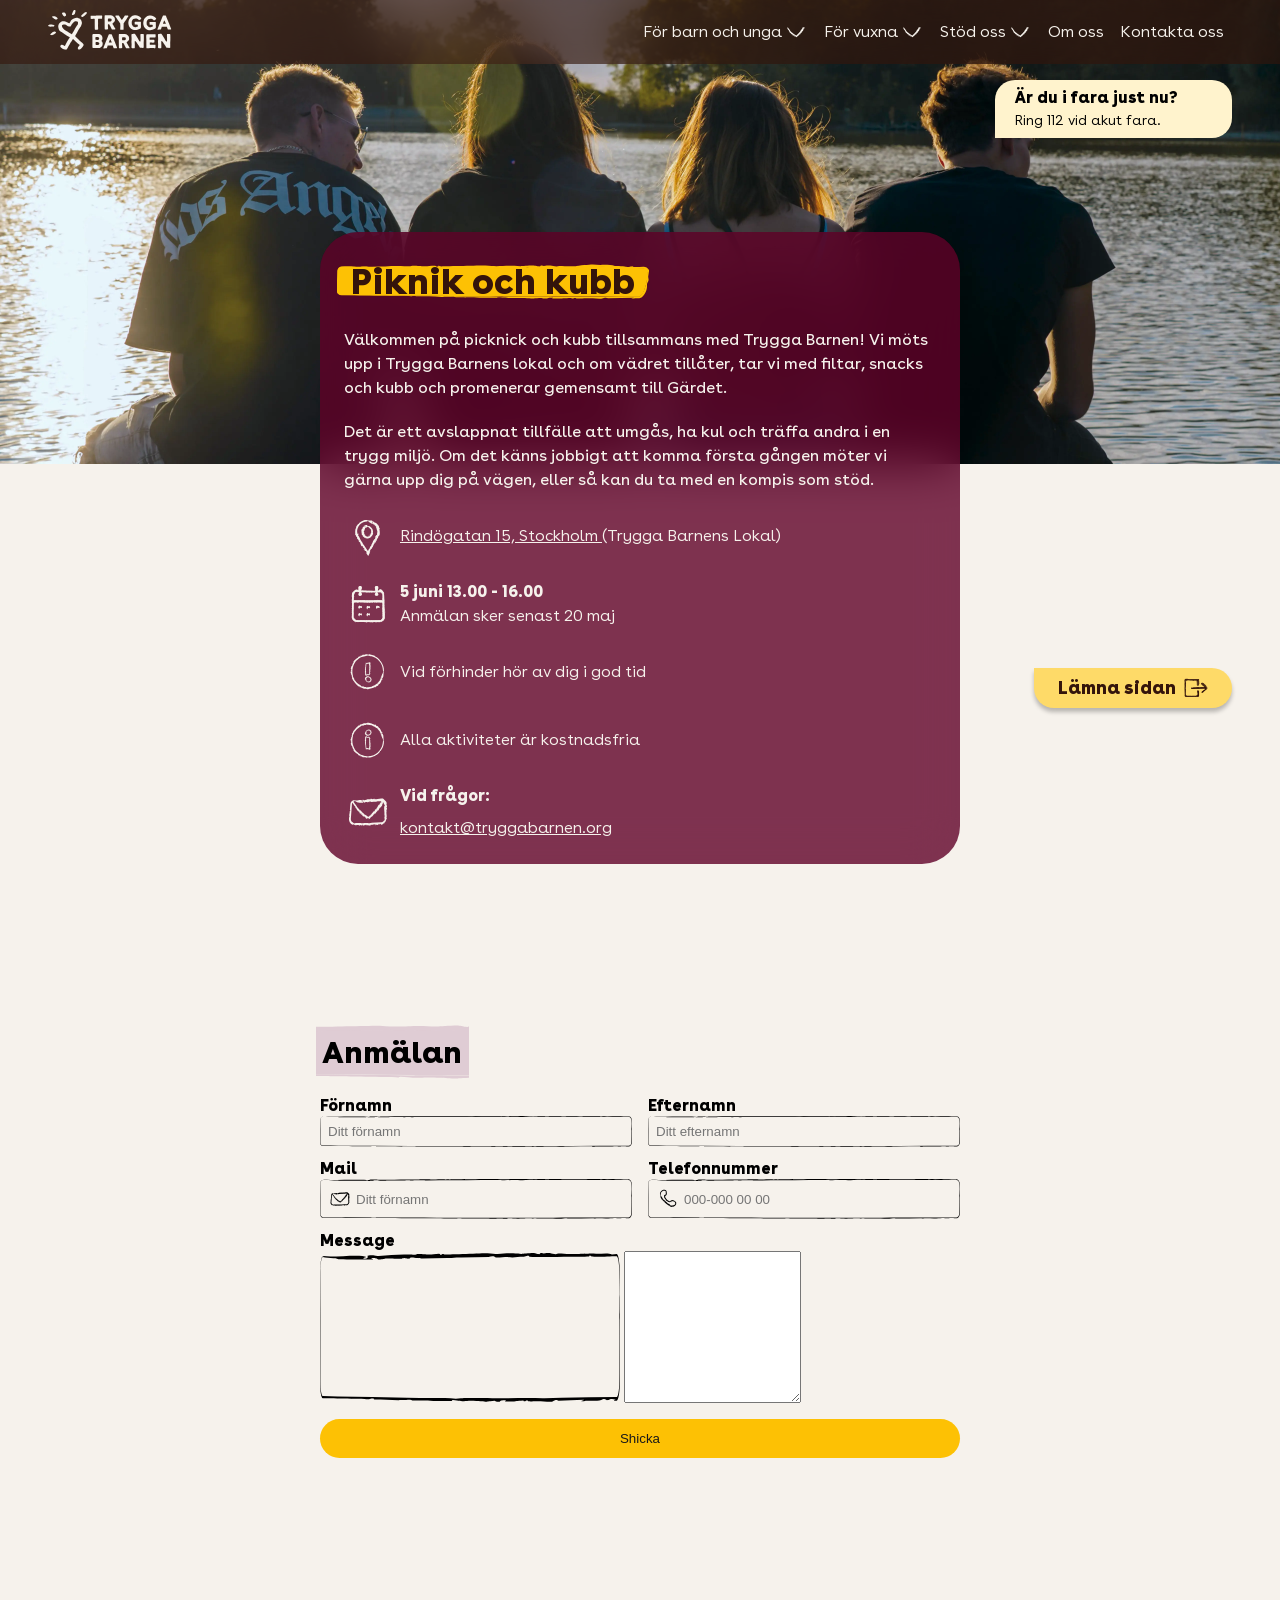
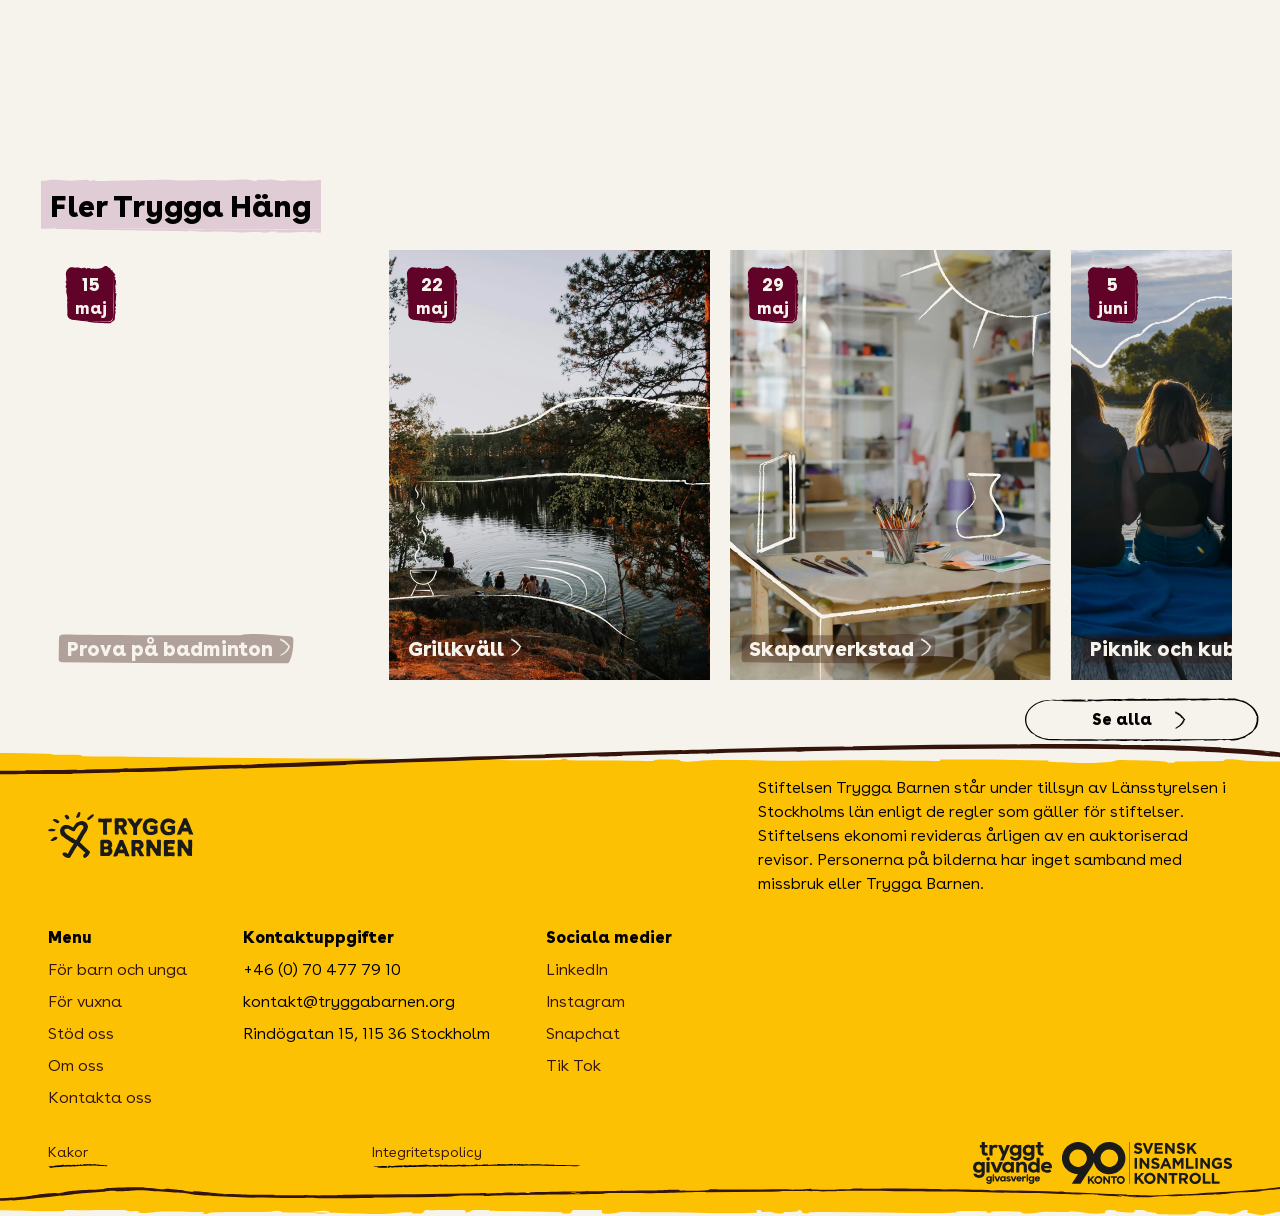
==== aktivitet.html @ 03bc7207 "fixe probleme with form" ====
<!DOCTYPE html>
<html lang="se">
<head>
    <meta charset="UTF-8">
    <meta name="viewport" content="width=device-width, initial-scale=1.0">
    <link href="https://fonts.googleapis.com/css2?family=Delicious+Handrawn&display=swap" rel="stylesheet">
    <link rel="stylesheet" href="styles/style.css">
    <link rel="stylesheet" href="styles/förbarnochunga.css">
    <link rel="icon" href="img/logo/favorico.png" type="image/png">
    <title>Aktiviteter med Trygga Häng</title>
</head>
<body>

  <!--HEADER-->
   <nav>
        <div class="nav-header">
            <a href="index.html"><img src="img/logo/logo-negative.svg" alt="logo Trygga Barnen "></a>

            <div class="nav-toggle">
                <!--hamburger menu -->
                    <svg class="bar">
                        <use href="img/sprite.svg#hamburger-menu"></use>
                    </svg>

                    <svg class="bar">
                        <use href="img/sprite.svg#hamburger-menu"></use>
                    </svg>

                    <svg class="bar">
                        <use href="img/sprite.svg#hamburger-menu"></use>
                    </svg>

                    <svg class="bar">
                        <use href="img/sprite.svg#hamburger-menu"></use>
                    </svg>
            </div>

        </div>

        <div class="nav-wrapper">
            <div class="menu-panel">
            <ul>
<!-- För Barn och unga-->
                <li>
                    <div class="menu-item">
                        <div class="text-content">
                            <a href="#" class="book-md">För barn och unga</a>
                            <!--icon-->
                            <svg class="dropdown-toggle icon">
                                <use href="img/sprite.svg#arrow-down"></use>
                            </svg>
                        </div>
                        <!--lign-->
                        <img src="img/graphic-element/stroke.svg" alt="stroke"class="under-link">   

                    </div>
                    <ul class="subnav">
                        <li class="nav-item">
                            <a href="för-barn-och-unga.html" class="book-md">För barn & unga</a>
                        </li>

                        <li class="nav-item">
                            <a href="#" class="book-md">Stödchatt</a>
                        </li>

                        <li class="nav-item">
                            <a href="Stödverksamhet.html" class="book-md">Stödverksamhet</a>
                        </li>

                        <li class="nav-item">
                            <a href="#" class="book-md">Dina rättigheter</a>
                        </li>

                        <li class="nav-item">
                            <a href="#" class="book-md">Andras berättelser</a>
                        </li>
                    </ul>
                </li>

<!-- För vuxna -->
                <li>
                    <div class="menu-item">
                        <div class="text-content">
                            <a href="#" class="book-md">För vuxna</a>
                            <!--icon-->
                            <svg class="dropdown-toggle icon">
                                <use href="img/sprite.svg#arrow-down"></use>
                            </svg>
                        </div>
                        <!--lign-->
                        <img src="img/graphic-element/stroke.svg" alt="stroke"class="under-link">
                    </div>
                    <ul class="subnav">
                        <li>
                            <a href="#"class="book-md">Är du orolig?</a>
                        </li>

                        <li>
                            <a href="#"class="book-md">Föreläsningar</a>
                        </li>

                        <li>
                            <a href="#"class="book-md">BUB</a>
                        </li>

                        <li>
                            <a href="#"class="book-md">Volontär</a>
                        </li>
                    </ul>
                </li>

<!-- Stöd oss -->
                <li>
                    <div class="menu-item">
                        <div class="text-content">
                            <a href="#" class="book-md">Stöd oss</a>
                            <!--icon-->
                            <svg class="dropdown-toggle icon">
                                <use href="img/sprite.svg#arrow-down"></use>
                            </svg>
                        </div>
                        <!--lign-->
                        <img src="img/graphic-element/stroke.svg" alt="stroke"class="under-link">
                    </div>
                    <ul class="subnav">
                        <li>
                            <a href="#" class="book-md">Donationer</a>
                        </li>

                        <li>
                            <a href="#" class="book-md">Samarbete</a>
                        </li>
                    </ul>
                </li>

<!-- Om oss -->
                <li>
                    <div class="menu-item">
                        <div class="text-content">
                            <a href="#" class="book-md">Om oss</a>
                        </div>
                        <!--lign-->
                        <img src="img/graphic-element/stroke.svg" alt="stroke"class="under-link">
                    </div>
                </li>
<!-- Kontakta oss -->
                <li>
                    <div class="menu-item">
                        <div class="text-content">
                            <a href="#" class="book-md">Kontakta oss</a>
                        </div>
                        <!--lign-->
                        <img src="img/graphic-element/stroke.svg" alt="stroke"class="under-link">
                    </div>
                </li>

            </ul>
        </div>
   </nav>

   <!--Panik button -->
   <button class="panik" id="panik">
    <h6 class="heading-lg">
        Lämna sidan
    </h6>
     <svg class="exit-icon icon">
        <use href="img/sprite.svg#exit"></use>
    </svg>
   </button>

<!--Main-->

<!--Hero Section-->
<section class="hero activity">
    <div class="in-danger">
        <h6 class="heading-md">Är du i fara just nu?</h6>
        <p class="book-sm">Ring <span>112</span> vid akut fara.</p>
    </div>

    <div class="hero-information-activity">
        <h2 class="heading-4xl">
            <span class="highlight-content"> 
                <img class="highlight" src="img/graphic-element/highlight.svg" alt="highlight">
                <span class="text">Piknik och kubb</span>
            </span> 
        </h2>
        <p class="preamble-md invert">Välkommen på picknick och kubb tillsammans med Trygga Barnen! Vi möts upp i Trygga Barnens lokal och om vädret tillåter, tar vi med filtar, snacks och kubb och promenerar gemensamt till Gärdet.</p>
        <p class="preamble-md invert">Det är ett avslappnat tillfälle att umgås, ha kul och träffa andra i en trygg miljö. Om det känns jobbigt att komma första gången möter vi gärna upp dig på vägen, eller så kan du ta med en kompis som stöd.</p>
        <div class="activity-coordinates">
            <div class="info-onelign">
                <svg class="iconxl invert">
                    <use href="img/sprite.svg#location"></use>
                </svg>
                <p class="book-md invert">
                    <span class="underline">Rindögatan 15, Stockholm </span>(Trygga Barnens Lokal)
                </p>
            </div>
            <div class="info-twolign">
                <svg class="iconxl invert">
                    <use href="img/sprite.svg#calendar"></use>
                </svg>
                <div class="detail-informations">
                    <p class="black-md invert">5 juni 13.00 - 16.00</p>
                    <p class="book-md invert">Anmälan sker senast 20 maj</p>
                </div>
            </div>
            <div class="info-onelign">
                <svg class="iconxl invert">
                    <use href="img/sprite.svg#warning"></use>
                </svg>
                <p class="book-md invert">Vid förhinder hör av dig i god tid</p>
            </div>
            <div class="info-onelign">
                <svg class="iconxl invert">
                    <use href="img/sprite.svg#info"></use>
                </svg>
                <p class="book-md invert">Alla aktiviteter är kostnadsfria</p>
            </div>
            <div class="info-twolign">
                <svg class="iconxl invert">
                    <use href="img/sprite.svg#mail"></use>
                </svg>
                <div class="detail-information">
                    <p class="black-md invert">Vid frågor:</p>
                    <p class="book-md invert underline">kontakt@tryggabarnen.org</p>
                </div>
            </div>
        </div>
    </div>
</section>

<!--Formulaire-->
<section class="formulaire">
    <h4 class="highlight-header heading-3xl"> 
        <img class="highlight-bg" src="img/graphic-element/highlight-primary.svg" alt="highlight">
        Anmälan
    </h4>

    <form>
        <div class="form-utan-btn">
            <div class="form-wrapper">
                <div class="form-group">
                    <label class="heading-md" for="fornamn">Förnamn</label>
                    <div class="input-wrapper">
                        <svg class="border">
                            <use href="img/sprite.svg#border-form"></use>
                        </svg>
                        <input class="text-input" type="text" id="fornamn" name="name" placeholder="Ditt förnamn">     
                    </div>
                </div>

                <div class="form-group">
                    <label class="heading-md" for="efternamn">Efternamn</label>
                    <div class="input-wrapper">
                        <svg class="border">
                            <use href="img/sprite.svg#border-form"></use>
                        </svg>
                        <input class="text-input" type="text" id="efternamn" name="name" placeholder="Ditt efternamn">     
                    </div>
                </div>
            </div>

            <div class="form-wrapper">
                <div class="form-group">
                    <label class="heading-md" for="mail">Mail</label>
                    <div class="input-wrapper">
                        <svg class="border">
                            <use href="img/sprite.svg#border-form"></use>
                        </svg>
                        <div class="text-input">
                            <svg class="icon">
                                <use href="img/sprite.svg#mail"></use>
                            </svg>
                            <input type="email" id="mail" name="mail" placeholder="Ditt förnamn"> 
                        </div>    
                    </div>
                </div>

                <div class="form-group">
                    <label class="heading-md" for="mobile">Telefonnummer</label>
                    <div class="input-wrapper">
                        <svg class="border">
                            <use href="img/sprite.svg#border-form"></use>
                        </svg>
                        <div class="text-input">
                            <svg class="icon">
                                <use href="img/sprite.svg#phone"></use>
                            </svg>
                            <input type="tel" id="mobile" name="mobile" placeholder="000-000 00 00 "> 
                        </div>    
                    </div>
                </div>
            </div>

            <div class="text-area">
                <label class="heading-md" for="message">Message</label>
                <div class="input-wrapper">
                    <svg class="border">
                            <use href="img/sprite.svg#border-form"></use>
                        </svg>
                    <textarea class="text-input" id="message" name="message" rows="10"></textarea>
                </div>
            </div>
        </div>

        <button class="button button--filled" type="submit">Shicka</button>

    </form>

</section>

   <!--Events-->
   <section class="events">
        <h4 class="highlight-header heading-3xl"> 
            <img class="highlight-bg" src="img/graphic-element/highlight-primary.svg" alt="highlight">
           Fler Trygga Häng
        </h4>

        <div class="cards-event">

            <!--Badminton-->
            <div class="event-card">
                <span class="highlight-content">
                    <img src="img/graphic-element/highlight-date.svg" alt="highlight" class="highlight">
                    <span class="text date">
                        <h3 class="black-lg">15</h3>
                        <h3 class="month">maj</h3>
                    </span>
                </span>
                

                <div class="highlight-content">
                    <!--highlight-form-->
                    <svg class="highlight highlight-title">
                        <use href="img/sprite.svg#hightlight"></use>
                    </svg>
                    <div class="text title-event">
                        <h3 class="heading-xl">Prova på badminton</h3>
                        <!--icon-->    
                        <svg class="icon">
                            <use href="img/sprite.svg#arrow-right"></use>
                        </svg>
                    </div>    
                </div>
            </div>

            <!--Grillkväll-->
            <div class="event-card">
                <span class="highlight-content">
                    <img src="img/graphic-element/highlight-date.svg" alt="highlight" class="highlight">
                    <span class="text date">
                        <h3 class="black-lg">22</h3>
                        <h3 class="month">maj</h3>
                    </span>
                </span>
                

                <div class="highlight-content">
                    <!--highlight-form-->
                    <svg class="highlight highlight-title">
                        <use href="img/sprite.svg#hightlight"></use>
                    </svg>
                    <div class="text title-event">
                        <h3 class="heading-xl">Grillkväll</h3>
                        <!--icon-->    
                        <svg class="icon">
                            <use href="img/sprite.svg#arrow-right"></use>
                        </svg>
                    </div>    
                </div>
            </div>

            <!--Skaparverkstad-->
            <div class="event-card">
                <span class="highlight-content">
                    <img src="img/graphic-element/highlight-date.svg" alt="highlight" class="highlight">
                    <span class="text date">
                        <h3 class="black-lg">29</h3>
                        <h3 class="month">maj</h3>
                    </span>
                </span>
                

                <div class="highlight-content">
                    <!--highlight-form-->
                    <svg class="highlight highlight-title">
                        <use href="img/sprite.svg#hightlight"></use>
                    </svg>
                    <div class="text title-event">
                        <h3 class="heading-xl">Skaparverkstad</h3>
                        <!--icon-->    
                        <svg class="icon">
                            <use href="img/sprite.svg#arrow-right"></use>
                        </svg>
                    </div>    
                </div>
            </div>

            <!--Piknik och kubb-->
            <div class="event-card">
                <span class="highlight-content">
                    <img src="img/graphic-element/highlight-date.svg" alt="highlight" class="highlight">
                    <span class="text date">
                        <h3 class="black-lg">5</h3>
                        <h3 class="month">juni</h3>
                    </span>
                </span>
                

                <div class="highlight-content">
                    <a href="aktivitet.html">
                        <!--highlight-form-->
                        <svg class="highlight highlight-title">
                            <use href="img/sprite.svg#hightlight"></use>
                        </svg>
                        <div class="text title-event">
                            <h3 class="heading-xl">Piknik och kubb</h3>
                            <!--icon-->    
                            <svg class="icon">
                                <use href="img/sprite.svg#arrow-right"></use>
                            </svg>
                        </div> 
                    </a>   
                </div>
            </div>
        </div>

        <button class="button button--outlined btn-event">
            <!--border-->
            <svg class="button__border long-btn">
                <use href="img/sprite.svg#border-button"></use>
            </svg>
            <span class="button__content ">
            <span class="heading-md">Se alla</span>
                <!--icon-->
                <svg class="icon">
                    <use href="img/sprite.svg#arrow-right"></use>
                </svg>
            </span>
        </button>
</section>

<!--FOOTER-->
   <footer>
         <div class="footer-top">
            <img src="img/logo/logo.svg" alt="logo Trygga Barnen">
            <p class="book-md">
            Stiftelsen Trygga Barnen står under tillsyn av Länsstyrelsen i Stockholms län enligt de regler som gäller för stiftelser. Stiftelsens ekonomi revideras årligen av en auktoriserad revisor. Personerna på bilderna har inget samband med missbruk eller Trygga Barnen.
                </p>
        </div>

        <div class="footer-wrapper">
            <div class="footer-items">
                <h6 class="heading-md">
                    Menu
                </h6>
                <div class="footer-item">
                    <a href="för-barn-och-unga.html" class="book-md">För barn och unga</a>
                    <a href="#" class="book-md">För vuxna</a>
                    <a href="#" class="book-md">Stöd oss</a>
                    <a href="#" class="book-md">Om oss</a>
                    <a href="#" class="book-md">Kontakta oss</a>
                </div>
            </div>

            <div class="footer-items">
                <h6 class="heading-md">
                    Kontaktuppgifter
                </h6>
                <div class="footer-item">
                    <p class="book-md">+46 (0) 70 477 79 10</p>
                    <p class="book-md">kontakt@tryggabarnen.org</p>
                    <p class="book-md">Rindögatan 15, 115 36 Stockholm </p>
                </div>
            </div>

            <div class="footer-items">
                <h6 class="heading-md">
                    Sociala medier
                </h6>
                <div class="footer-item">
                    <a href="https://www.linkedin.com/company/stiftelsen-trygga-barnen/posts/?feedView=all" class="book-md">LinkedIn</a>
                    <a href="https://www.instagram.com/tryggabarnen/" class="book-md">Instagram</a>
                    <a href="https://www.snapchat.com/@tryggabarnen" class="book-md">Snapchat</a>
                    <a href="https://www.tiktok.com/@tryggabarnen?lang=sv-SE" class="book-md">Tik Tok</a>
                </div>
            </div>
        </div>

            <div class="footer-bottom">
                <div class="footer-kakor">
                    <span class="kakor">
                        <a href="#" class="book-sm">Kakor</a>
                        <!--lign-->
                        <svg class="under-link-kakor">
                            <use href="img/sprite.svg#lign"></use>
                        </svg>
                    </span>

                    <span class="kakor">
                        <a href="#" class="book-sm">Integritetspolicy</a>
                        <!--lign-->
                        <svg class="under-link-integritetspolicy">
                            <use href="img/sprite.svg#lign"></use>
                        </svg>
                    </span>
                </div>
            
                <div class="footer-logos">
                    <img src="img/logo/tryggt givande logo.svg" alt="tryggt givande logo">
                    <img src="img/logo/svensk Insamlingskontroll logo.svg" alt="svensk insamlingskontroll logo">
                </div>
            </div>   
</footer>
<script src="app.js"></script>
</body>
</html>
---- styles/style.css ----
@charset "UTF-8";
/* =============
General 
================*/
@import url("https://fonts.googleapis.com/css2?family=Delicious+Handrawn&display=swap");
* {
  box-sizing: border-box;
  margin: 0;
  padding: 0;
}

html,
body {
  width: 100%;
  max-width: 100%;
  margin: 0;
  padding: 0;
  overflow-x: hidden;
}

html {
  scroll-behavior: smooth;
}

/*=================
Variables Core
===================*/
/*Gray*/
/*Yellow*/
/*Maroon*/
/*Brown*/
/*==================
Variables Tockens
====================*/
/*Color*/
/*Text*/
/*Background*/
/*Border*/
/*Effects*/
/*Illustrations*/
/*Highlights*/
/*Logo*/
/*Button*/
/*Outlined*/
/*Primary*/
/*Secondary*/
/*Filled*/
/*Primary*/
/*Text*/
/*Spacing*/
/*Border-radius*/
/*Border*/
/*==================
Breakpoints 
====================*/
/*==================
Button 
====================*/
.button {
  border-radius: 100000px;
  padding: 12px 40px;
  display: flex;
  justify-content: center;
  align-items: center;
  gap: 1rem;
  border: none;
  cursor: pointer;
}
.button .button__icon {
  transition: all 0.3s ease;
}
.button:hover .button__icon {
  transform: translateX(10px);
}

.button--filled {
  background: #fdc104;
  color: #1a1a1a;
  fill: #1a1a1a;
}
.button--filled:hover {
  background-color: #eab200;
}

.button--outlined {
  position: relative;
  background: transparent;
  border: none;
  outline: none;
}
.button--outlined:hover {
  background-color: rgba(52, 20, 11, 0.062745098);
}
.button--outlined .button__content {
  display: flex;
  justify-content: center;
  align-items: center;
  gap: 1rem;
}
.button--outlined .button__border {
  position: absolute;
  inset: 0;
  width: 100%;
  height: 100%;
  pointer-events: none;
  pointer-events: none;
  overflow: visible;
  aspect-ratio: none;
}
.button--outlined .long-btn {
  transform: scaleX(1.3);
}

@media (max-width: 572px) {
  .button--outlined .button {
    padding: 12px 28px;
  }
  .button--outlined .long-btn {
    transform: scaleX(1.2);
  }
}
.panik {
  padding: 8px 24px;
  display: flex;
  align-items: center;
  gap: 8px;
  background-color: #FEDA68;
  box-shadow: 0px 4px 4px 0px rgba(0, 0, 0, 0.25);
  border: none;
  border-radius: 0px 20px 20px 20px;
  position: fixed;
  right: 48px;
  top: 668px;
  z-index: 1000000;
  cursor: pointer;
}
.panik h6 {
  color: #34140b;
}
.panik .exit-icon {
  color: #34140b;
}

@media (max-width: 572px) {
  .panik {
    padding: 12px 12px;
  }
  h6 {
    margin: 0px;
  }
}
/*==================
Highlight 
====================*/
.highlight-content {
  position: relative;
  display: inline-flex;
  align-items: center;
  /*justify-content: center;*/
  padding: 0.05em 0.18em;
  white-space: nowrap;
  vertical-align: baseline;
}
.highlight-content .highlight {
  position: absolute;
  inset: 0;
  width: 100%;
  height: 100%;
  z-index: 0;
  pointer-events: none;
  -o-object-fit: fill;
     object-fit: fill;
  overflow: visible;
  transform: scaleX(1.05);
}
.highlight-content .text {
  position: relative;
  z-index: 1;
  color: #34140b;
}

.highlight-header {
  font-size: 2rem;
  position: relative;
  display: inline-block;
  padding: 0.5rem 0.15rem;
}
.highlight-header .highlight-bg {
  position: absolute;
  width: 100%;
  z-index: -1;
  inset: 0;
  height: 100%;
  -o-object-fit: cover;
     object-fit: cover;
  transform: scaleX(1.05);
}

/*==================
Icon 
====================*/
.icon {
  width: 24px;
  height: 24px;
  padding: auto;
}

.primary {
  fill: #34140b;
}

.invert {
  color: #f6f2ec;
}

/*==================
Breakpoints 
====================*/
/*Font*/
/*Delicious Handrawn*/
.delicious-handrawn-regular {
  font-family: "Delicious Handrawn", cursive;
  font-weight: 400;
  font-style: normal;
}

/*Buenos Aires*/
/*Regular*/
@font-face {
  font-family: "BuenosAires";
  src: url("../font/buenosaires/BuenosAires-Regular.ttf") format("truetype");
  font-weight: 500;
  font-style: normal;
}
/*Book*/
@font-face {
  font-family: "BuenosAires";
  src: url("../font/buenosaires/BuenosAires-Book.ttf") format("truetype");
  font-weight: 400;
  font-style: normal;
}
/*Black*/
@font-face {
  font-family: "BuenosAires";
  src: url("../font/buenosaires/BuenosAires-Black.ttf") format("truetype");
  font-weight: 900;
  font-style: normal;
}
/*Font-familly*/
/*Font-size*/
/*Font-weight*/
/*Line-height*/
/*=========================
Styles
===========================*/
/*Heading*/
.heading-huge {
  font-family: "BuenosAires";
  font-weight: 900;
  font-size: 74px;
  line-height: 80px;
}

.heading-5xl {
  font-family: "BuenosAires";
  font-weight: 900;
  font-size: 48px;
  line-height: 58px;
}

.heading-4xl {
  font-family: "BuenosAires";
  font-weight: 900;
  font-size: 36px;
  line-height: 48px;
}

.heading-3xl {
  font-family: "BuenosAires";
  font-weight: 900;
  font-size: 30px;
  line-height: 40px;
}

.heading-2xl {
  font-family: "BuenosAires";
  font-weight: 900;
  font-size: 24px;
  line-height: 32px;
}

.heading-xl {
  font-family: "BuenosAires";
  font-weight: 900;
  font-size: 20px;
  line-height: 28px;
}

.heading-lg {
  font-family: "BuenosAires";
  font-weight: 900;
  font-size: 18px;
  line-height: 24px;
}

.heading-md {
  font-family: "BuenosAires";
  font-weight: 900;
  font-size: 16px;
  line-height: 20px;
}

@media (max-width: 769px) {
  .heading-huge {
    font-family: "BuenosAires";
    font-weight: 900;
    font-size: 64px;
    line-height: 72px;
  }
  .heading-5xl {
    font-family: "BuenosAires";
    font-weight: 900;
    font-size: 36px;
    line-height: 48px;
  }
  .heading-4xl {
    font-family: "BuenosAires";
    font-weight: 900;
    font-size: 30px;
    line-height: 40px;
  }
  .heading-3xl {
    font-family: "BuenosAires";
    font-weight: 900;
    font-size: 24px;
    line-height: 32px;
  }
  .heading-2xl {
    font-family: "BuenosAires";
    font-weight: 900;
    font-size: 20px;
    line-height: 28px;
  }
  .heading-xl {
    font-family: "BuenosAires";
    font-weight: 900;
    font-size: 18px;
    line-height: 24px;
  }
  .heading-md {
    font-family: "BuenosAires";
    font-weight: 900;
    font-size: 14px;
    line-height: 18px;
  }
}
@media (max-width: 572px) {
  .heading-huge {
    font-family: "BuenosAires";
    font-weight: 900;
    font-size: 36px;
    line-height: 48px;
  }
  .heading-5xl {
    font-family: "BuenosAires";
    font-weight: 900;
    font-size: 36px;
    line-height: 48px;
  }
  .heading-4xl {
    font-family: "BuenosAires";
    font-weight: 900;
    font-size: 24px;
    line-height: 32px;
  }
  .heading-3xl {
    font-family: "BuenosAires";
    font-weight: 900;
    font-size: 20px;
    line-height: 28px;
  }
  .heading-2xl {
    font-family: "BuenosAires";
    font-weight: 900;
    font-size: 18px;
    line-height: 24px;
  }
  .heading-xl {
    font-family: "BuenosAires";
    font-weight: 900;
    font-size: 14px;
    line-height: 18px;
  }
  .heading-md {
    font-family: "BuenosAires";
    font-weight: 900;
    font-size: 14px;
    line-height: 18px;
  }
}
/*Preamble*/
.preamble-5xl {
  font-family: "BuenosAires";
  font-weight: 500;
  font-size: 48px;
  line-height: 58px;
}

.preamble-3xl {
  font-family: "BuenosAires";
  font-weight: 500;
  font-size: 30px;
  line-height: 40px;
}

.preamble-lg {
  font-family: "BuenosAires";
  font-weight: 500;
  font-size: 18px;
  line-height: 28px;
}

.preamble-md {
  font-family: "BuenosAires";
  font-weight: 500;
  font-size: 16px;
  line-height: 24px;
}

@media (max-width: 769px) {
  .preamble-5xl {
    font-family: "BuenosAires";
    font-weight: 500;
    font-size: 36px;
    line-height: 48px;
  }
  .preamble-3xl {
    font-family: "BuenosAires";
    font-weight: 500;
    font-size: 24px;
    line-height: 36px;
  }
  .preamble-lg {
    font-family: "BuenosAires";
    font-weight: 500;
    font-size: 16px;
    line-height: 24px;
  }
  .preamble-md {
    font-family: "BuenosAires";
    font-weight: 500;
    font-size: 14px;
    line-height: 20px;
  }
}
@media (max-width: 572px) {
  .preamble-5xl {
    font-family: "BuenosAires";
    font-weight: 500;
    font-size: 24px;
    line-height: 36px;
  }
  .preamble-3xl {
    font-family: "BuenosAires";
    font-weight: 500;
    font-size: 20px;
    line-height: 28px;
  }
  .preamble-lg {
    font-family: "BuenosAires";
    font-weight: 500;
    font-size: 14px;
    line-height: 24px;
  }
  .preamble-md {
    font-family: "BuenosAires";
    font-weight: 500;
    font-size: 14px;
    line-height: 20px;
  }
}
/*Body*/
/*Book*/
.book-xl {
  font-family: "BuenosAires";
  font-weight: 400;
  font-size: 24px;
  line-height: 32px;
}

.book-lg {
  font-family: "BuenosAires";
  font-weight: 400;
  font-size: 18px;
  line-height: 28px;
}

.book-md {
  font-family: "BuenosAires";
  font-weight: 400;
  font-size: 16px;
  line-height: 24px;
}

.book-sm {
  font-family: "BuenosAires";
  font-weight: 400;
  font-size: 14px;
  line-height: 20px;
}

@media (max-width: 769px) {
  .book-xl {
    font-family: "BuenosAires";
    font-weight: 400;
    font-size: 24px;
    line-height: 32px;
  }
  .book-lg {
    font-family: "BuenosAires";
    font-weight: 400;
    font-size: 16px;
    line-height: 24px;
  }
  .book-md {
    font-family: "BuenosAires";
    font-weight: 400;
    font-size: 14px;
    line-height: 20px;
  }
  .book-sm {
    font-family: "BuenosAires";
    font-weight: 400;
    font-size: 14px;
    line-height: 20px;
  }
}
@media (max-width: 572px) {
  .book-xl {
    font-family: "BuenosAires";
    font-weight: 400;
    font-size: 18px;
    line-height: 28px;
  }
  .book-lg {
    font-family: "BuenosAires";
    font-weight: 400;
    font-size: 16px;
    line-height: 24px;
  }
  .book-md {
    font-family: "BuenosAires";
    font-weight: 400;
    font-size: 12px;
    line-height: 16px;
  }
  .book-sm {
    font-family: "BuenosAires";
    font-weight: 400;
    font-size: 14px;
    line-height: 20px;
  }
}
/*Black*/
.black-lg {
  font-family: "BuenosAires";
  font-weight: 900;
  font-size: 18px;
  line-height: 28px;
}

.black-md {
  font-family: "BuenosAires";
  font-weight: 900;
  font-size: 16px;
  line-height: 24px;
}

.black-sm {
  font-family: "BuenosAires";
  font-weight: 400;
  font-size: 14px;
  line-height: 20px;
}

@media (max-width: 769px) {
  .black-lg {
    font-family: "BuenosAires";
    font-weight: 900;
    font-size: 16px;
    line-height: 24px;
  }
  .black-md {
    font-family: "BuenosAires";
    font-weight: 900;
    font-size: 14px;
    line-height: 20px;
  }
  .black-sm {
    font-family: "BuenosAires";
    font-weight: 900;
    font-size: 12px;
    line-height: 18px;
  }
}
@media (max-width: 572px) {
  .black-lg {
    font-family: "BuenosAires";
    font-weight: 900;
    font-size: 16px;
    line-height: 24px;
  }
  .black-md {
    font-family: "BuenosAires";
    font-weight: 900;
    font-size: 12px;
    line-height: 16px;
  }
  .black-sm {
    font-family: "BuenosAires";
    font-weight: 900;
    font-size: 14px;
    line-height: 20px;
  }
}
/*Decor*/
.decor-md {
  font-family: "Delicious Handrawn";
  font-size: 30px;
  line-height: 36px;
}

@media (max-width: 769px) {
  .decor-md {
    font-family: "Delicious Handrawn";
    font-size: 30px;
    line-height: 36px;
  }
}
@media (max-width: 572px) {
  .decor-md {
    font-family: "Delicious Handrawn";
    font-size: 24px;
    line-height: 32px;
  }
}
/*===================
GENERAL
===================*/
body {
  background-color: #f6f2ec;
  position: relative;
}

.highlight-text {
  color: #fdc104;
}

a {
  color: #f6f2ec;
  text-decoration: none;
}

/*===================
HEADER
===================*/
nav {
  position: fixed;
  top: 0px;
  left: 0px;
  z-index: 1000;
  width: 100vw;
  height: 4rem;
  display: flex;
  padding: 12px 48px;
  justify-content: space-between;
  align-items: center;
  background-color: rgba(52, 20, 11, 0.6);
  backdrop-filter: blur(25px);
}
nav .nav-header {
  display: flex;
}
nav .nav-header .nav-toggle {
  display: none;
}
nav .nav-wrapper ul {
  width: -moz-fit-content;
  width: fit-content;
  display: flex;
  align-items: center;
  gap: 0px;
  list-style: none;
  padding: 20px 0px;
}
nav .nav-wrapper ul li {
  width: -moz-fit-content;
  width: fit-content;
  display: flex;
  flex-direction: column;
  align-items: flex-start;
  position: relative;
  padding: 8px;
  cursor: pointer;
}
nav .nav-wrapper ul li .dropdown-toggle {
  transition: transform 0.3s ease;
  color: #f6f2ec;
}
nav .nav-wrapper ul li:hover .dropdown-toggle {
  transform: rotate(180deg);
}
nav .nav-wrapper ul li:hover .under-link {
  display: block;
  width: 100%;
  -o-object-fit: fill;
     object-fit: fill;
}
nav .nav-wrapper ul li .menu-item {
  display: flex;
  flex-direction: column;
  align-items: center;
}
nav .nav-wrapper ul li .menu-item .text-content {
  display: flex;
  flex-direction: row;
  align-items: center;
  gap: 2px;
}
nav .nav-wrapper ul li .menu-item .text-content a {
  width: -moz-fit-content;
  width: fit-content;
  color: #f6f2ec;
}
nav .nav-wrapper ul li .menu-item .text-content path {
  width: 24px;
  height: 24px;
  fill: #f6f2ec;
}
nav .nav-wrapper ul li .under-link {
  display: none;
  width: 100%;
  height: 4px;
  fill: #f6f2ec;
}
nav .nav-wrapper ul li .subnav {
  position: absolute;
  min-width: -moz-max-content;
  min-width: max-content;
  top: 100%;
  left: 0px;
  display: none;
  list-style: none;
  padding: 1rem;
}
nav .nav-wrapper ul li .subnav.open {
  margin-top: 0px;
  top: 100%;
  padding: 0px;
  display: flex;
  flex-direction: column;
  border-radius: 0px 0px 20px 20px;
  background-color: rgba(52, 20, 11, 0.6);
  backdrop-filter: blur(25px);
  gap: 0px;
}
nav .nav-wrapper ul li .subnav.open li {
  padding: 10px 20px;
  border-bottom: 1px solid #34140b;
  width: 100%;
}
nav .nav-wrapper ul li .subnav.open li:last-child {
  border-radius: 0px 0px 20px 20px;
  border-bottom: none;
}
nav .nav-wrapper ul li .subnav.open li:hover {
  background-color: #34140b;
}

@media (max-width: 769px) {
  nav {
    flex-direction: column;
    position: relative;
  }
  nav .nav-header {
    width: 100%;
    justify-content: space-between;
    align-items: center;
  }
  nav .nav-header .nav-toggle {
    display: flex;
    flex-direction: column;
    justify-content: center;
    width: 24px;
    height: 24px;
    z-index: 100000;
    position: relative;
    border: none;
    cursor: pointer;
    background: transparent;
  }
  nav .nav-header .nav-toggle .bar {
    height: 3px;
    width: 100%;
    position: absolute;
    transition: all 0.3s ease;
    border-radius: 24px;
  }
  nav .nav-header .nav-toggle .bar:nth-child(1) {
    top: 0;
  }
  nav .nav-header .nav-toggle .bar:nth-child(3) {
    bottom: 0;
  }
  nav .nav-header .nav-toggle.open .bar {
    top: 0;
    bottom: 100%;
  }
  nav .nav-header .nav-toggle.open .bar:nth-child(1) {
    transform: rotate(45deg);
  }
  nav .nav-header .nav-toggle.open .bar:nth-child(2) {
    opacity: 0;
  }
  nav .nav-header .nav-toggle.open .bar:nth-child(3) {
    transform: rotate(-45deg);
  }
  nav .nav-wrapper {
    position: fixed;
    top: 4rem;
    right: -100%;
    width: 50%;
    height: 100vh;
    transition: right 0.3s ease;
  }
  nav .nav-wrapper .menu-panel {
    width: 100%;
    height: 100%;
    background-color: rgba(52, 20, 11, 0.6);
    backdrop-filter: blur(25px);
  }
  nav .nav-wrapper .menu-panel ul {
    width: 100%;
    flex-direction: column;
    align-items: flex-start;
    gap: 0px;
    padding: 0px;
  }
  nav .nav-wrapper .menu-panel ul li {
    width: 100%;
    padding: 20px 10px;
    border-bottom: 1px solid;
    border-color: #f6f2ec;
    position: relative;
    background-color: transparent;
  }
  nav .nav-wrapper .menu-panel ul li:hover .under-link {
    display: none;
  }
  nav .nav-wrapper .menu-panel ul .subnav {
    position: sticky;
    display: none;
    flex-direction: column;
    width: 100%;
  }
  nav .nav-wrapper .menu-panel ul .subnav.open {
    display: flex;
    position: relative;
    background-color: transparent;
    border-radius: 0px;
    backdrop-filter: none;
  }
  nav .nav-wrapper .menu-panel ul .subnav.open li {
    border: none;
    background-color: transparent;
    padding: 10px;
  }
  nav .nav-wrapper .menu-panel ul .subnav.open li .text-content .book-md {
    font-weight: 900;
  }
  nav .nav-wrapper.open {
    right: 0;
  }
}
@media (max-width: 572px) {
  nav .nav-wrapper {
    width: 100%;
  }
  nav .nav-wrapper.open {
    width: 100%;
    right: 0;
  }
}
/*===================
MAIN
===================*/
/*Herosection*/
.hero-statistics {
  min-width: 100vw;
  min-height: 100vh;
  background-image: url("/img/pictures/hero.webp");
  background-repeat: no-repeat;
  background-position: center;
  background-size: cover;
  display: flex;
  align-items: flex-end;
  position: relative;
}
.hero-statistics .hero-content {
  max-width: 50%;
  min-height: 100%;
  padding: 184px 48px;
  display: flex;
  flex-direction: column;
  align-items: flex-start;
  gap: 48px;
}
@media (max-with: 1440px) {
  .hero-statistics .hero-content {
    max-width: 70%;
  }
}
.hero-statistics .hero-content .text-container {
  display: flex;
  flex-direction: column;
  gap: 20px;
}
.hero-statistics .hero-content .text-container h1, .hero-statistics .hero-content .text-container p {
  color: #f6f2ec;
}
.hero-statistics .hero-content .hero-btn {
  display: flex;
  justify-content: space-between;
  gap: 24px;
}
.hero-statistics .hero-content .hero-btn .btn-secondary-outlined {
  color: #f6f2ec;
  fill: #f6f2ec;
}
.hero-statistics .statistics {
  min-width: 90%;
  display: flex;
  height: -moz-fit-content;
  height: fit-content;
  justify-self: center;
  gap: 50px;
  position: absolute;
  bottom: -100px;
  padding: 28px 48px;
  left: 50%;
  transform: translateX(-50%);
  background-color: rgba(97, 2, 40, 0.8);
  backdrop-filter: blur(25px);
  border-radius: 0px 38px 38px 38px;
}
.hero-statistics .statistics .statistic {
  max-width: 100%;
  flex: 1;
  display: flex;
  flex-direction: column;
  align-items: center;
  gap: 20px;
}
.hero-statistics .statistics .statistic h2, .hero-statistics .statistics .statistic p, .hero-statistics .statistics .statistic path {
  color: #f6f2ec;
  fill: #f6f2ec;
  text-align: center;
}
.hero-statistics .statistics .statistic img {
  width: 100%;
}

@media (max-width: 769px) {
  .hero-statistics .hero-content {
    max-width: 80%;
  }
  .hero-statistics .statistics {
    padding: 16px 12px;
    flex: 1;
    gap: 8px;
  }
}
@media (max-width: 572px) {
  .hero-statistics {
    background-image: url(../img/pictures/hero-mobile.png);
  }
  .hero-statistics .hero-content .hero-btn {
    flex-direction: column;
  }
  .hero-statistics .statistics {
    flex-direction: column;
    bottom: -350px;
  }
}
/*Content block section*/
.content-block {
  display: flex;
  align-items: center;
  padding: 0px 56px;
  gap: 20px;
  margin-bottom: 11.25rem;
}
.content-block .picture {
  width: 50%;
  display: flex;
  align-items: center;
}
.content-block .picture .trygga-hang-info {
  align-self: flex-end;
  display: flex;
  flex-direction: column;
  align-items: flex-start;
  padding: 32px;
  gap: 24px;
  background-color: #610228;
  border-radius: 38px 38px 0px 38px;
}
.content-block .picture .trygga-hang-info .title-text {
  display: flex;
  flex-direction: column;
  gap: 8px;
}
.content-block .picture .trygga-hang-info .info {
  display: flex;
  gap: 8px;
}
.content-block .picture .trygga-hang-info .info .icon-info .icon {
  width: 48px;
  height: 48px;
}
.content-block .picture .trygga-hang-info .info .text-info {
  display: flex;
  flex-direction: column;
}
.content-block .picture .trygga-hang-info .info .text-info .email {
  text-decoration: underline;
}
.content-block .picture img {
  display: block;
  width: 100%;
  height: auto;
}
.content-block .card-info {
  align-self: flex-end;
}
.content-block .article-content {
  max-width: 50%;
  display: flex;
  flex-direction: column;
  align-items: flex-start;
  gap: 40px;
}
.content-block .article-content .text-section {
  display: flex;
  flex-direction: column;
  gap: 16px;
}
.content-block .article-content .text-section .title {
  display: flex;
  flex-direction: column;
  gap: 4px;
}
.content-block .article-content .text-section .title h2 {
  line-height: 1.05;
  /*.highlight-brand{
      position: relative;
      display: inline-flex;
      align-items: center;
      justify-content: center;
      padding: 0.05em 0.18em;
      white-space: nowrap;
      vertical-align: baseline;

      .highlight {
          position: absolute;
          inset: 0;
          width: 100%;
          height: 100%;
          z-index: 0;
          pointer-events: none;
          overflow: visible;
          transform: scaleX(1) scaleY(1.15);
          transform-origin: center;
      }

      .text{
          position: relative;
          z-index: 1;
      }
  }*/
}
.content-block .article-content .text-section .title h2 .text-highlight {
  background-image: url(../img/graphic-element/highlight.svg);
  background-size: cover;
  background-repeat: no-repeat;
  overflow: visible;
  position: relative;
  z-index: -1;
}
.content-block .about-us-btn {
  display: flex;
  justify-content: flex-start;
  gap: 10px;
}
.content-block .about-us-btn .btn-primary-outlined {
  color: #34140b;
  fill: #34140b;
}

.about-us, .stodchat, .what-is-trygga-hang {
  margin-top: 15rem;
}

@media (max-width: 769px) {
  .content-block {
    padding: 0px 24px;
  }
  .content-block .article-content {
    width: 50%;
  }
  .content-block .article-content .about-us-btn {
    flex-direction: column;
  }
}
@media (max-width: 572px) {
  .content-block {
    flex-direction: column;
  }
  .content-block .picture {
    width: 100%;
  }
  .content-block .article-content {
    max-width: 100%;
    width: 100%;
  }
  .about-us {
    margin-top: 30rem;
  }
}
/*Events*/
.events {
  display: flex;
  flex-direction: column;
  align-items: flex-start;
  gap: 16px;
  padding: 0px 48px;
}
.events .preamble-lg {
  max-width: 40%;
}
.events .cards-event {
  width: 100%;
  min-height: -moz-fit-content;
  min-height: fit-content;
  display: grid;
  grid-template-columns: repeat(4, 1fr);
  overflow-x: scroll;
  gap: 20px;
}
.events .cards-event .event-card {
  width: 20.063rem;
  height: 26.875rem;
  padding: 16px;
  background-position: center;
  background-size: cover;
  background-repeat: no-repeat;
  display: flex;
  flex-direction: column;
  justify-content: space-between;
  align-items: flex-start;
}
.events .cards-event .event-card:first-child {
  background-image: url(../img/pictures/img-prova-på-badminton.webp);
  border-radius: 38px 0px 0px 38px;
}
.events .cards-event .event-card:nth-child(2) {
  background-image: url(../img/pictures/img-grillkväll.webp);
}
.events .cards-event .event-card:nth-child(3) {
  background-image: url(../img/pictures/img-skaparverkstad.webp);
}
.events .cards-event .event-card:nth-child(4) {
  background-image: url(../img/pictures/picknikochkubb.webp);
  border-radius: 0px 38px 38px 0px;
}
.events .cards-event .event-card .date {
  display: flex;
  flex-direction: column;
  padding: 4px 8px;
}
.events .cards-event .event-card .date h3 {
  color: #f6f2ec;
  text-align: center;
}
.events .cards-event .event-card .date .month {
  font-family: "BuenosAires";
  font-size: 16px;
  line-height: 20px;
  font-weight: 700;
}
.events .cards-event .event-card .highlight-content {
  cursor: pointer;
  display: flex;
  justify-content: flex-start;
}
.events .cards-event .event-card .highlight-content:hover .highlight-title {
  color: #610228;
}
.events .cards-event .event-card .highlight-content .highlight-title {
  color: rgba(52, 20, 11, 0.6);
  opacity: 60%;
  width: 95%;
  height: 100%;
  -o-object-fit: cover;
     object-fit: cover;
}
.events .cards-event .event-card .highlight-content .title-event {
  display: flex;
  color: #f6f2ec;
  fill: #f6f2ec;
}
.events .btn-event {
  align-self: flex-end;
}

@media (max-width: 769px) {
  .events .preamble-lg {
    max-width: 80%;
  }
  .events .cards-event .event-card {
    width: 15.5rem;
  }
}
@media (max-width: 572px) {
  .events {
    padding: 0px 16px;
  }
}
/*Testionial*/
.testimonial {
  max-width: 45%;
  margin: 5.938rem auto;
  display: flex;
  flex-direction: column;
  align-items: flex-end;
  gap: 24px;
}
.testimonial .testimonial-text {
  display: flex;
  flex-direction: column;
  align-items: flex-end;
  position: relative;
  gap: 12px;
}
.testimonial .testimonial-text .quote {
  position: absolute;
  left: -10%;
  top: -50%;
  width: auto;
  height: 100%;
  z-index: 0;
  overflow: visible;
}
.testimonial .testimonial-text .preamble-5xl {
  position: relative;
  z-index: 1;
}
.testimonial .testimonial-text .name {
  display: flex;
  gap: 1px;
}

@media (max-width: 769px) {
  .testimonial {
    max-width: 100%;
    padding: 56px;
  }
}
/*To the adult*/
.to-the-adult {
  width: 100%;
  margin-top: 10rem;
  display: flex;
  flex-direction: column;
  align-items: flex-start;
  gap: 16px;
  padding: 0px 48px;
}
.to-the-adult .landscape-section {
  display: flex;
  gap: 20px;
}
.to-the-adult .landscape-section .för-dig-som-vuxen {
  width: 80%;
  height: auto;
  background-image: url(../img/pictures/img-för-dig-som-vuxen.webp);
  background-size: cover;
  background-position: center;
  border-radius: 38px 0px 0px 38px;
}
.to-the-adult .landscape-section .cards-section {
  width: 100%;
  display: flex;
  flex-direction: column;
  gap: 16px;
}
.to-the-adult .landscape-section .cards-section .landscape-card {
  background-color: #610228;
  padding: 16px 24px;
}
.to-the-adult .landscape-section .cards-section .landscape-card .title {
  display: flex;
  align-items: center;
  color: #f6f2ec;
  fill: #f6f2ec;
}
.to-the-adult .landscape-section .cards-section .landscape-card p {
  width: 70%;
  color: #f6f2ec;
}
.to-the-adult .landscape-section .cards-section .landscape-card:first-child {
  border-top-right-radius: 38px;
}
.to-the-adult .landscape-section .cards-section .landscape-card:last-child {
  border-bottom-right-radius: 38px;
}

@media (max-width: 769px) {
  .to-the-adult .landscape-section .för-dig-som-vuxen {
    width: 100%;
    background-position: 80%;
  }
  .to-the-adult .landscape-section .cards-section .landscape-card .book-md {
    width: 100%;
  }
}
@media (max-width: 572px) {
  .to-the-adult {
    padding: 0px 16px;
    margin-top: 5rem;
  }
  .to-the-adult .landscape-section {
    flex-direction: column;
    gap: 8px;
  }
  .to-the-adult .landscape-section .för-dig-som-vuxen {
    height: 120px;
    width: 100%;
    border-radius: 38px 38px 0px 0px;
  }
  .to-the-adult .landscape-section .cards-section .landscape-card:first-child {
    border-top-right-radius: 0px;
  }
  .to-the-adult .landscape-section .cards-section .landscape-card:last-child {
    border-radius: 0px 0px 38px 38px;
  }
}
/*Donation*/
.donation {
  display: flex;
  flex-direction: column;
  align-items: flex-start;
  gap: 16px;
  padding: 0px 48px;
  margin-top: 11.625rem;
  margin-bottom: 11.625rem;
}
.donation .preamble-lg {
  max-width: 40%;
}
.donation .donation-content {
  min-width: 60%;
  margin: auto;
  display: flex;
  justify-content: space-around;
  gap: 48px;
}
.donation .donation-content .donation-item {
  display: flex;
  flex-direction: column;
  align-items: center;
}
.donation .donation-content .btn-donation {
  width: -moz-fit-content;
  width: fit-content;
  border: 0px;
  background-color: transparent;
  cursor: pointer;
  display: flex;
  flex-direction: column;
  align-items: center;
}
.donation .donation-content .btn-donation:hover .under-link {
  display: block;
}
.donation .donation-content .btn-donation .btn-text {
  display: flex;
}
.donation .donation-content .btn-donation .under-link {
  display: none;
  height: 4px;
  fill: #f6f2ec;
}

@media (max-width: 769px) {
  .donation .preamble-lg {
    max-width: 100%;
  }
}
@media (max-width: 572px) {
  .donation {
    padding: 0px 16px;
    margin-top: 5rem;
  }
  .donation .donation-content {
    flex-direction: column;
  }
}
/*===================
FOOTER
===================*/
footer {
  display: flex;
  flex-direction: column;
  padding: 32px 48px;
  gap: 32px;
  background-image: url(../img/graphic-element/footer.svg);
  background-position: center;
  background-size: cover;
  background-repeat: no-repeat;
}
footer .footer-top {
  display: flex;
  justify-content: space-between;
  flex-direction: row;
}
footer .footer-top .book-md {
  width: 40%;
}
footer .footer-wrapper {
  display: flex;
  justify-content: flex-start;
  gap: 56px;
}
footer .footer-wrapper .footer-items {
  display: flex;
  flex-direction: column;
  gap: 10px;
}
footer .footer-wrapper .footer-items .footer-item {
  display: flex;
  flex-direction: column;
  gap: 8px;
}
footer .footer-wrapper .footer-items .footer-item a {
  color: #34140b !important;
}
footer .footer-wrapper .footer-items .footer-item a:hover {
  text-decoration: underline;
}
footer .footer-bottom {
  display: flex;
  justify-content: space-between;
}
footer .footer-bottom .footer-kakor {
  display: flex;
  justify-content: flex-start;
  align-items: flex-start;
  gap: 24px;
}
footer .footer-bottom .footer-kakor .kakor {
  display: flex;
  flex-direction: column;
  align-items: flex-start;
  gap: 2px;
}
footer .footer-bottom .footer-kakor .kakor a {
  color: #34140b !important;
}
footer .footer-bottom .footer-kakor .kakor .under-link-kakor {
  height: 4px;
  width: 20%;
}
footer .footer-bottom .footer-kakor .kakor .under-link-integritetspolicy {
  height: 4px;
  width: 70%;
}
footer .footer-bottom .footer-logos {
  display: flex;
  justify-content: center;
  gap: 10px;
}

@media (max-width: 769px) {
  footer {
    padding: 56px 24px 32px 24px;
    background-image: url(../img/graphic-element/footer-tablet.svg);
    background-size: cover;
    background-position: center top;
  }
  footer .footer-top {
    flex-direction: column;
    justify-content: flex-start;
    align-items: flex-start;
    gap: 24px;
  }
  footer .footer-top img {
    display: block;
    height: 40px;
  }
  footer .footer-top .book-md {
    width: 100%;
  }
}
@media (max-width: 572px) {
  footer {
    justify-content: flex-start;
    padding: 56px 32px 32px 24px;
    background-image: url(../img/graphic-element/footer-mobile.svg);
    background-size: cover;
  }
  footer .footer-wrapper {
    flex-direction: column;
    gap: 24px;
  }
  footer .footer-bottom {
    flex-direction: column;
    gap: 12px;
  }
  footer .footer-bottom .footer-logos {
    justify-content: space-between;
  }
}/*# sourceMappingURL=style.css.map */
---- styles/förbarnochunga.css ----
@charset "UTF-8";
/* =============
General 
================*/
@import url("https://fonts.googleapis.com/css2?family=Delicious+Handrawn&display=swap");
* {
  box-sizing: border-box;
  margin: 0;
  padding: 0;
}

html,
body {
  width: 100%;
  max-width: 100%;
  margin: 0;
  padding: 0;
  overflow-x: hidden;
}

html {
  scroll-behavior: smooth;
}

/*=================
Variables Core
===================*/
/*Gray*/
/*Yellow*/
/*Maroon*/
/*Brown*/
/*==================
Variables Tockens
====================*/
/*Color*/
/*Text*/
/*Background*/
/*Border*/
/*Effects*/
/*Illustrations*/
/*Highlights*/
/*Logo*/
/*Button*/
/*Outlined*/
/*Primary*/
/*Secondary*/
/*Filled*/
/*Primary*/
/*Text*/
/*Spacing*/
/*Border-radius*/
/*Border*/
/*==================
Breakpoints 
====================*/
/*==================
Button 
====================*/
.button {
  border-radius: 100000px;
  padding: 12px 40px;
  display: flex;
  justify-content: center;
  align-items: center;
  gap: 1rem;
  border: none;
  cursor: pointer;
}
.button .button__icon {
  transition: all 0.3s ease;
}
.button:hover .button__icon {
  transform: translateX(10px);
}

.button--filled {
  background: #fdc104;
  color: #1a1a1a;
  fill: #1a1a1a;
}
.button--filled:hover {
  background-color: #eab200;
}

.button--outlined {
  position: relative;
  background: transparent;
  border: none;
  outline: none;
}
.button--outlined:hover {
  background-color: rgba(52, 20, 11, 0.062745098);
}
.button--outlined .button__content {
  display: flex;
  justify-content: center;
  align-items: center;
  gap: 1rem;
}
.button--outlined .button__border {
  position: absolute;
  inset: 0;
  width: 100%;
  height: 100%;
  pointer-events: none;
  pointer-events: none;
  overflow: visible;
  aspect-ratio: none;
}
.button--outlined .long-btn {
  transform: scaleX(1.3);
}

@media (max-width: 572px) {
  .button--outlined .button {
    padding: 12px 28px;
  }
  .button--outlined .long-btn {
    transform: scaleX(1.2);
  }
}
.panik {
  padding: 8px 24px;
  display: flex;
  align-items: center;
  gap: 8px;
  background-color: #FEDA68;
  box-shadow: 0px 4px 4px 0px rgba(0, 0, 0, 0.25);
  border: none;
  border-radius: 0px 20px 20px 20px;
  position: fixed;
  right: 48px;
  top: 668px;
  z-index: 1000000;
  cursor: pointer;
}
.panik h6 {
  color: #34140b;
}
.panik .exit-icon {
  color: #34140b;
}

@media (max-width: 572px) {
  .panik {
    padding: 12px 12px;
  }
  h6 {
    margin: 0px;
  }
}
/*==================
Highlight 
====================*/
.highlight-content {
  position: relative;
  display: inline-flex;
  align-items: center;
  /*justify-content: center;*/
  padding: 0.05em 0.18em;
  white-space: nowrap;
  vertical-align: baseline;
}
.highlight-content .highlight {
  position: absolute;
  inset: 0;
  width: 100%;
  height: 100%;
  z-index: 0;
  pointer-events: none;
  -o-object-fit: fill;
     object-fit: fill;
  overflow: visible;
  transform: scaleX(1.05);
}
.highlight-content .text {
  position: relative;
  z-index: 1;
  color: #34140b;
}

.highlight-header {
  font-size: 2rem;
  position: relative;
  display: inline-block;
  padding: 0.5rem 0.15rem;
}
.highlight-header .highlight-bg {
  position: absolute;
  width: 100%;
  z-index: -1;
  inset: 0;
  height: 100%;
  -o-object-fit: cover;
     object-fit: cover;
  transform: scaleX(1.05);
}

/*==================
Icon 
====================*/
.icon {
  width: 24px;
  height: 24px;
  padding: auto;
}

.primary {
  fill: #34140b;
}

.invert {
  color: #f6f2ec;
}

/*==================
Breakpoints 
====================*/
/*Font*/
/*Delicious Handrawn*/
.delicious-handrawn-regular {
  font-family: "Delicious Handrawn", cursive;
  font-weight: 400;
  font-style: normal;
}

/*Buenos Aires*/
/*Regular*/
@font-face {
  font-family: "BuenosAires";
  src: url("../font/buenosaires/BuenosAires-Regular.ttf") format("truetype");
  font-weight: 500;
  font-style: normal;
}
/*Book*/
@font-face {
  font-family: "BuenosAires";
  src: url("../font/buenosaires/BuenosAires-Book.ttf") format("truetype");
  font-weight: 400;
  font-style: normal;
}
/*Black*/
@font-face {
  font-family: "BuenosAires";
  src: url("../font/buenosaires/BuenosAires-Black.ttf") format("truetype");
  font-weight: 900;
  font-style: normal;
}
/*Font-familly*/
/*Font-size*/
/*Font-weight*/
/*Line-height*/
/*=========================
Styles
===========================*/
/*Heading*/
.heading-huge {
  font-family: "BuenosAires";
  font-weight: 900;
  font-size: 74px;
  line-height: 80px;
}

.heading-5xl {
  font-family: "BuenosAires";
  font-weight: 900;
  font-size: 48px;
  line-height: 58px;
}

.heading-4xl {
  font-family: "BuenosAires";
  font-weight: 900;
  font-size: 36px;
  line-height: 48px;
}

.heading-3xl {
  font-family: "BuenosAires";
  font-weight: 900;
  font-size: 30px;
  line-height: 40px;
}

.heading-2xl {
  font-family: "BuenosAires";
  font-weight: 900;
  font-size: 24px;
  line-height: 32px;
}

.heading-xl {
  font-family: "BuenosAires";
  font-weight: 900;
  font-size: 20px;
  line-height: 28px;
}

.heading-lg {
  font-family: "BuenosAires";
  font-weight: 900;
  font-size: 18px;
  line-height: 24px;
}

.heading-md {
  font-family: "BuenosAires";
  font-weight: 900;
  font-size: 16px;
  line-height: 20px;
}

@media (max-width: 769px) {
  .heading-huge {
    font-family: "BuenosAires";
    font-weight: 900;
    font-size: 64px;
    line-height: 72px;
  }
  .heading-5xl {
    font-family: "BuenosAires";
    font-weight: 900;
    font-size: 36px;
    line-height: 48px;
  }
  .heading-4xl {
    font-family: "BuenosAires";
    font-weight: 900;
    font-size: 30px;
    line-height: 40px;
  }
  .heading-3xl {
    font-family: "BuenosAires";
    font-weight: 900;
    font-size: 24px;
    line-height: 32px;
  }
  .heading-2xl {
    font-family: "BuenosAires";
    font-weight: 900;
    font-size: 20px;
    line-height: 28px;
  }
  .heading-xl {
    font-family: "BuenosAires";
    font-weight: 900;
    font-size: 18px;
    line-height: 24px;
  }
  .heading-md {
    font-family: "BuenosAires";
    font-weight: 900;
    font-size: 14px;
    line-height: 18px;
  }
}
@media (max-width: 572px) {
  .heading-huge {
    font-family: "BuenosAires";
    font-weight: 900;
    font-size: 36px;
    line-height: 48px;
  }
  .heading-5xl {
    font-family: "BuenosAires";
    font-weight: 900;
    font-size: 36px;
    line-height: 48px;
  }
  .heading-4xl {
    font-family: "BuenosAires";
    font-weight: 900;
    font-size: 24px;
    line-height: 32px;
  }
  .heading-3xl {
    font-family: "BuenosAires";
    font-weight: 900;
    font-size: 20px;
    line-height: 28px;
  }
  .heading-2xl {
    font-family: "BuenosAires";
    font-weight: 900;
    font-size: 18px;
    line-height: 24px;
  }
  .heading-xl {
    font-family: "BuenosAires";
    font-weight: 900;
    font-size: 14px;
    line-height: 18px;
  }
  .heading-md {
    font-family: "BuenosAires";
    font-weight: 900;
    font-size: 14px;
    line-height: 18px;
  }
}
/*Preamble*/
.preamble-5xl {
  font-family: "BuenosAires";
  font-weight: 500;
  font-size: 48px;
  line-height: 58px;
}

.preamble-3xl {
  font-family: "BuenosAires";
  font-weight: 500;
  font-size: 30px;
  line-height: 40px;
}

.preamble-lg {
  font-family: "BuenosAires";
  font-weight: 500;
  font-size: 18px;
  line-height: 28px;
}

.preamble-md {
  font-family: "BuenosAires";
  font-weight: 500;
  font-size: 16px;
  line-height: 24px;
}

@media (max-width: 769px) {
  .preamble-5xl {
    font-family: "BuenosAires";
    font-weight: 500;
    font-size: 36px;
    line-height: 48px;
  }
  .preamble-3xl {
    font-family: "BuenosAires";
    font-weight: 500;
    font-size: 24px;
    line-height: 36px;
  }
  .preamble-lg {
    font-family: "BuenosAires";
    font-weight: 500;
    font-size: 16px;
    line-height: 24px;
  }
  .preamble-md {
    font-family: "BuenosAires";
    font-weight: 500;
    font-size: 14px;
    line-height: 20px;
  }
}
@media (max-width: 572px) {
  .preamble-5xl {
    font-family: "BuenosAires";
    font-weight: 500;
    font-size: 24px;
    line-height: 36px;
  }
  .preamble-3xl {
    font-family: "BuenosAires";
    font-weight: 500;
    font-size: 20px;
    line-height: 28px;
  }
  .preamble-lg {
    font-family: "BuenosAires";
    font-weight: 500;
    font-size: 14px;
    line-height: 24px;
  }
  .preamble-md {
    font-family: "BuenosAires";
    font-weight: 500;
    font-size: 14px;
    line-height: 20px;
  }
}
/*Body*/
/*Book*/
.book-xl {
  font-family: "BuenosAires";
  font-weight: 400;
  font-size: 24px;
  line-height: 32px;
}

.book-lg {
  font-family: "BuenosAires";
  font-weight: 400;
  font-size: 18px;
  line-height: 28px;
}

.book-md {
  font-family: "BuenosAires";
  font-weight: 400;
  font-size: 16px;
  line-height: 24px;
}

.book-sm {
  font-family: "BuenosAires";
  font-weight: 400;
  font-size: 14px;
  line-height: 20px;
}

@media (max-width: 769px) {
  .book-xl {
    font-family: "BuenosAires";
    font-weight: 400;
    font-size: 24px;
    line-height: 32px;
  }
  .book-lg {
    font-family: "BuenosAires";
    font-weight: 400;
    font-size: 16px;
    line-height: 24px;
  }
  .book-md {
    font-family: "BuenosAires";
    font-weight: 400;
    font-size: 14px;
    line-height: 20px;
  }
  .book-sm {
    font-family: "BuenosAires";
    font-weight: 400;
    font-size: 14px;
    line-height: 20px;
  }
}
@media (max-width: 572px) {
  .book-xl {
    font-family: "BuenosAires";
    font-weight: 400;
    font-size: 18px;
    line-height: 28px;
  }
  .book-lg {
    font-family: "BuenosAires";
    font-weight: 400;
    font-size: 16px;
    line-height: 24px;
  }
  .book-md {
    font-family: "BuenosAires";
    font-weight: 400;
    font-size: 12px;
    line-height: 16px;
  }
  .book-sm {
    font-family: "BuenosAires";
    font-weight: 400;
    font-size: 14px;
    line-height: 20px;
  }
}
/*Black*/
.black-lg {
  font-family: "BuenosAires";
  font-weight: 900;
  font-size: 18px;
  line-height: 28px;
}

.black-md {
  font-family: "BuenosAires";
  font-weight: 900;
  font-size: 16px;
  line-height: 24px;
}

.black-sm {
  font-family: "BuenosAires";
  font-weight: 400;
  font-size: 14px;
  line-height: 20px;
}

@media (max-width: 769px) {
  .black-lg {
    font-family: "BuenosAires";
    font-weight: 900;
    font-size: 16px;
    line-height: 24px;
  }
  .black-md {
    font-family: "BuenosAires";
    font-weight: 900;
    font-size: 14px;
    line-height: 20px;
  }
  .black-sm {
    font-family: "BuenosAires";
    font-weight: 900;
    font-size: 12px;
    line-height: 18px;
  }
}
@media (max-width: 572px) {
  .black-lg {
    font-family: "BuenosAires";
    font-weight: 900;
    font-size: 16px;
    line-height: 24px;
  }
  .black-md {
    font-family: "BuenosAires";
    font-weight: 900;
    font-size: 12px;
    line-height: 16px;
  }
  .black-sm {
    font-family: "BuenosAires";
    font-weight: 900;
    font-size: 14px;
    line-height: 20px;
  }
}
/*Decor*/
.decor-md {
  font-family: "Delicious Handrawn";
  font-size: 30px;
  line-height: 36px;
}

@media (max-width: 769px) {
  .decor-md {
    font-family: "Delicious Handrawn";
    font-size: 30px;
    line-height: 36px;
  }
}
@media (max-width: 572px) {
  .decor-md {
    font-family: "Delicious Handrawn";
    font-size: 24px;
    line-height: 32px;
  }
}
.hero {
  width: 100vw;
  height: 29rem;
  background-position: center;
  background-repeat: no-repeat;
  background-size: cover;
  padding: 80px 48px;
  position: relative;
}
.hero .in-danger {
  width: 20%;
  margin-left: auto;
  display: flex;
  flex-direction: column;
  gap: 2px;
  padding: 8px 20px;
  border-radius: 20px 20px 20px 0px;
  background-color: #fff3cd;
}
.hero .hero-information {
  width: 50%;
  padding: 24px;
  background-color: rgba(52, 20, 11, 0.6);
  backdrop-filter: blur(25px);
  border-radius: 38px;
  position: absolute;
  bottom: -100px;
  display: flex;
  flex-direction: column;
  gap: 10px;
  color: #f6f2ec;
}
.hero .hero-information-activity {
  width: 50%;
  position: absolute;
  left: 50%;
  transform: translateX(-50%);
  padding: 24px;
  background-color: rgba(97, 2, 40, 0.8);
  backdrop-filter: blur(25px);
  border-radius: 38px;
  position: absolute;
  bottom: -400px;
  display: flex;
  flex-direction: column;
  align-items: flex-start;
  gap: 20px;
}
.hero .hero-information-activity .activity-coordinates {
  display: flex;
  flex-direction: column;
  gap: 20px;
  align-items: flex-start;
}
.hero .hero-information-activity .activity-coordinates .iconxl {
  width: 48px;
  height: 48px;
}
.hero .hero-information-activity .activity-coordinates .underline {
  text-decoration: underline;
}
.hero .hero-information-activity .activity-coordinates .info-onelign {
  display: flex;
  justify-content: flex-start;
  gap: 8px;
  align-items: center;
}
.hero .hero-information-activity .activity-coordinates .info-twolign {
  display: flex;
  gap: 8px;
  align-items: center;
}
.hero .hero-information-activity .activity-coordinates .info-twolign .detail-information {
  display: flex;
  flex-direction: column;
  gap: 8px;
}

.for-barn {
  background-image: url(../img/pictures/för-barn-och-unga-hero.png);
}

.stodverksamhet {
  background-image: url(../img/pictures/stodverksamhet-hero.png);
}

.trygga-hang {
  background-image: url(../img/pictures/trygga-hang-hero.png);
}

.activity {
  background-image: url(../img/pictures/activitiet-hero.webp);
}

@media (max-width: 572px) {
  .hero {
    padding: 16px;
  }
  .hero .in-danger {
    width: 80%;
  }
  .hero .hero-information {
    width: 100%;
  }
}
/*Your right*/
.your-right {
  display: flex;
  flex-direction: column;
  align-items: flex-start;
  gap: 16px;
  padding: 0px 48px;
  position: relative;
}
.your-right .lign {
  width: 90px;
  height: auto;
  fill: #34140b;
  rotate: -55.72°;
  position: absolute;
}
.your-right .lign1 {
  left: 347.76px;
  top: 126.09px;
}
.your-right .your-right-content {
  display: grid;
  grid-template-columns: repeat(4, 1fr);
  justify-content: center;
  gap: -6px;
  width: 100%;
}
.your-right .your-right-content .your-right-item {
  height: 328px;
  width: 305px;
  display: flex;
  flex-direction: column;
  gap: 12px;
  text-align: center;
}
.your-right .your-right-content .flexstart {
  justify-content: flex-start;
}
.your-right .your-right-content .flexend {
  justify-content: flex-end;
}
.your-right .läs-mer {
  align-self: flex-end;
}

@media (max-width: 769px) {
  .your-right .your-right-content {
    grid-template-columns: repeat(2, 1fr);
    grid-template-rows: repeat(2, 1fr);
  }
}
@media (max-width: 572px) {
  .your-right {
    padding: 0px 16px;
  }
}
/*Stories*/
.stories {
  display: flex;
  flex-direction: column;
  gap: 16px;
  align-items: flex-start;
  padding: 0px 48px;
  margin: 7.5rem 0rem;
}
.stories .story-cards {
  max-width: 100%;
  display: grid;
  grid-template-columns: repeat(2, 1fr);
  gap: 12px;
}
.stories .story-cards .story-card {
  background-image: url(../img/graphic-element/testimonial-card.svg);
  background-position: center;
  background-repeat: no-repeat;
  background-size: cover;
  flex: 1;
  display: flex;
  flex-direction: column;
  border-top-left-radius: 38px;
  padding: 88px 65px 55px 76px;
}
.stories .story-cards .story-card .story-wrapper {
  display: flex;
  gap: -2px;
}
.stories .story-cards .story-card .story-wrapper .icon-quote {
  width: 62px;
  height: 62px;
  color: #fee69b;
}
.stories .story-cards .story-card .story-wrapper .story {
  width: 80%;
  flex: 1;
  display: flex;
  flex-direction: column;
  align-items: flex-end;
}
.stories .story-cards .story-card .story-wrapper .story .autor {
  display: flex;
}
.stories .story-cards .story-card .story-wrapper .story p {
  color: #f6f2ec;
}
.stories .läs-mer {
  align-self: flex-end;
}

@media (max-width: 769px) {
  .stories .story-cards {
    grid-template-columns: repeat(1, 1fr);
  }
}
@media (max-width: 572px) {
  .stories {
    padding: 0px 16px;
  }
  .stories .story-cards .story-card {
    padding: 24px 10px;
  }
}
/*================================================

Stödversamhet

==================================================*/
.different-groups {
  margin-top: 14.75rem;
  display: grid;
  grid-template-columns: repeat(2, 1fr);
  grid-template-rows: repeat(2, 1fr);
  gap: 20px;
  justify-content: center;
  align-items: center;
  padding: 0px 155px;
}
.different-groups .group-card {
  height: 100%;
  background-color: #610228;
  gap: 12px;
  padding: 24px 16px;
  border-radius: 20px;
  cursor: pointer;
}
.different-groups .group-card .group-title {
  display: flex;
  align-items: center;
  color: #f6f2ec;
  fill: #f6f2ec;
}
.different-groups .group-card p {
  color: #f6f2ec;
}

@media (max-width: 769px) {
  .different-groups {
    padding: 0px 24px;
  }
}
@media (max-width: 572px) {
  .different-groups {
    padding: 0px 16px;
    grid-template-columns: repeat(1, 1fr);
  }
}
/*Information bottom*/
.informations {
  margin-top: 14.75rem;
  padding: 0px 48px;
}
.informations .information-bottom {
  padding: 0px 48px;
  display: flex;
  justify-content: space-between;
  margin-bottom: 10rem;
}
.informations .information-bottom .other-information {
  width: 80%;
  display: flex;
  flex-direction: column;
  align-items: center;
  padding: 40px;
}
.informations .information-bottom .other-information .info-title-and-lign {
  display: flex;
  flex-direction: column;
  align-items: center;
}
.informations .information-bottom .other-information .info-title-and-lign .icon .lign {
  color: #34140b;
}
.informations .information-bottom .other-information .info-title-and-lign .lign {
  height: 4px;
  width: 100%;
}
.informations .information-bottom .other-information .info-title-and-lign .info-title {
  display: flex;
}
.informations .information-bottom .other-information .info-title-and-lign p {
  text-align: center;
}

/*================================================

Trygga-häng

==================================================*/
/*Heart-information*/
.heart-informations {
  padding: 0px 48px;
  display: flex;
  justify-content: space-between;
  gap: 80px;
}
.heart-informations .heart-card {
  width: 25%;
  display: flex;
  flex-direction: column;
  gap: 12px;
}
.heart-informations .heart-card .heart-text {
  display: flex;
  flex-direction: column;
  align-items: center;
  text-align: center;
}

/*Activities*/
.activities {
  display: flex;
  flex-direction: column;
  align-items: flex-start;
  gap: 16px;
  padding: 0px 48px;
  margin-top: 8.75rem;
}
.activities .preamble-lg {
  max-width: 40%;
}
.activities .cards-activities {
  width: 100%;
  min-height: -moz-fit-content;
  min-height: fit-content;
  display: grid;
  grid-template-columns: repeat(4, 1fr);
  grid-template-rows: repeat 4, 1fr;
  gap: 20px;
}
.activities .cards-activities .activity-card {
  width: 20.063rem;
  height: 26.875rem;
  padding: 16px;
  background-position: center;
  background-size: cover;
  background-repeat: no-repeat;
  display: flex;
  flex-direction: column;
  justify-content: space-between;
  align-items: flex-start;
}
.activities .cards-activities .activity-card:first-child {
  background-image: url(../img/pictures/img-prova-på-badminton.webp);
  border-radius: 38px 0px 0px 38px;
}
.activities .cards-activities .activity-card:nth-child(2) {
  background-image: url(../img/pictures/img-grillkväll.webp);
}
.activities .cards-activities .activity-card:nth-child(3) {
  background-image: url(../img/pictures/img-skaparverkstad.webp);
}
.activities .cards-activities .activity-card:nth-child(4) {
  background-image: url(../img/pictures/picknikochkubb.webp);
  border-radius: 0px 38px 0px 0px;
}
.activities .cards-activities .activity-card:nth-child(5) {
  background-image: url(../img/pictures/spelkväll.webp);
}
.activities .cards-activities .activity-card:nth-child(6) {
  background-image: url(../img/pictures/prova-pa-drejning.webp);
}
.activities .cards-activities .activity-card:nth-child(7) {
  background-image: url(../img/pictures/browling.webp);
}
.activities .cards-activities .activity-card:nth-child(8) {
  background-image: url(../img/pictures/diy-smycken.webp);
}
.activities .cards-activities .activity-card:nth-child(9) {
  background-image: url(../img/pictures/mello-and-taccos.webp);
  border-radius: 0px 0px 0px 38px;
}
.activities .cards-activities .activity-card:nth-child(10) {
  background-image: url(../img/pictures/kvallbad.webp);
}
.activities .cards-activities .activity-card:nth-child(11) {
  background-image: url(../img/pictures/lar-dig-baka-buller.webp);
}
.activities .cards-activities .activity-card:nth-child(12) {
  background-image: url(../img/pictures/prova-pa-klatring.webp);
  border-radius: 0px 0px 38px 0px;
}
.activities .cards-activities .activity-card .date {
  display: flex;
  flex-direction: column;
  padding: 4px 8px;
}
.activities .cards-activities .activity-card .date h3 {
  color: #f6f2ec;
  text-align: center;
}
.activities .cards-activities .activity-card .date .month {
  font-family: "BuenosAires";
  font-size: 16px;
  line-height: 20px;
  font-weight: 700;
}
.activities .cards-activities .activity-card .highlight-content {
  cursor: pointer;
  display: flex;
  justify-content: flex-start;
}
.activities .cards-activities .activity-card .highlight-content:hover .highlight-title {
  color: #610228;
}
.activities .cards-activities .activity-card .highlight-content .highlight-title {
  color: rgba(52, 20, 11, 0.6);
  opacity: 60%;
  width: 95%;
  height: 100%;
  -o-object-fit: cover;
     object-fit: cover;
}
.activities .cards-activities .activity-card .highlight-content .title-event {
  display: flex;
  color: #f6f2ec;
  fill: #f6f2ec;
}
.activities .btn-las-mer {
  display: none;
}

@media (max-width: 769px) {
  .activities {
    width: 100%;
  }
  .activities .preamble-lg {
    max-width: 80%;
  }
  .activities .cards-activities {
    width: 100%;
    grid-template-columns: repeat 3, 1fr;
  }
  .activities .cards-activities .activity-card {
    width: 100%;
    height: 430px;
  }
  .activities .cards-activities .activity-card:nth-child(+13) {
    display: none;
  }
  .activities .btn-las-mer {
    display: flex;
    align-self: center;
  }
}
@media (max-width: 572px) {
  .activities {
    padding: 0px 16px;
  }
}
/*================================================

Aktivitet

==================================================*/
.formulaire {
  margin: 35rem auto 20rem auto;
  width: 50%;
  display: flex;
  align-items: flex-start;
  flex-direction: column;
  gap: 16px;
}
.formulaire form {
  width: 100%;
  display: flex;
  flex-direction: column;
  gap: 12px;
}
.formulaire form .form-utan-btn {
  width: 100%;
  display: flex;
  flex-direction: column;
  gap: 12px;
}
.formulaire form .form-utan-btn .form-wrapper {
  display: flex;
  justify-content: space-between;
  gap: 16px;
  width: 100%;
  position: relative;
}
.formulaire form .form-utan-btn .form-wrapper .form-group, .formulaire form .form-utan-btn .form-wrapper .text-area {
  width: 100%;
  display: flex;
}
.formulaire form .form-utan-btn .form-wrapper .form-group .input-wrapper, .formulaire form .form-utan-btn .form-wrapper .text-area .input-wrapper {
  min-width: 30px;
  display: flex;
  align-items: flex-start;
  justify-content: center;
  gap: 4px;
  position: relative;
}
.formulaire form .form-utan-btn .form-wrapper .form-group .input-wrapper .border, .formulaire form .form-utan-btn .form-wrapper .text-area .input-wrapper .border {
  position: absolute;
  inset: 0;
  width: 100%;
  height: 100%;
  left: 0;
  pointer-events: none;
  overflow: visible;
  /*aspect-ratio: none;*/
}
.formulaire form .form-utan-btn .form-wrapper .form-group .input-wrapper .text-input, .formulaire form .form-utan-btn .form-wrapper .text-area .input-wrapper .text-input {
  width: 100%;
  padding: 8px;
  display: flex;
  justify-content: flex-start;
  align-items: center;
  gap: 4px;
}
.formulaire form .form-utan-btn .form-wrapper .text-input, .formulaire form .form-utan-btn .form-wrapper input {
  background: transparent;
  border: none;
  outline: none;
  left: 0;
}
.formulaire form .form-utan-btn .form-wrapper .form-group {
  flex-direction: column;
}/*# sourceMappingURL=förbarnochunga.css.map */
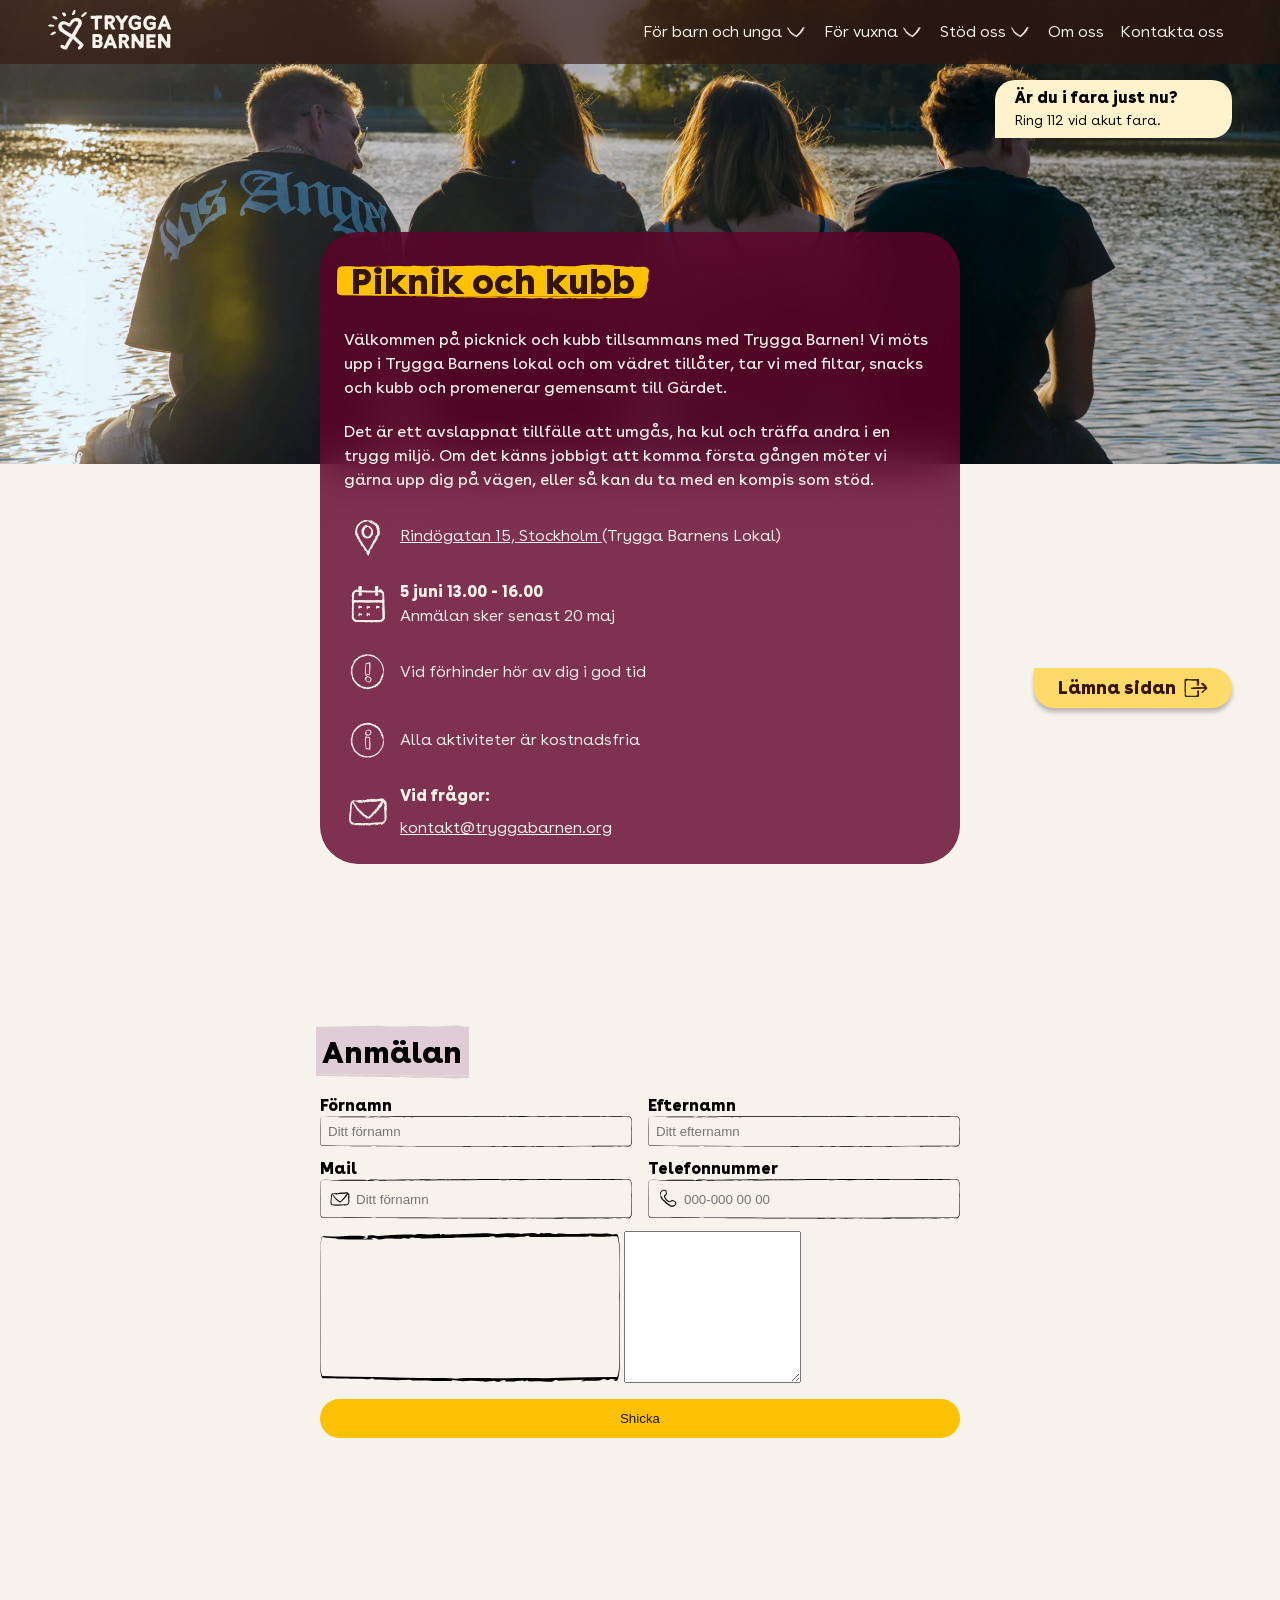
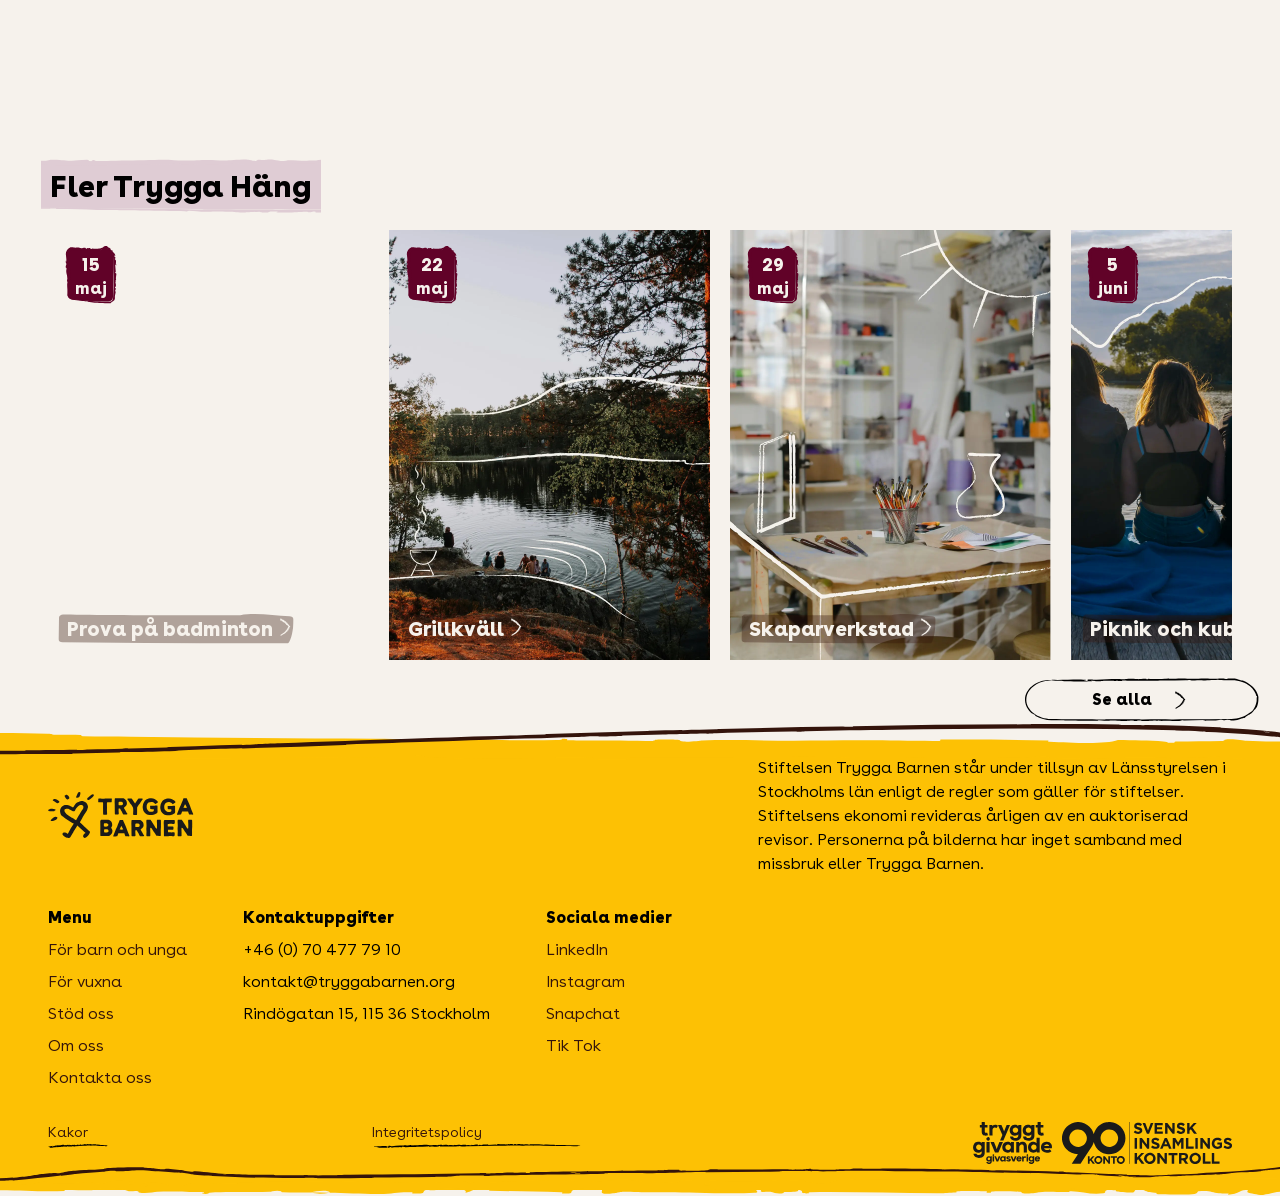
==== commit f4ce1eac: "push before to do form again" ====
--- a/aktivitet.html
+++ b/aktivitet.html
@@ -241,7 +241,7 @@
             <div class="form-wrapper">
                 <div class="form-group">
                     <label class="heading-md" for="fornamn">Förnamn</label>
-                    <div class="input-wrapper">
+                    <div class="input-wrapper input-bordure">
                         <svg class="border">
                             <use href="img/sprite.svg#border-form"></use>
                         </svg>
@@ -251,7 +251,7 @@
 
                 <div class="form-group">
                     <label class="heading-md" for="efternamn">Efternamn</label>
-                    <div class="input-wrapper">
+                    <div class="input-wrapper input-bordure">
                         <svg class="border">
                             <use href="img/sprite.svg#border-form"></use>
                         </svg>
@@ -263,7 +263,7 @@
             <div class="form-wrapper">
                 <div class="form-group">
                     <label class="heading-md" for="mail">Mail</label>
-                    <div class="input-wrapper">
+                    <div class="input-wrapper input-bordure">
                         <svg class="border">
                             <use href="img/sprite.svg#border-form"></use>
                         </svg>
@@ -278,7 +278,7 @@
 
                 <div class="form-group">
                     <label class="heading-md" for="mobile">Telefonnummer</label>
-                    <div class="input-wrapper">
+                    <div class="input-wrapper input-bordure">
                         <svg class="border">
                             <use href="img/sprite.svg#border-form"></use>
                         </svg>
@@ -293,8 +293,7 @@
             </div>
 
             <div class="text-area">
-                <label class="heading-md" for="message">Message</label>
-                <div class="input-wrapper">
+                <div class="text-area input-bordure">
                     <svg class="border">
                             <use href="img/sprite.svg#border-form"></use>
                         </svg>
--- a/styles/förbarnochunga.css
+++ b/styles/förbarnochunga.css
@@ -738,6 +738,12 @@
   background-image: url(../img/pictures/activitiet-hero.webp);
 }
 
+@media (max-width: 769px) {
+  .hero .hero-information-activity {
+    min-width: 100%;
+    margin: 0px 24px;
+  }
+}
 @media (max-width: 572px) {
   .hero {
     padding: 16px;
@@ -993,12 +999,11 @@
   min-height: -moz-fit-content;
   min-height: fit-content;
   display: grid;
-  grid-template-columns: repeat(4, 1fr);
+  grid-template-columns: repeat(auto-fill, minmax(300px, 1fr));
   grid-template-rows: repeat 4, 1fr;
   gap: 20px;
 }
 .activities .cards-activities .activity-card {
-  width: 20.063rem;
   height: 26.875rem;
   padding: 16px;
   background-position: center;
@@ -1154,14 +1159,23 @@
   display: flex;
 }
 .formulaire form .form-utan-btn .form-wrapper .form-group .input-wrapper, .formulaire form .form-utan-btn .form-wrapper .text-area .input-wrapper {
-  min-width: 30px;
   display: flex;
   align-items: flex-start;
   justify-content: center;
   gap: 4px;
+}
+.formulaire form .form-utan-btn .form-wrapper .form-group .text-area, .formulaire form .form-utan-btn .form-wrapper .text-area .text-area {
+  display: flex;
+  align-items: flex-start;
+  flex-direction: column;
+  justify-content: center;
+  gap: 4px;
+}
+.formulaire form .form-utan-btn .form-wrapper .form-group .input-bordure, .formulaire form .form-utan-btn .form-wrapper .text-area .input-bordure {
+  min-width: 30px;
   position: relative;
 }
-.formulaire form .form-utan-btn .form-wrapper .form-group .input-wrapper .border, .formulaire form .form-utan-btn .form-wrapper .text-area .input-wrapper .border {
+.formulaire form .form-utan-btn .form-wrapper .form-group .input-bordure .border, .formulaire form .form-utan-btn .form-wrapper .text-area .input-bordure .border {
   position: absolute;
   inset: 0;
   width: 100%;
@@ -1171,7 +1185,7 @@
   overflow: visible;
   /*aspect-ratio: none;*/
 }
-.formulaire form .form-utan-btn .form-wrapper .form-group .input-wrapper .text-input, .formulaire form .form-utan-btn .form-wrapper .text-area .input-wrapper .text-input {
+.formulaire form .form-utan-btn .form-wrapper .form-group .input-bordure .text-input, .formulaire form .form-utan-btn .form-wrapper .text-area .input-bordure .text-input {
   width: 100%;
   padding: 8px;
   display: flex;
@@ -1179,7 +1193,7 @@
   align-items: center;
   gap: 4px;
 }
-.formulaire form .form-utan-btn .form-wrapper .text-input, .formulaire form .form-utan-btn .form-wrapper input {
+.formulaire form .form-utan-btn .form-wrapper .form-group .input-bordure .text-input, .formulaire form .form-utan-btn .form-wrapper .form-group .input-bordure input, .formulaire form .form-utan-btn .form-wrapper .text-area .input-bordure .text-input, .formulaire form .form-utan-btn .form-wrapper .text-area .input-bordure input {
   background: transparent;
   border: none;
   outline: none;
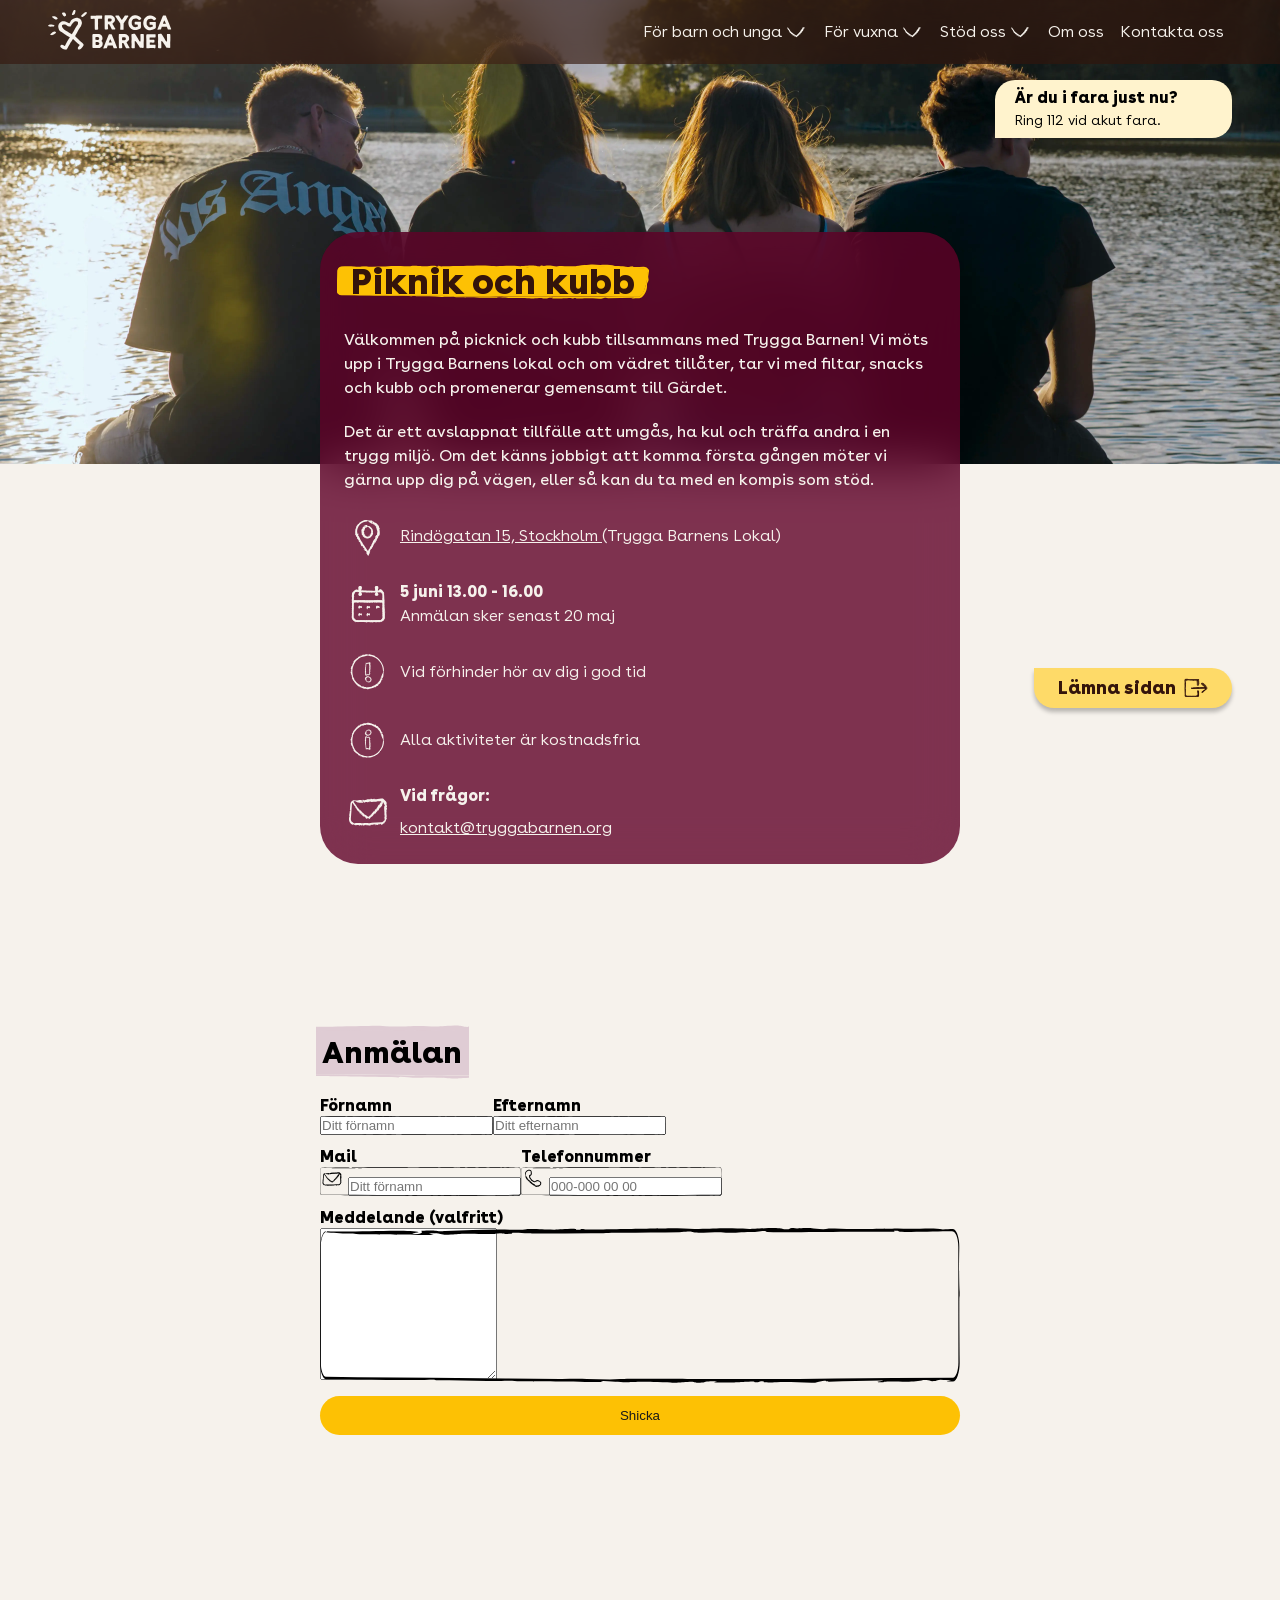
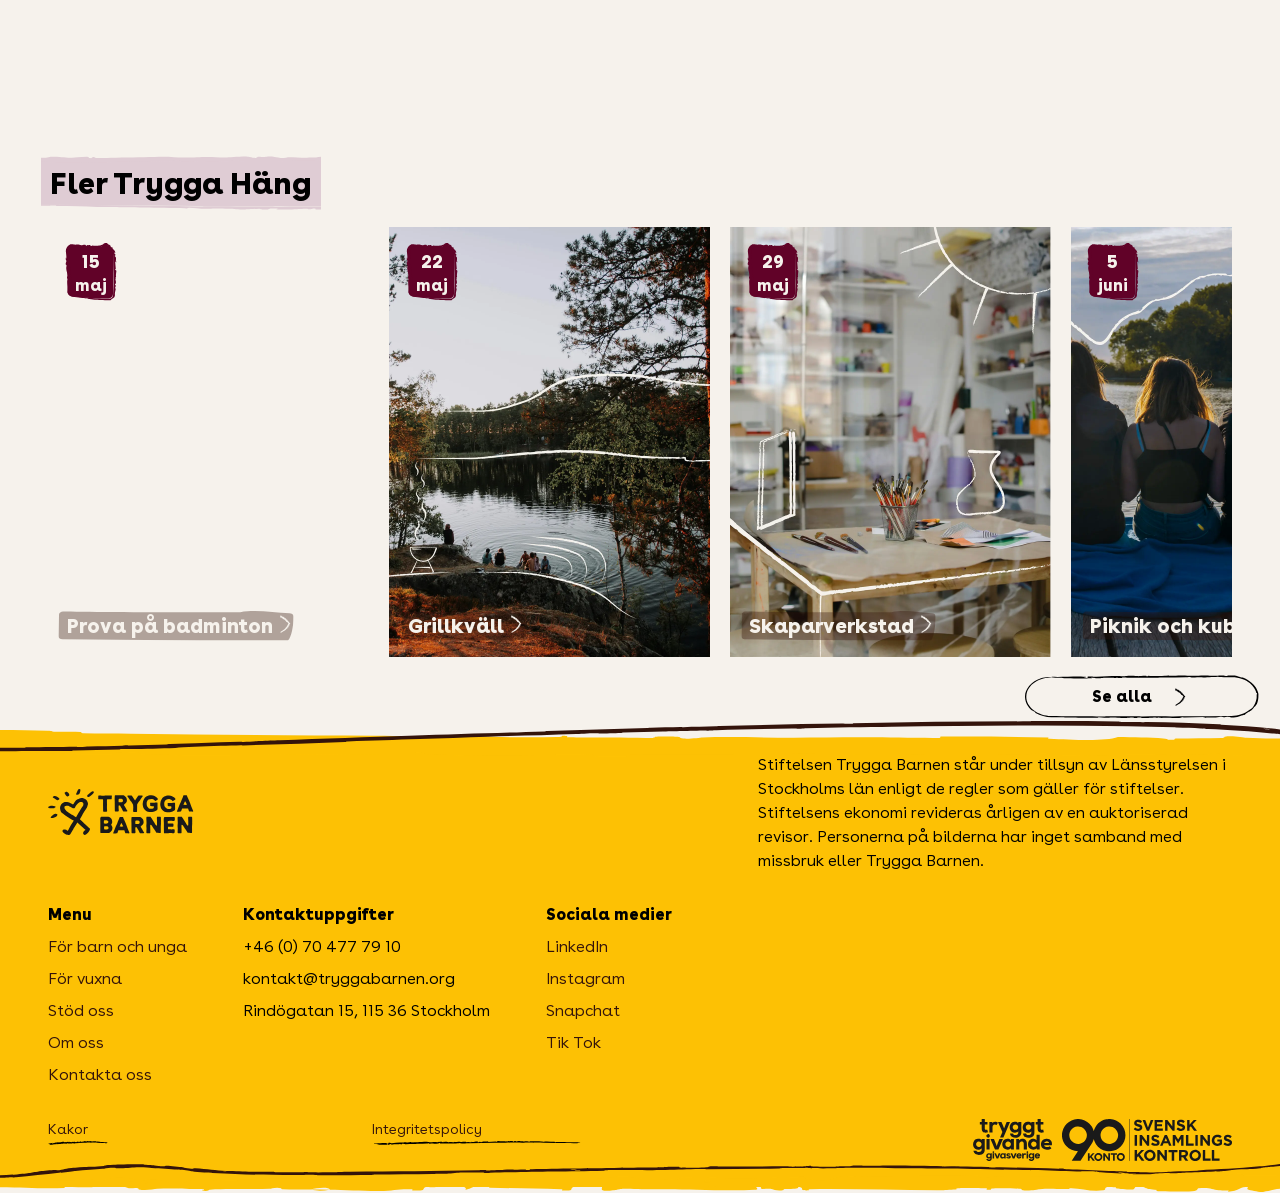
==== commit 6ca1cbc1: "form" ====
--- a/aktivitet.html
+++ b/aktivitet.html
@@ -241,7 +241,7 @@
             <div class="form-wrapper">
                 <div class="form-group">
                     <label class="heading-md" for="fornamn">Förnamn</label>
-                    <div class="input-wrapper input-bordure">
+                    <div class="input-border">
                         <svg class="border">
                             <use href="img/sprite.svg#border-form"></use>
                         </svg>
@@ -251,7 +251,7 @@
 
                 <div class="form-group">
                     <label class="heading-md" for="efternamn">Efternamn</label>
-                    <div class="input-wrapper input-bordure">
+                    <div class="input-border">
                         <svg class="border">
                             <use href="img/sprite.svg#border-form"></use>
                         </svg>
@@ -263,7 +263,7 @@
             <div class="form-wrapper">
                 <div class="form-group">
                     <label class="heading-md" for="mail">Mail</label>
-                    <div class="input-wrapper input-bordure">
+                    <div class="input-border">
                         <svg class="border">
                             <use href="img/sprite.svg#border-form"></use>
                         </svg>
@@ -278,7 +278,7 @@
 
                 <div class="form-group">
                     <label class="heading-md" for="mobile">Telefonnummer</label>
-                    <div class="input-wrapper input-bordure">
+                    <div class="input-border">
                         <svg class="border">
                             <use href="img/sprite.svg#border-form"></use>
                         </svg>
@@ -293,7 +293,8 @@
             </div>
 
             <div class="text-area">
-                <div class="text-area input-bordure">
+                <label class="heading-md" for="message">Meddelande (valfritt)</label>
+                <div class="input-border">
                     <svg class="border">
                             <use href="img/sprite.svg#border-form"></use>
                         </svg>
--- a/styles/förbarnochunga.css
+++ b/styles/förbarnochunga.css
@@ -1149,56 +1149,31 @@
 }
 .formulaire form .form-utan-btn .form-wrapper {
   display: flex;
-  justify-content: space-between;
-  gap: 16px;
   width: 100%;
+}
+.formulaire form .form-utan-btn .form-wrapper .form-group {
+  display: flex;
+  flex-direction: column;
+}
+.formulaire form .form-utan-btn .text-area {
+  display: flex;
+  flex-direction: column;
+}
+.formulaire form .form-utan-btn .input-border {
   position: relative;
 }
-.formulaire form .form-utan-btn .form-wrapper .form-group, .formulaire form .form-utan-btn .form-wrapper .text-area {
-  width: 100%;
-  display: flex;
-}
-.formulaire form .form-utan-btn .form-wrapper .form-group .input-wrapper, .formulaire form .form-utan-btn .form-wrapper .text-area .input-wrapper {
-  display: flex;
-  align-items: flex-start;
-  justify-content: center;
-  gap: 4px;
-}
-.formulaire form .form-utan-btn .form-wrapper .form-group .text-area, .formulaire form .form-utan-btn .form-wrapper .text-area .text-area {
-  display: flex;
-  align-items: flex-start;
-  flex-direction: column;
-  justify-content: center;
-  gap: 4px;
-}
-.formulaire form .form-utan-btn .form-wrapper .form-group .input-bordure, .formulaire form .form-utan-btn .form-wrapper .text-area .input-bordure {
-  min-width: 30px;
-  position: relative;
-}
-.formulaire form .form-utan-btn .form-wrapper .form-group .input-bordure .border, .formulaire form .form-utan-btn .form-wrapper .text-area .input-bordure .border {
+.formulaire form .form-utan-btn .input-border .border {
   position: absolute;
   inset: 0;
   width: 100%;
   height: 100%;
-  left: 0;
+  pointer-events: none;
   pointer-events: none;
   overflow: visible;
-  /*aspect-ratio: none;*/
-}
-.formulaire form .form-utan-btn .form-wrapper .form-group .input-bordure .text-input, .formulaire form .form-utan-btn .form-wrapper .text-area .input-bordure .text-input {
+  aspect-ratio: none;
+}
+.formulaire form .form-utan-btn .input-border .border input, .formulaire form .form-utan-btn .input-border .border textarea {
   width: 100%;
-  padding: 8px;
-  display: flex;
-  justify-content: flex-start;
-  align-items: center;
-  gap: 4px;
-}
-.formulaire form .form-utan-btn .form-wrapper .form-group .input-bordure .text-input, .formulaire form .form-utan-btn .form-wrapper .form-group .input-bordure input, .formulaire form .form-utan-btn .form-wrapper .text-area .input-bordure .text-input, .formulaire form .form-utan-btn .form-wrapper .text-area .input-bordure input {
-  background: transparent;
   border: none;
-  outline: none;
-  left: 0;
-}
-.formulaire form .form-utan-btn .form-wrapper .form-group {
-  flex-direction: column;
+  background-color: transparent;
 }/*# sourceMappingURL=förbarnochunga.css.map */
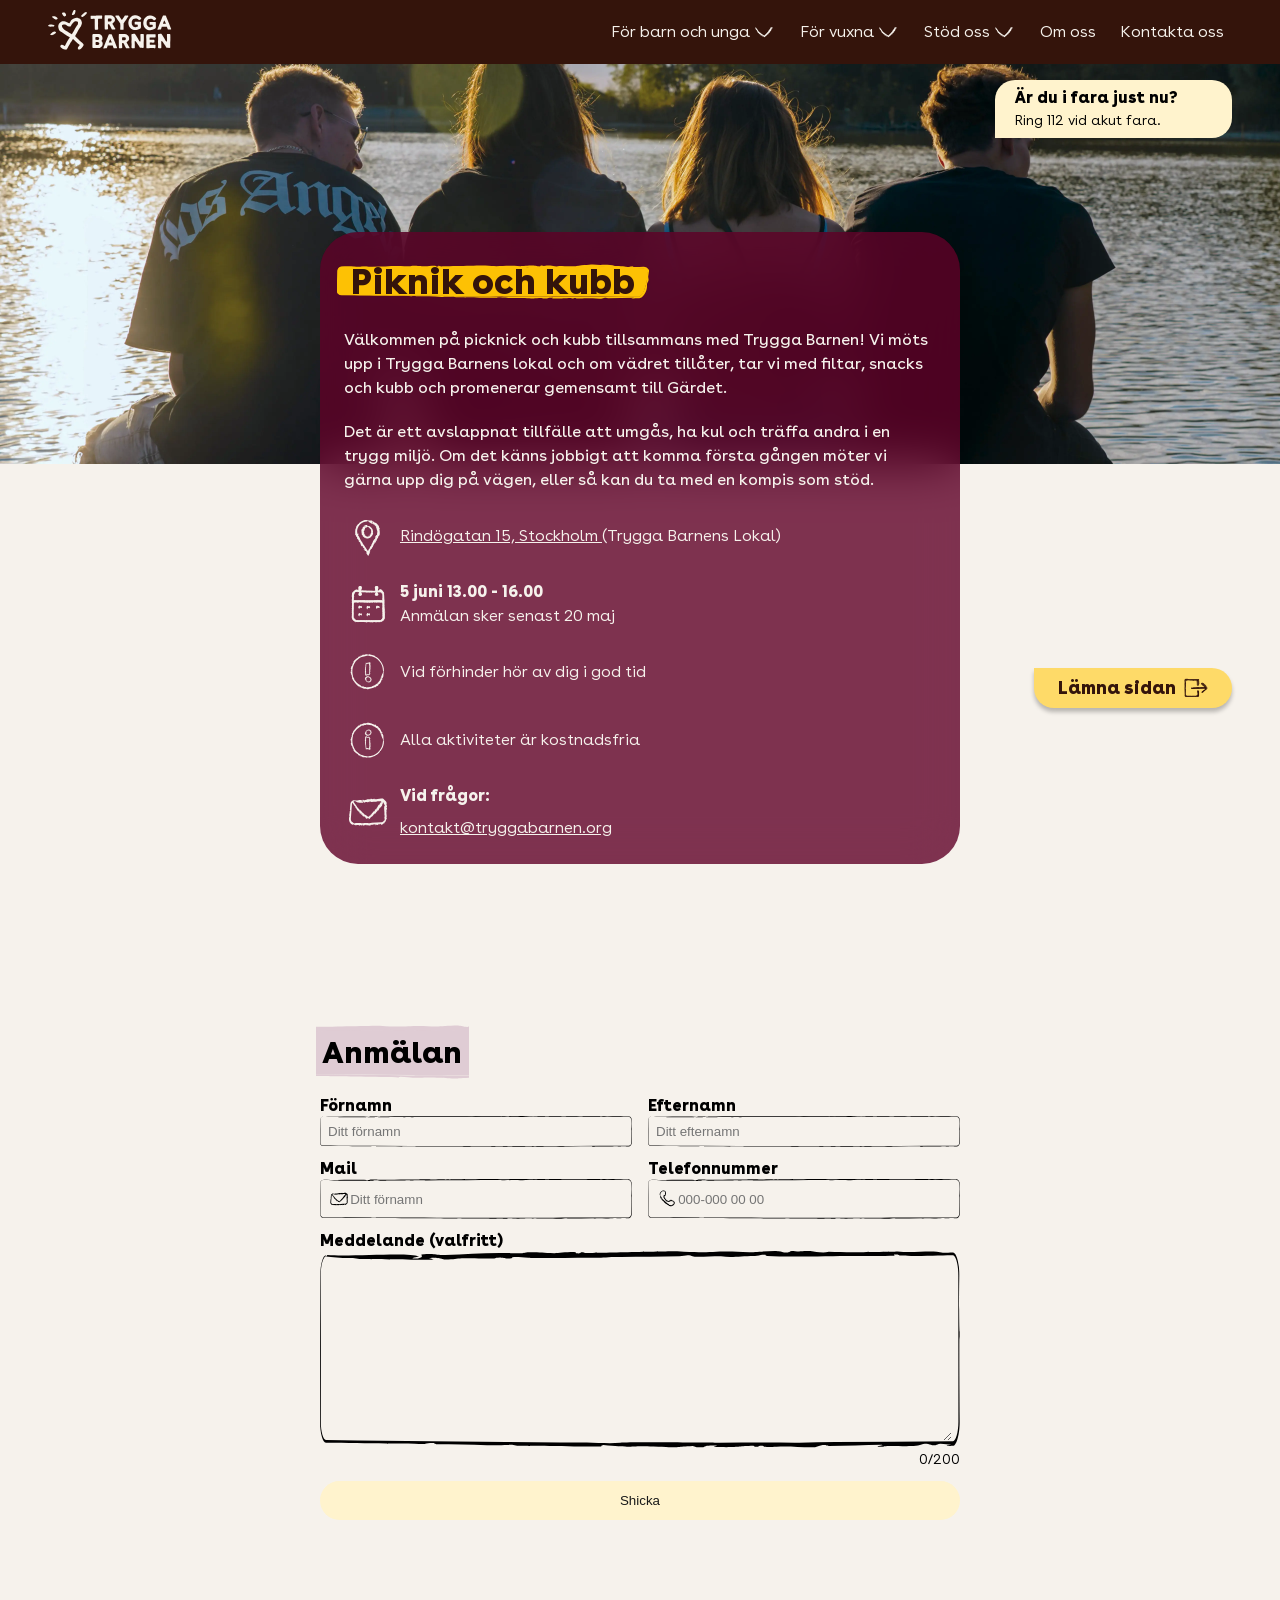
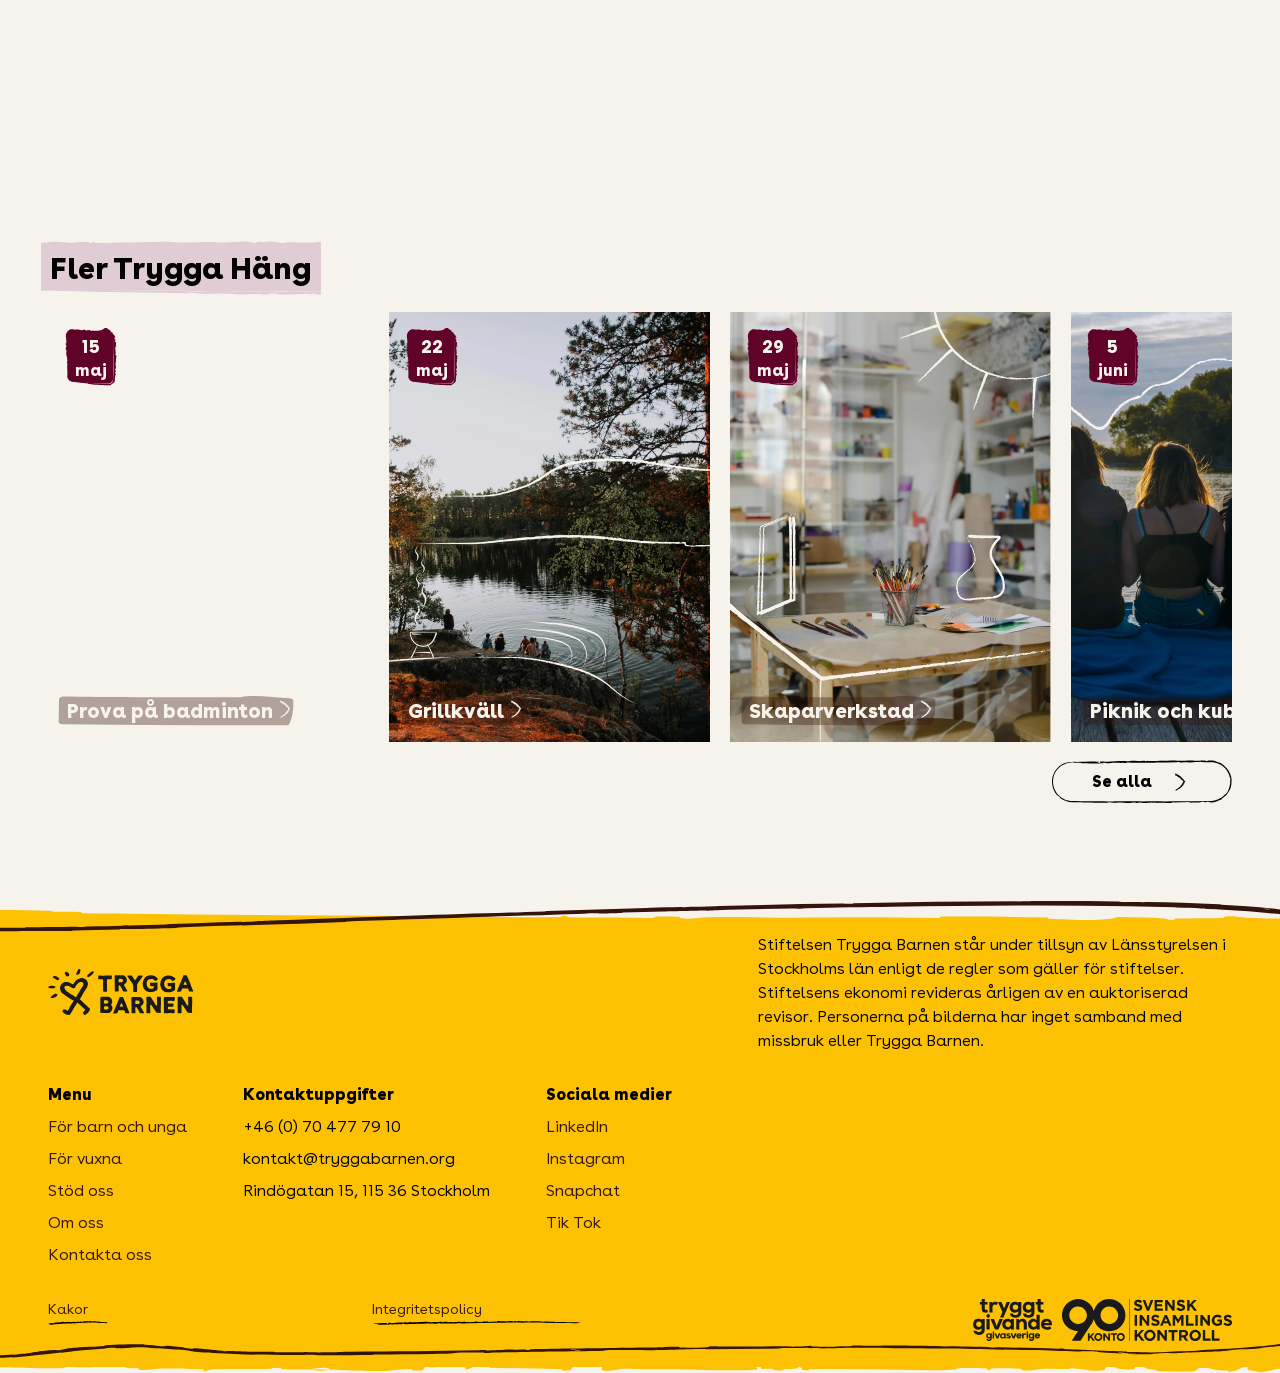
==== commit 891370a9: "problem fixe" ====
--- a/aktivitet.html
+++ b/aktivitet.html
@@ -29,10 +29,6 @@
                     <svg class="bar">
                         <use href="img/sprite.svg#hamburger-menu"></use>
                     </svg>
-
-                    <svg class="bar">
-                        <use href="img/sprite.svg#hamburger-menu"></use>
-                    </svg>
             </div>
 
         </div>
@@ -56,7 +52,7 @@
                     </div>
                     <ul class="subnav">
                         <li class="nav-item">
-                            <a href="för-barn-och-unga.html" class="book-md">För barn & unga</a>
+                            <a href="for-barn-och-unga.html" class="book-md">För barn & unga</a>
                         </li>
 
                         <li class="nav-item">
@@ -64,7 +60,7 @@
                         </li>
 
                         <li class="nav-item">
-                            <a href="Stödverksamhet.html" class="book-md">Stödverksamhet</a>
+                            <a href="stodverksamhet.html" class="book-md">Stödverksamhet</a>
                         </li>
 
                         <li class="nav-item">
@@ -298,12 +294,15 @@
                     <svg class="border">
                             <use href="img/sprite.svg#border-form"></use>
                         </svg>
-                    <textarea class="text-input" id="message" name="message" rows="10"></textarea>
-                </div>
-            </div>
-        </div>
-
-        <button class="button button--filled" type="submit">Shicka</button>
+                    <textarea class="text-input" id="message" name="message" rows="10" maxlength="200"></textarea>
+                </div>
+                <div class="char-count book-sm">
+                    <span  id="current">0</span>/200
+                </div>
+            </div>
+        </div>
+
+        <button class="button button--filled" id="submitBtn" type="button" disabled>Shicka</button>
 
     </form>
 
@@ -330,17 +329,19 @@
                 
 
                 <div class="highlight-content">
-                    <!--highlight-form-->
-                    <svg class="highlight highlight-title">
-                        <use href="img/sprite.svg#hightlight"></use>
-                    </svg>
-                    <div class="text title-event">
-                        <h3 class="heading-xl">Prova på badminton</h3>
-                        <!--icon-->    
-                        <svg class="icon">
-                            <use href="img/sprite.svg#arrow-right"></use>
-                        </svg>
-                    </div>    
+                    <a href="aktivitet.html">
+                        <!--highlight-form-->
+                        <svg class="highlight highlight-title">
+                            <use href="img/sprite.svg#hightlight"></use>
+                        </svg>
+                        <div class="text title-event">
+                            <h3 class="heading-xl">Prova på badminton</h3>
+                            <!--icon-->    
+                            <svg class="icon">
+                                <use href="img/sprite.svg#arrow-right"></use>
+                            </svg>
+                        </div>  
+                    </a>  
                 </div>
             </div>
 
@@ -356,17 +357,19 @@
                 
 
                 <div class="highlight-content">
-                    <!--highlight-form-->
-                    <svg class="highlight highlight-title">
-                        <use href="img/sprite.svg#hightlight"></use>
-                    </svg>
-                    <div class="text title-event">
-                        <h3 class="heading-xl">Grillkväll</h3>
-                        <!--icon-->    
-                        <svg class="icon">
-                            <use href="img/sprite.svg#arrow-right"></use>
-                        </svg>
-                    </div>    
+                    <a href="aktivitet.html">
+                        <!--highlight-form-->
+                        <svg class="highlight highlight-title">
+                            <use href="img/sprite.svg#hightlight"></use>
+                        </svg>
+                        <div class="text title-event">
+                            <h3 class="heading-xl">Grillkväll</h3>
+                            <!--icon-->    
+                            <svg class="icon">
+                                <use href="img/sprite.svg#arrow-right"></use>
+                            </svg>
+                        </div>
+                    </a>    
                 </div>
             </div>
 
@@ -383,16 +386,18 @@
 
                 <div class="highlight-content">
                     <!--highlight-form-->
-                    <svg class="highlight highlight-title">
-                        <use href="img/sprite.svg#hightlight"></use>
-                    </svg>
-                    <div class="text title-event">
-                        <h3 class="heading-xl">Skaparverkstad</h3>
-                        <!--icon-->    
-                        <svg class="icon">
-                            <use href="img/sprite.svg#arrow-right"></use>
-                        </svg>
-                    </div>    
+                    <a href="aktivitet.html">
+                        <svg class="highlight highlight-title">
+                            <use href="img/sprite.svg#hightlight"></use>
+                        </svg>
+                        <div class="text title-event">
+                            <h3 class="heading-xl">Skaparverkstad</h3>
+                            <!--icon-->    
+                            <svg class="icon">
+                                <use href="img/sprite.svg#arrow-right"></use>
+                            </svg>
+                        </div> 
+                    </a>   
                 </div>
             </div>
 
@@ -425,9 +430,9 @@
             </div>
         </div>
 
-        <button class="button button--outlined btn-event">
+        <button class="button button--outlined btn-event" id="se-alla">
             <!--border-->
-            <svg class="button__border long-btn">
+            <svg class="button__border">
                 <use href="img/sprite.svg#border-button"></use>
             </svg>
             <span class="button__content ">
@@ -512,6 +517,6 @@
                 </div>
             </div>   
 </footer>
-<script src="app.js"></script>
+<script src="./app.js" defer></script>
 </body>
 </html>
--- a/styles/style.css
+++ b/styles/style.css
@@ -81,6 +81,9 @@
 .button--filled:hover {
   background-color: #eab200;
 }
+.button--filled:disabled {
+  background-color: #fff3cd;
+}
 
 .button--outlined {
   position: relative;
@@ -140,6 +143,9 @@
 .panik .exit-icon {
   color: #34140b;
 }
+.panik:hover {
+  background-color: #eab200;
+}
 
 @media (max-width: 572px) {
   .panik {
@@ -675,8 +681,8 @@
   padding: 12px 48px;
   justify-content: space-between;
   align-items: center;
-  background-color: rgba(52, 20, 11, 0.6);
-  backdrop-filter: blur(25px);
+  background-color: #34140b;
+  /*backdrop-filter: blur(25px);*/
 }
 nav .nav-header {
   display: flex;
@@ -689,7 +695,7 @@
   width: fit-content;
   display: flex;
   align-items: center;
-  gap: 0px;
+  gap: 8px;
   list-style: none;
   padding: 20px 0px;
 }
@@ -742,6 +748,7 @@
   width: 100%;
   height: 4px;
   fill: #f6f2ec;
+  margin-top: 4px;
 }
 nav .nav-wrapper ul li .subnav {
   position: absolute;
@@ -754,7 +761,6 @@
   padding: 1rem;
 }
 nav .nav-wrapper ul li .subnav.open {
-  margin-top: 0px;
   top: 100%;
   padding: 0px;
   display: flex;
@@ -763,6 +769,7 @@
   background-color: rgba(52, 20, 11, 0.6);
   backdrop-filter: blur(25px);
   gap: 0px;
+  z-index: 999;
 }
 nav .nav-wrapper ul li .subnav.open li {
   padding: 10px 20px;
@@ -961,13 +968,15 @@
   align-items: center;
   gap: 20px;
 }
-.hero-statistics .statistics .statistic h2, .hero-statistics .statistics .statistic p, .hero-statistics .statistics .statistic path {
+.hero-statistics .statistics .statistic h2, .hero-statistics .statistics .statistic p, .hero-statistics .statistics .statistic use {
   color: #f6f2ec;
   fill: #f6f2ec;
   text-align: center;
 }
-.hero-statistics .statistics .statistic img {
-  width: 100%;
+.hero-statistics .statistics .statistic .underline {
+  height: 4px;
+  max-width: -moz-max-content;
+  max-width: max-content;
 }
 
 @media (max-width: 769px) {
@@ -992,7 +1001,8 @@
     bottom: -350px;
   }
 }
-/*Content block section*/
+/* Content block 
+Section used in index, trygga-hang, for-barn-och-unga and stodversamhet*/
 .content-block {
   display: flex;
   align-items: center;
@@ -1004,6 +1014,10 @@
   width: 50%;
   display: flex;
   align-items: center;
+}
+.content-block .picture .img-about-us {
+  max-width: 400px;
+  margin: auto;
 }
 .content-block .picture .trygga-hang-info {
   align-self: flex-end;
@@ -1041,7 +1055,7 @@
   height: auto;
 }
 .content-block .card-info {
-  align-self: flex-end;
+  justify-content: flex-end;
 }
 .content-block .article-content {
   max-width: 50%;
@@ -1111,12 +1125,17 @@
   margin-top: 15rem;
 }
 
+.what-is-trygga-hang .article-content {
+  min-width: 70%;
+}
+
 @media (max-width: 769px) {
   .content-block {
     padding: 0px 24px;
   }
   .content-block .article-content {
-    width: 50%;
+    max-width: 40%;
+    min-width: 40%;
   }
   .content-block .article-content .about-us-btn {
     flex-direction: column;
@@ -1125,6 +1144,7 @@
 @media (max-width: 572px) {
   .content-block {
     flex-direction: column;
+    margin-bottom: 5rem;
   }
   .content-block .picture {
     width: 100%;
@@ -1136,14 +1156,22 @@
   .about-us {
     margin-top: 30rem;
   }
+  .trygga-hang-info {
+    width: 100%;
+  }
+  .stodchat, .what-is-trygga-hang {
+    margin-top: 10rem;
+  }
 }
 /*Events*/
+/*Used on index and in aktivitet*/
 .events {
   display: flex;
   flex-direction: column;
   align-items: flex-start;
   gap: 16px;
   padding: 0px 48px;
+  margin-bottom: 5.938rem;
 }
 .events .preamble-lg {
   max-width: 40%;
@@ -1239,7 +1267,7 @@
 /*Testionial*/
 .testimonial {
   max-width: 45%;
-  margin: 5.938rem auto;
+  margin: 0px auto;
   display: flex;
   flex-direction: column;
   align-items: flex-end;
--- a/styles/förbarnochunga.css
+++ b/styles/förbarnochunga.css
@@ -81,6 +81,9 @@
 .button--filled:hover {
   background-color: #eab200;
 }
+.button--filled:disabled {
+  background-color: #fff3cd;
+}
 
 .button--outlined {
   position: relative;
@@ -140,6 +143,9 @@
 .panik .exit-icon {
   color: #34140b;
 }
+.panik:hover {
+  background-color: #eab200;
+}
 
 @media (max-width: 572px) {
   .panik {
@@ -644,6 +650,7 @@
     line-height: 32px;
   }
 }
+/*Hero used for för barn och unga, trygga häng, aktivitet and Stödverksamhet*/
 .hero {
   width: 100vw;
   height: 29rem;
@@ -739,9 +746,11 @@
 }
 
 @media (max-width: 769px) {
+  .hero .in-danger {
+    width: 30%;
+  }
   .hero .hero-information-activity {
-    min-width: 100%;
-    margin: 0px 24px;
+    width: 90%;
   }
 }
 @media (max-width: 572px) {
@@ -749,10 +758,10 @@
     padding: 16px;
   }
   .hero .in-danger {
-    width: 80%;
+    width: 50%;
   }
   .hero .hero-information {
-    width: 100%;
+    width: 90%;
   }
 }
 /*Your right*/
@@ -764,31 +773,19 @@
   padding: 0px 48px;
   position: relative;
 }
-.your-right .lign {
-  width: 90px;
-  height: auto;
-  fill: #34140b;
-  rotate: -55.72°;
-  position: absolute;
-}
-.your-right .lign1 {
-  left: 347.76px;
-  top: 126.09px;
-}
 .your-right .your-right-content {
   display: grid;
   grid-template-columns: repeat(4, 1fr);
   justify-content: center;
-  gap: -6px;
   width: 100%;
 }
 .your-right .your-right-content .your-right-item {
-  height: 328px;
-  width: 305px;
+  min-height: 328px;
   display: flex;
   flex-direction: column;
   gap: 12px;
   text-align: center;
+  margin-left: -6px;
 }
 .your-right .your-right-content .flexstart {
   justify-content: flex-start;
@@ -803,12 +800,24 @@
 @media (max-width: 769px) {
   .your-right .your-right-content {
     grid-template-columns: repeat(2, 1fr);
-    grid-template-rows: repeat(2, 1fr);
   }
 }
 @media (max-width: 572px) {
   .your-right {
     padding: 0px 16px;
+  }
+  .your-right .your-right-content {
+    display: flex;
+    flex-direction: row;
+    overflow-x: scroll;
+    gap: 10px;
+    width: 100%;
+    justify-content: flex-start;
+  }
+  .your-right .your-right-item {
+    width: 216px;
+    height: 328px;
+    margin-top: 0px;
   }
 }
 /*Stories*/
@@ -920,7 +929,7 @@
     grid-template-columns: repeat(1, 1fr);
   }
 }
-/*Information bottom*/
+/*Information bottom used also in trygga-hang*/
 .informations {
   margin-top: 14.75rem;
   padding: 0px 48px;
@@ -952,11 +961,52 @@
 }
 .informations .information-bottom .other-information .info-title-and-lign .info-title {
   display: flex;
+  cursor: pointer;
 }
 .informations .information-bottom .other-information .info-title-and-lign p {
   text-align: center;
 }
 
+@media (max-width: 769px) {
+  .informations {
+    padding: 0px 24px;
+  }
+  .informations .fler-trygga {
+    flex-direction: column;
+    gap: 24px;
+    align-items: center;
+    padding: 24px 0px;
+  }
+  .informations .fler-trygga .other-information {
+    align-items: flex-start;
+    padding: 0px;
+  }
+  .informations .fler-trygga .other-information .info-title-and-lign {
+    align-items: flex-start;
+  }
+}
+@media (max-width: 572px) {
+  .informations {
+    margin-top: 5rem;
+    padding: 0px 16px;
+    display: flex;
+    flex-direction: column;
+    gap: 24px;
+    align-items: flex-start;
+  }
+  .informations .information-bottom {
+    margin-bottom: 0rem;
+    flex-direction: column;
+    width: 100%;
+    padding: 0px;
+  }
+  .informations .information-bottom .other-information {
+    width: 100%;
+  }
+  .verksamheter {
+    margin-bottom: 5rem;
+  }
+}
 /*================================================
 
 Trygga-häng
@@ -982,6 +1032,16 @@
   text-align: center;
 }
 
+@media (max-width: 572px) {
+  .heart-informations {
+    flex-direction: column;
+    justify-content: flex;
+    align-items: center;
+  }
+  .heart-informations .heart-card {
+    width: 100%;
+  }
+}
 /*Activities*/
 .activities {
   display: flex;
@@ -999,8 +1059,7 @@
   min-height: -moz-fit-content;
   min-height: fit-content;
   display: grid;
-  grid-template-columns: repeat(auto-fill, minmax(300px, 1fr));
-  grid-template-rows: repeat 4, 1fr;
+  grid-template-columns: repeat(4, 1fr);
   gap: 20px;
 }
 .activities .cards-activities .activity-card {
@@ -1095,21 +1154,21 @@
 }
 
 @media (max-width: 769px) {
-  .activities {
-    width: 100%;
-  }
   .activities .preamble-lg {
     max-width: 80%;
   }
   .activities .cards-activities {
     width: 100%;
-    grid-template-columns: repeat 3, 1fr;
+    grid-template-columns: repeat(3, 1fr);
+    gap: 8px;
   }
   .activities .cards-activities .activity-card {
     width: 100%;
-    height: 430px;
-  }
-  .activities .cards-activities .activity-card:nth-child(+13) {
+    height: 350px;
+    padding: 8px;
+    border-radius: 20px !important;
+  }
+  .activities .cards-activities .activity-card:nth-child(n+10) {
     display: none;
   }
   .activities .btn-las-mer {
@@ -1120,6 +1179,12 @@
 @media (max-width: 572px) {
   .activities {
     padding: 0px 16px;
+  }
+  .activities .cards-activities {
+    grid-template-columns: repeat(2, 1fr);
+  }
+  .activities .cards-activities .activity-card:nth-child(n+7) {
+    display: none;
   }
 }
 /*================================================
@@ -1150,10 +1215,13 @@
 .formulaire form .form-utan-btn .form-wrapper {
   display: flex;
   width: 100%;
+  gap: 16px;
 }
 .formulaire form .form-utan-btn .form-wrapper .form-group {
   display: flex;
   flex-direction: column;
+  width: 100%;
+  align-items: flex-start;
 }
 .formulaire form .form-utan-btn .text-area {
   display: flex;
@@ -1161,6 +1229,8 @@
 }
 .formulaire form .form-utan-btn .input-border {
   position: relative;
+  width: 100%;
+  padding: 8px;
 }
 .formulaire form .form-utan-btn .input-border .border {
   position: absolute;
@@ -1172,8 +1242,31 @@
   overflow: visible;
   aspect-ratio: none;
 }
-.formulaire form .form-utan-btn .input-border .border input, .formulaire form .form-utan-btn .input-border .border textarea {
+.formulaire form .form-utan-btn .input-border .text-input {
+  display: flex;
+}
+.formulaire form .form-utan-btn input, .formulaire form .form-utan-btn textarea {
   width: 100%;
   border: none;
   background-color: transparent;
+}
+.formulaire form .form-utan-btn textarea {
+  padding: 16px;
+  outline: none;
+}
+.formulaire form .form-utan-btn .char-count {
+  align-self: flex-end;
+}
+
+@media (max-width: 769px) {
+  .formulaire {
+    width: 100%;
+    padding: 0px 24px;
+    margin: 35rem auto 10rem auto;
+  }
+}
+@media (max-width: 572px) {
+  .form-wrapper {
+    flex-direction: column;
+  }
 }/*# sourceMappingURL=förbarnochunga.css.map */
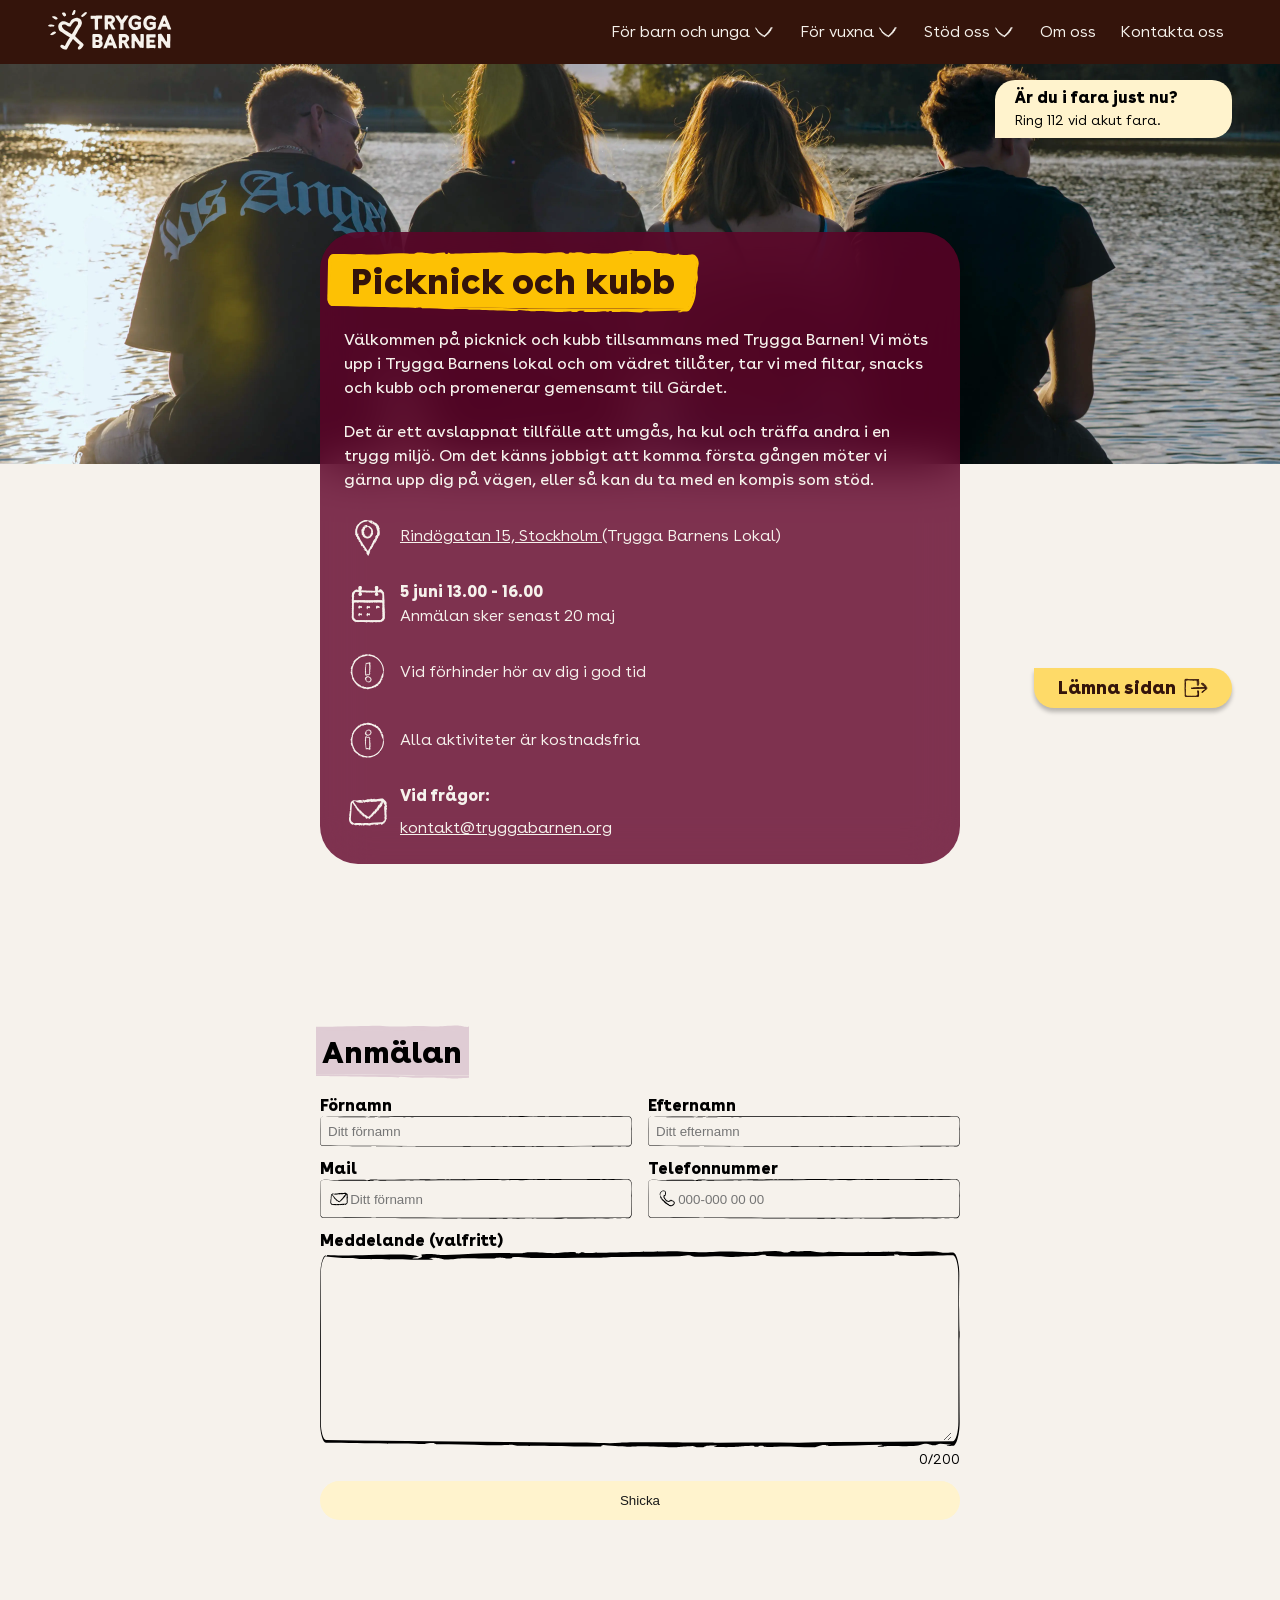
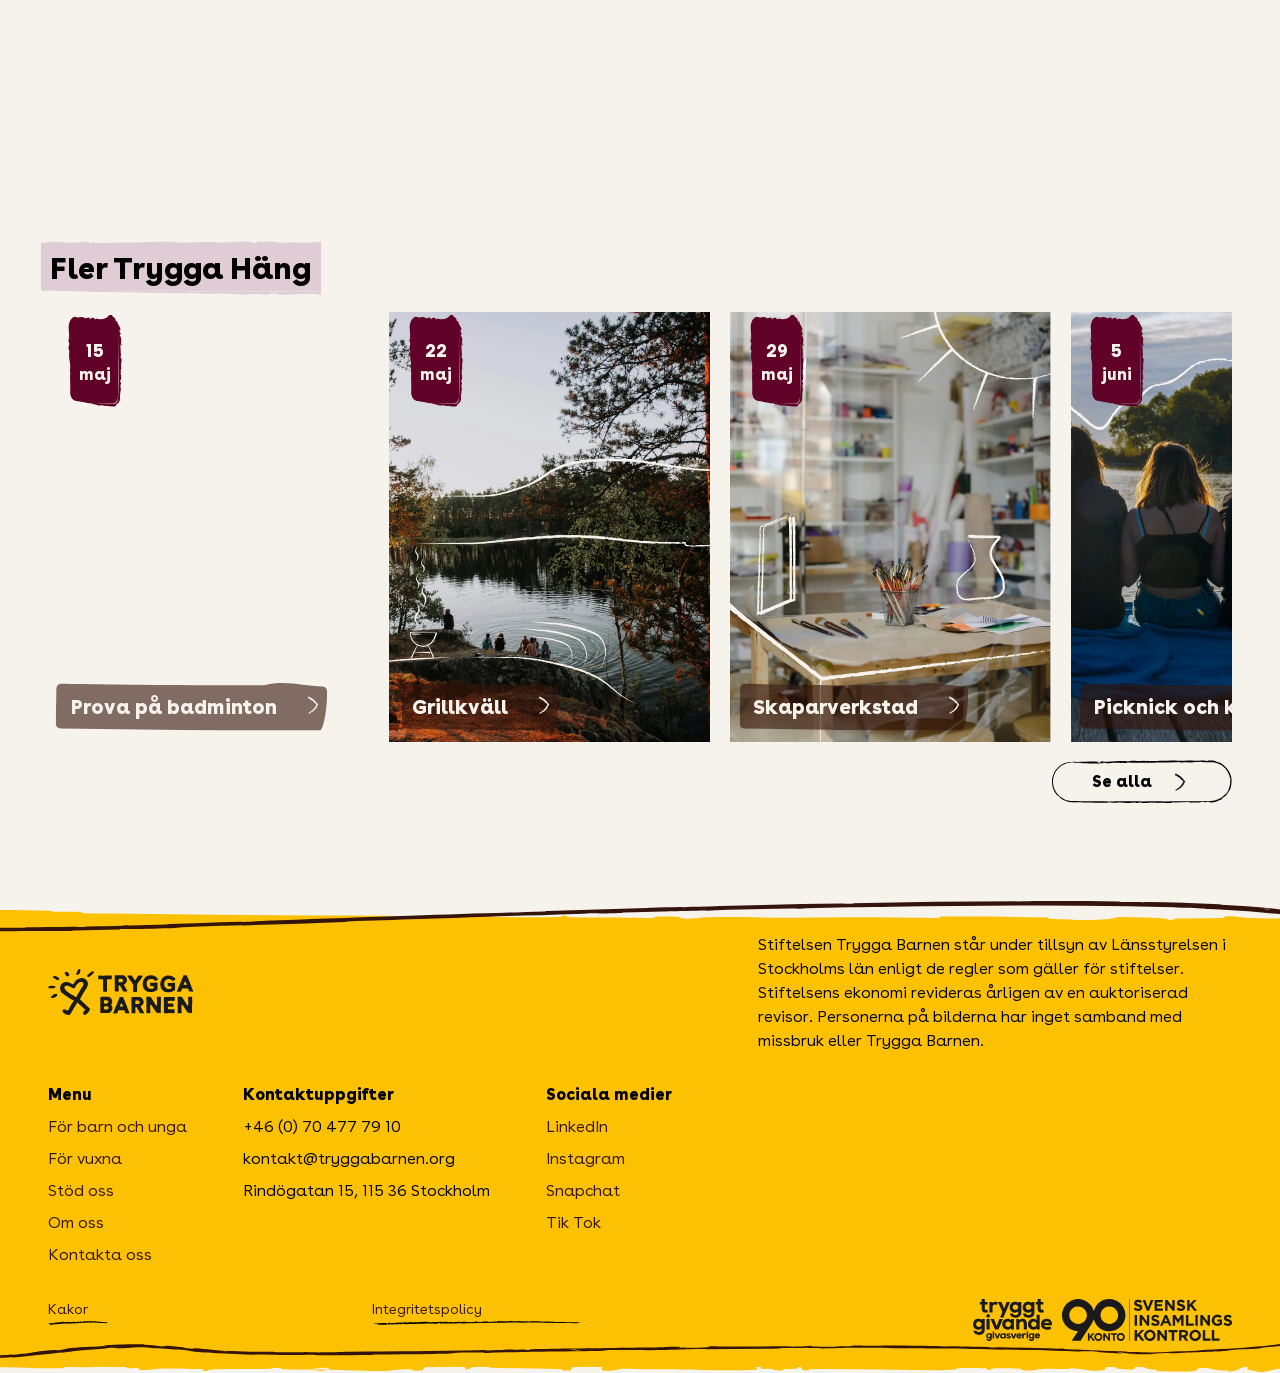
==== commit 0b0bfdbe: "fixe problem part 2" ====
--- a/aktivitet.html
+++ b/aktivitet.html
@@ -177,7 +177,7 @@
         <h2 class="heading-4xl">
             <span class="highlight-content"> 
                 <img class="highlight" src="img/graphic-element/highlight.svg" alt="highlight">
-                <span class="text">Piknik och kubb</span>
+                <span class="text">Picknick och kubb</span>
             </span> 
         </h2>
         <p class="preamble-md invert">Välkommen på picknick och kubb tillsammans med Trygga Barnen! Vi möts upp i Trygga Barnens lokal och om vädret tillåter, tar vi med filtar, snacks och kubb och promenerar gemensamt till Gärdet.</p>
@@ -419,7 +419,7 @@
                             <use href="img/sprite.svg#hightlight"></use>
                         </svg>
                         <div class="text title-event">
-                            <h3 class="heading-xl">Piknik och kubb</h3>
+                            <h3 class="heading-xl">Picknick och kubb</h3>
                             <!--icon-->    
                             <svg class="icon">
                                 <use href="img/sprite.svg#arrow-right"></use>
@@ -430,7 +430,7 @@
             </div>
         </div>
 
-        <button class="button button--outlined btn-event" id="se-alla">
+        <button class="button button--outlined btn-event se-alla">
             <!--border-->
             <svg class="button__border">
                 <use href="img/sprite.svg#border-button"></use>
--- a/styles/style.css
+++ b/styles/style.css
@@ -177,7 +177,7 @@
   -o-object-fit: fill;
      object-fit: fill;
   overflow: visible;
-  transform: scaleX(1.05);
+  transform: scaleX(1.1) scaleY(1.6);
 }
 .highlight-content .text {
   position: relative;
@@ -631,21 +631,21 @@
 }
 /*Decor*/
 .decor-md {
-  font-family: "Delicious Handrawn";
+  font-family: "BuenosAires";
   font-size: 30px;
   line-height: 36px;
 }
 
 @media (max-width: 769px) {
   .decor-md {
-    font-family: "Delicious Handrawn";
+    font-family: "BuenosAires";
     font-size: 30px;
     line-height: 36px;
   }
 }
 @media (max-width: 572px) {
   .decor-md {
-    font-family: "Delicious Handrawn";
+    font-family: "BuenosAires";
     font-size: 24px;
     line-height: 32px;
   }
@@ -988,6 +988,12 @@
     flex: 1;
     gap: 8px;
   }
+  .hero-statistics .statistics .statistic {
+    max-width: 216px;
+  }
+  .hero-statistics .statistics .statistic .underligne {
+    max-width: 90%;
+  }
 }
 @media (max-width: 572px) {
   .hero-statistics {
@@ -1076,32 +1082,6 @@
 }
 .content-block .article-content .text-section .title h2 {
   line-height: 1.05;
-  /*.highlight-brand{
-      position: relative;
-      display: inline-flex;
-      align-items: center;
-      justify-content: center;
-      padding: 0.05em 0.18em;
-      white-space: nowrap;
-      vertical-align: baseline;
-
-      .highlight {
-          position: absolute;
-          inset: 0;
-          width: 100%;
-          height: 100%;
-          z-index: 0;
-          pointer-events: none;
-          overflow: visible;
-          transform: scaleX(1) scaleY(1.15);
-          transform-origin: center;
-      }
-
-      .text{
-          position: relative;
-          z-index: 1;
-      }
-  }*/
 }
 .content-block .article-content .text-section .title h2 .text-highlight {
   background-image: url(../img/graphic-element/highlight.svg);
@@ -1133,8 +1113,11 @@
   .content-block {
     padding: 0px 24px;
   }
+  .content-block .img-about-us {
+    max-width: 216px;
+  }
   .content-block .article-content {
-    max-width: 40%;
+    max-width: 60%;
     min-width: 40%;
   }
   .content-block .article-content .about-us-btn {
@@ -1186,9 +1169,10 @@
   gap: 20px;
 }
 .events .cards-event .event-card {
-  width: 20.063rem;
+  min-width: 20.063rem;
+  max-width: 100%;
   height: 26.875rem;
-  padding: 16px;
+  padding: 20px;
   background-position: center;
   background-size: cover;
   background-repeat: no-repeat;
@@ -1236,14 +1220,17 @@
 }
 .events .cards-event .event-card .highlight-content .highlight-title {
   color: rgba(52, 20, 11, 0.6);
-  opacity: 60%;
   width: 95%;
   height: 100%;
   -o-object-fit: cover;
      object-fit: cover;
 }
+.events .cards-event .event-card .highlight-content .highlight-title:hover {
+  color: #610228;
+}
 .events .cards-event .event-card .highlight-content .title-event {
   display: flex;
+  gap: 24px;
   color: #f6f2ec;
   fill: #f6f2ec;
 }
@@ -1256,7 +1243,7 @@
     max-width: 80%;
   }
   .events .cards-event .event-card {
-    width: 15.5rem;
+    min-width: 15.5rem;
   }
 }
 @media (max-width: 572px) {
@@ -1266,8 +1253,8 @@
 }
 /*Testionial*/
 .testimonial {
-  max-width: 45%;
-  margin: 0px auto;
+  max-width: 60%;
+  margin: 251px auto;
   display: flex;
   flex-direction: column;
   align-items: flex-end;
@@ -1296,6 +1283,7 @@
 .testimonial .testimonial-text .name {
   display: flex;
   gap: 1px;
+  align-items: center;
 }
 
 @media (max-width: 769px) {
--- a/styles/förbarnochunga.css
+++ b/styles/förbarnochunga.css
@@ -177,7 +177,7 @@
   -o-object-fit: fill;
      object-fit: fill;
   overflow: visible;
-  transform: scaleX(1.05);
+  transform: scaleX(1.1) scaleY(1.6);
 }
 .highlight-content .text {
   position: relative;
@@ -631,21 +631,21 @@
 }
 /*Decor*/
 .decor-md {
-  font-family: "Delicious Handrawn";
+  font-family: "BuenosAires";
   font-size: 30px;
   line-height: 36px;
 }
 
 @media (max-width: 769px) {
   .decor-md {
-    font-family: "Delicious Handrawn";
+    font-family: "BuenosAires";
     font-size: 30px;
     line-height: 36px;
   }
 }
 @media (max-width: 572px) {
   .decor-md {
-    font-family: "Delicious Handrawn";
+    font-family: "BuenosAires";
     font-size: 24px;
     line-height: 32px;
   }
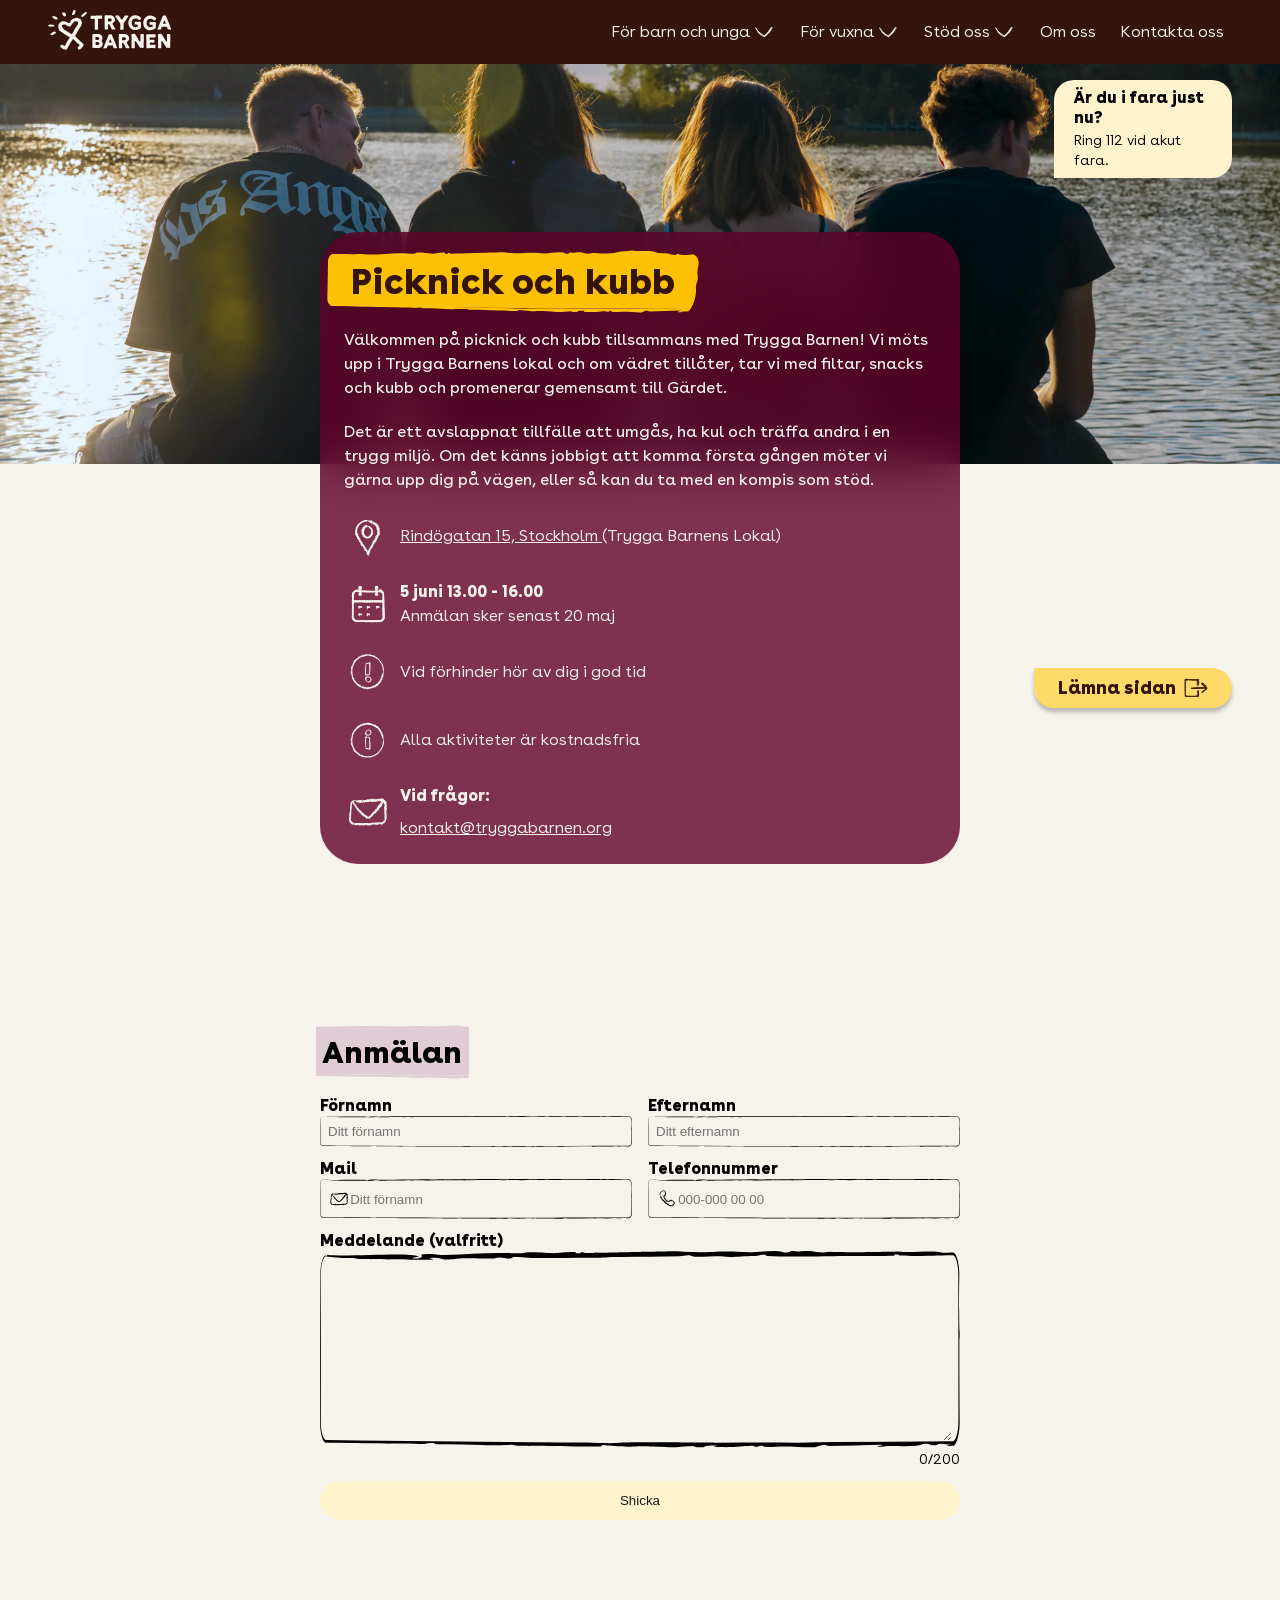
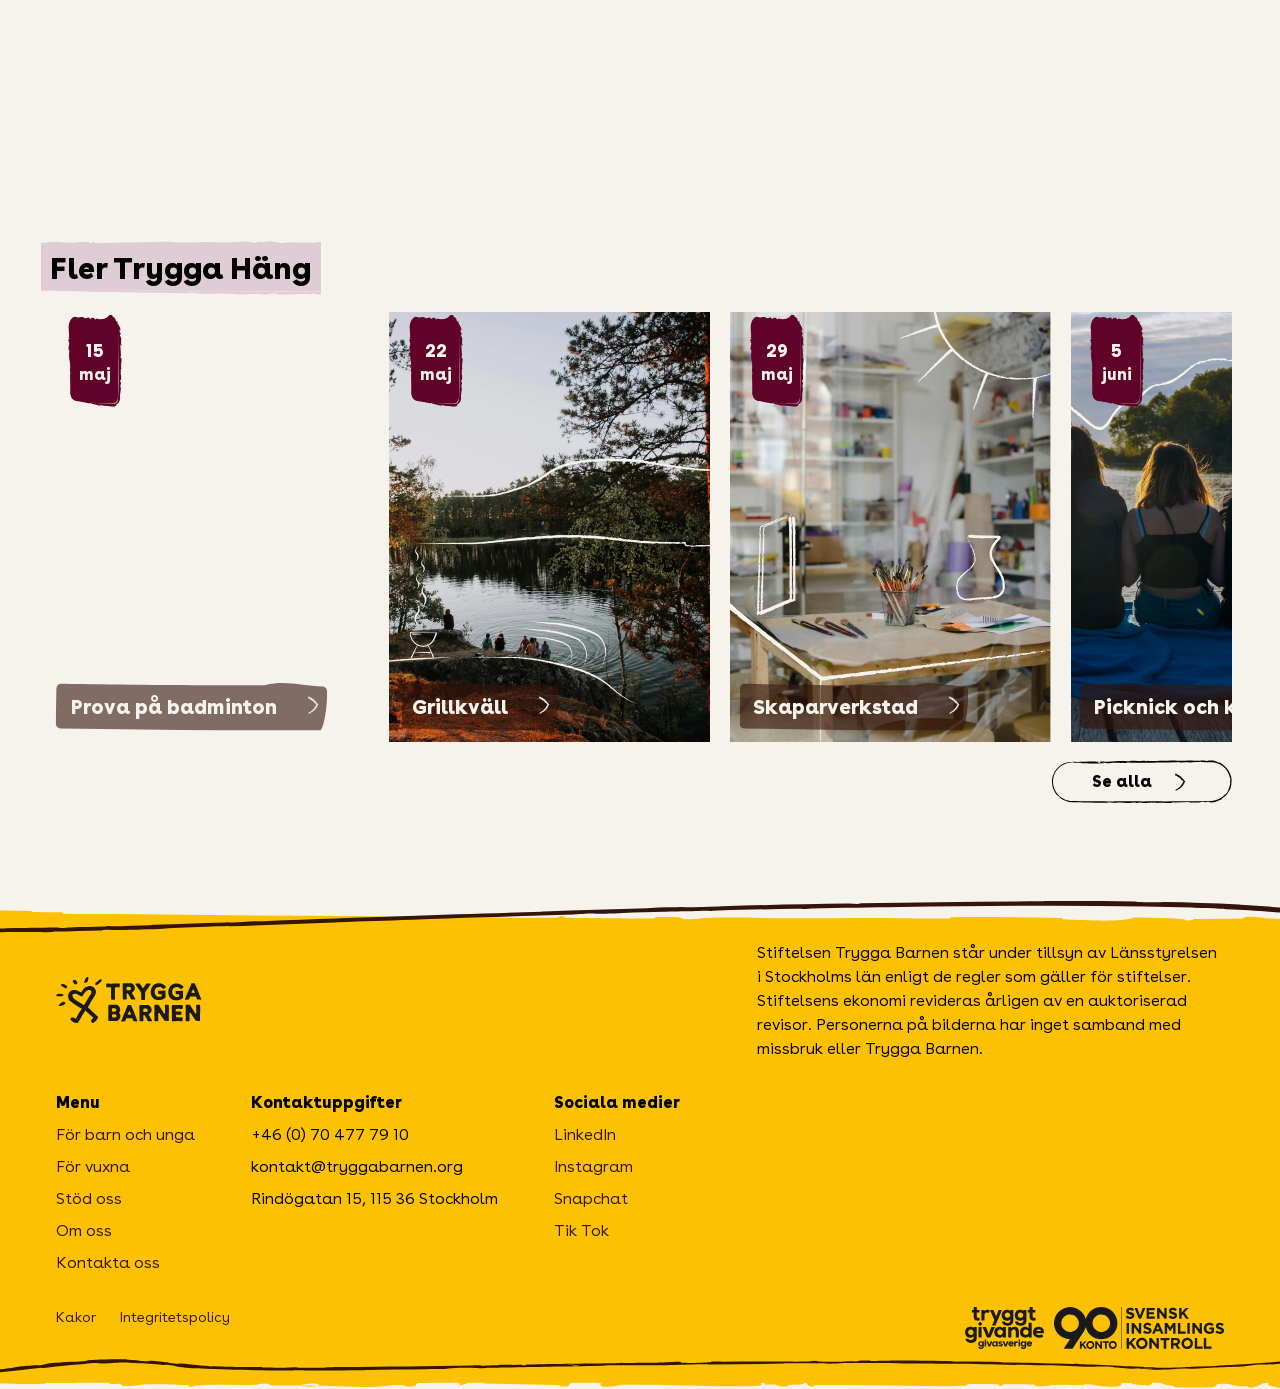
==== commit 0c64ce22: "fixe lite problem" ====
--- a/aktivitet.html
+++ b/aktivitet.html
@@ -5,7 +5,7 @@
     <meta name="viewport" content="width=device-width, initial-scale=1.0">
     <link href="https://fonts.googleapis.com/css2?family=Delicious+Handrawn&display=swap" rel="stylesheet">
     <link rel="stylesheet" href="styles/style.css">
-    <link rel="stylesheet" href="styles/förbarnochunga.css">
+    <link rel="stylesheet" href="styles/otherpages.css">
     <link rel="icon" href="img/logo/favorico.png" type="image/png">
     <title>Aktiviteter med Trygga Häng</title>
 </head>
@@ -496,18 +496,10 @@
                 <div class="footer-kakor">
                     <span class="kakor">
                         <a href="#" class="book-sm">Kakor</a>
-                        <!--lign-->
-                        <svg class="under-link-kakor">
-                            <use href="img/sprite.svg#lign"></use>
-                        </svg>
                     </span>
 
                     <span class="kakor">
                         <a href="#" class="book-sm">Integritetspolicy</a>
-                        <!--lign-->
-                        <svg class="under-link-integritetspolicy">
-                            <use href="img/sprite.svg#lign"></use>
-                        </svg>
                     </span>
                 </div>
             
--- a/styles/style.css
+++ b/styles/style.css
@@ -211,6 +211,12 @@
   padding: auto;
 }
 
+.icon-xl {
+  width: 36px;
+  height: 36px;
+  padding: auto;
+}
+
 .primary {
   fill: #34140b;
 }
@@ -1012,9 +1018,13 @@
 .content-block {
   display: flex;
   align-items: center;
+  justify-content: center;
   padding: 0px 56px;
-  gap: 20px;
+  gap: 56px;
   margin-bottom: 11.25rem;
+}
+.content-block .picture-stod {
+  max-width: 500px;
 }
 .content-block .picture {
   width: 50%;
@@ -1031,7 +1041,6 @@
   flex-direction: column;
   align-items: flex-start;
   padding: 32px;
-  gap: 24px;
   background-color: #610228;
   border-radius: 38px 38px 0px 38px;
 }
@@ -1064,7 +1073,7 @@
   justify-content: flex-end;
 }
 .content-block .article-content {
-  max-width: 50%;
+  max-width: 40%;
   display: flex;
   flex-direction: column;
   align-items: flex-start;
@@ -1116,12 +1125,16 @@
   .content-block .img-about-us {
     max-width: 216px;
   }
+  .content-block .picture {
+    width: auto;
+  }
   .content-block .article-content {
     max-width: 60%;
     min-width: 40%;
   }
   .content-block .article-content .about-us-btn {
     flex-direction: column;
+    align-items: flex-start;
   }
 }
 @media (max-width: 572px) {
@@ -1323,15 +1336,21 @@
 .to-the-adult .landscape-section .cards-section .landscape-card {
   background-color: #610228;
   padding: 16px 24px;
+  gap: 4px;
+  cursor: pointer;
+}
+.to-the-adult .landscape-section .cards-section .landscape-card:hover {
+  opacity: 90%;
 }
 .to-the-adult .landscape-section .cards-section .landscape-card .title {
   display: flex;
   align-items: center;
   color: #f6f2ec;
   fill: #f6f2ec;
+  gap: 4px;
 }
 .to-the-adult .landscape-section .cards-section .landscape-card p {
-  width: 70%;
+  width: 80%;
   color: #f6f2ec;
 }
 .to-the-adult .landscape-section .cards-section .landscape-card:first-child {
@@ -1376,13 +1395,17 @@
   display: flex;
   flex-direction: column;
   align-items: flex-start;
-  gap: 16px;
+  gap: 48px;
   padding: 0px 48px;
   margin-top: 11.625rem;
   margin-bottom: 11.625rem;
 }
-.donation .preamble-lg {
-  max-width: 40%;
+.donation .donation-text {
+  display: flex;
+  flex-direction: column;
+  align-items: flex-start;
+  gap: 16px;
+  width: 50%;
 }
 .donation .donation-content {
   min-width: 60%;
@@ -1392,6 +1415,8 @@
   gap: 48px;
 }
 .donation .donation-content .donation-item {
+  height: -moz-fit-content;
+  height: fit-content;
   display: flex;
   flex-direction: column;
   align-items: center;
@@ -1406,21 +1431,35 @@
   flex-direction: column;
   align-items: center;
 }
-.donation .donation-content .btn-donation:hover .under-link {
-  display: block;
-}
 .donation .donation-content .btn-donation .btn-text {
   display: flex;
+  align-items: center;
 }
 .donation .donation-content .btn-donation .under-link {
-  display: none;
   height: 4px;
   fill: #f6f2ec;
 }
+.donation .donation-content .btn-donation:hover .under-link {
+  fill: rgba(97, 2, 40, 0.8);
+  color: rgba(97, 2, 40, 0.8);
+}
+.donation .donation-content .btn-donation:hover .btn-text {
+  color: rgba(97, 2, 40, 0.8);
+  white-space: nowrap;
+}
 
 @media (max-width: 769px) {
-  .donation .preamble-lg {
-    max-width: 100%;
+  .donation .donation-text {
+    width: 100%;
+  }
+  .donation .donation-content {
+    gap: 8px;
+  }
+  .donation .donation-content .donation-item .btn-donation .heading-2xl {
+    white-space: nowrap;
+  }
+  .donation .donation-content .donation-item .btn-donation .under-link {
+    width: 80%;
   }
 }
 @media (max-width: 572px) {
@@ -1430,6 +1469,7 @@
   }
   .donation .donation-content {
     flex-direction: column;
+    gap: 28px;
   }
 }
 /*===================
@@ -1438,10 +1478,10 @@
 footer {
   display: flex;
   flex-direction: column;
-  padding: 32px 48px;
+  padding: 40px 56px;
   gap: 32px;
   background-image: url(../img/graphic-element/footer.svg);
-  background-position: center;
+  background-position: center top;
   background-size: cover;
   background-repeat: no-repeat;
 }
--- a/styles/otherpages.css
+++ b/styles/otherpages.css
@@ -0,0 +1,1280 @@
+@charset "UTF-8";
+/* =============
+General 
+================*/
+@import url("https://fonts.googleapis.com/css2?family=Delicious+Handrawn&display=swap");
+* {
+  box-sizing: border-box;
+  margin: 0;
+  padding: 0;
+}
+
+html,
+body {
+  width: 100%;
+  max-width: 100%;
+  margin: 0;
+  padding: 0;
+  overflow-x: hidden;
+}
+
+html {
+  scroll-behavior: smooth;
+}
+
+/*=================
+Variables Core
+===================*/
+/*Gray*/
+/*Yellow*/
+/*Maroon*/
+/*Brown*/
+/*==================
+Variables Tockens
+====================*/
+/*Color*/
+/*Text*/
+/*Background*/
+/*Border*/
+/*Effects*/
+/*Illustrations*/
+/*Highlights*/
+/*Logo*/
+/*Button*/
+/*Outlined*/
+/*Primary*/
+/*Secondary*/
+/*Filled*/
+/*Primary*/
+/*Text*/
+/*Spacing*/
+/*Border-radius*/
+/*Border*/
+/*==================
+Breakpoints 
+====================*/
+/*==================
+Button 
+====================*/
+.button {
+  border-radius: 100000px;
+  padding: 12px 40px;
+  display: flex;
+  justify-content: center;
+  align-items: center;
+  gap: 1rem;
+  border: none;
+  cursor: pointer;
+}
+.button .button__icon {
+  transition: all 0.3s ease;
+}
+.button:hover .button__icon {
+  transform: translateX(10px);
+}
+
+.button--filled {
+  background: #fdc104;
+  color: #1a1a1a;
+  fill: #1a1a1a;
+}
+.button--filled:hover {
+  background-color: #eab200;
+}
+.button--filled:disabled {
+  background-color: #fff3cd;
+}
+
+.button--outlined {
+  position: relative;
+  background: transparent;
+  border: none;
+  outline: none;
+}
+.button--outlined:hover {
+  background-color: rgba(52, 20, 11, 0.062745098);
+}
+.button--outlined .button__content {
+  display: flex;
+  justify-content: center;
+  align-items: center;
+  gap: 1rem;
+}
+.button--outlined .button__border {
+  position: absolute;
+  inset: 0;
+  width: 100%;
+  height: 100%;
+  pointer-events: none;
+  pointer-events: none;
+  overflow: visible;
+  aspect-ratio: none;
+}
+.button--outlined .long-btn {
+  transform: scaleX(1.3);
+}
+
+@media (max-width: 572px) {
+  .button--outlined .button {
+    padding: 12px 28px;
+  }
+  .button--outlined .long-btn {
+    transform: scaleX(1.2);
+  }
+}
+.panik {
+  padding: 8px 24px;
+  display: flex;
+  align-items: center;
+  gap: 8px;
+  background-color: #FEDA68;
+  box-shadow: 0px 4px 4px 0px rgba(0, 0, 0, 0.25);
+  border: none;
+  border-radius: 0px 20px 20px 20px;
+  position: fixed;
+  right: 48px;
+  top: 668px;
+  z-index: 1000000;
+  cursor: pointer;
+}
+.panik h6 {
+  color: #34140b;
+}
+.panik .exit-icon {
+  color: #34140b;
+}
+.panik:hover {
+  background-color: #eab200;
+}
+
+@media (max-width: 572px) {
+  .panik {
+    padding: 12px 12px;
+  }
+  h6 {
+    margin: 0px;
+  }
+}
+/*==================
+Highlight 
+====================*/
+.highlight-content {
+  position: relative;
+  display: inline-flex;
+  align-items: center;
+  /*justify-content: center;*/
+  padding: 0.05em 0.18em;
+  white-space: nowrap;
+  vertical-align: baseline;
+}
+.highlight-content .highlight {
+  position: absolute;
+  inset: 0;
+  width: 100%;
+  height: 100%;
+  z-index: 0;
+  pointer-events: none;
+  -o-object-fit: fill;
+     object-fit: fill;
+  overflow: visible;
+  transform: scaleX(1.1) scaleY(1.6);
+}
+.highlight-content .text {
+  position: relative;
+  z-index: 1;
+  color: #34140b;
+}
+
+.highlight-header {
+  font-size: 2rem;
+  position: relative;
+  display: inline-block;
+  padding: 0.5rem 0.15rem;
+}
+.highlight-header .highlight-bg {
+  position: absolute;
+  width: 100%;
+  z-index: -1;
+  inset: 0;
+  height: 100%;
+  -o-object-fit: cover;
+     object-fit: cover;
+  transform: scaleX(1.05);
+}
+
+/*==================
+Icon 
+====================*/
+.icon {
+  width: 24px;
+  height: 24px;
+  padding: auto;
+}
+
+.icon-xl {
+  width: 36px;
+  height: 36px;
+  padding: auto;
+}
+
+.primary {
+  fill: #34140b;
+}
+
+.invert {
+  color: #f6f2ec;
+}
+
+/*==================
+Breakpoints 
+====================*/
+/*Font*/
+/*Delicious Handrawn*/
+.delicious-handrawn-regular {
+  font-family: "Delicious Handrawn", cursive;
+  font-weight: 400;
+  font-style: normal;
+}
+
+/*Buenos Aires*/
+/*Regular*/
+@font-face {
+  font-family: "BuenosAires";
+  src: url("../font/buenosaires/BuenosAires-Regular.ttf") format("truetype");
+  font-weight: 500;
+  font-style: normal;
+}
+/*Book*/
+@font-face {
+  font-family: "BuenosAires";
+  src: url("../font/buenosaires/BuenosAires-Book.ttf") format("truetype");
+  font-weight: 400;
+  font-style: normal;
+}
+/*Black*/
+@font-face {
+  font-family: "BuenosAires";
+  src: url("../font/buenosaires/BuenosAires-Black.ttf") format("truetype");
+  font-weight: 900;
+  font-style: normal;
+}
+/*Font-familly*/
+/*Font-size*/
+/*Font-weight*/
+/*Line-height*/
+/*=========================
+Styles
+===========================*/
+/*Heading*/
+.heading-huge {
+  font-family: "BuenosAires";
+  font-weight: 900;
+  font-size: 74px;
+  line-height: 80px;
+}
+
+.heading-5xl {
+  font-family: "BuenosAires";
+  font-weight: 900;
+  font-size: 48px;
+  line-height: 58px;
+}
+
+.heading-4xl {
+  font-family: "BuenosAires";
+  font-weight: 900;
+  font-size: 36px;
+  line-height: 48px;
+}
+
+.heading-3xl {
+  font-family: "BuenosAires";
+  font-weight: 900;
+  font-size: 30px;
+  line-height: 40px;
+}
+
+.heading-2xl {
+  font-family: "BuenosAires";
+  font-weight: 900;
+  font-size: 24px;
+  line-height: 32px;
+}
+
+.heading-xl {
+  font-family: "BuenosAires";
+  font-weight: 900;
+  font-size: 20px;
+  line-height: 28px;
+}
+
+.heading-lg {
+  font-family: "BuenosAires";
+  font-weight: 900;
+  font-size: 18px;
+  line-height: 24px;
+}
+
+.heading-md {
+  font-family: "BuenosAires";
+  font-weight: 900;
+  font-size: 16px;
+  line-height: 20px;
+}
+
+@media (max-width: 769px) {
+  .heading-huge {
+    font-family: "BuenosAires";
+    font-weight: 900;
+    font-size: 64px;
+    line-height: 72px;
+  }
+  .heading-5xl {
+    font-family: "BuenosAires";
+    font-weight: 900;
+    font-size: 36px;
+    line-height: 48px;
+  }
+  .heading-4xl {
+    font-family: "BuenosAires";
+    font-weight: 900;
+    font-size: 30px;
+    line-height: 40px;
+  }
+  .heading-3xl {
+    font-family: "BuenosAires";
+    font-weight: 900;
+    font-size: 24px;
+    line-height: 32px;
+  }
+  .heading-2xl {
+    font-family: "BuenosAires";
+    font-weight: 900;
+    font-size: 20px;
+    line-height: 28px;
+  }
+  .heading-xl {
+    font-family: "BuenosAires";
+    font-weight: 900;
+    font-size: 18px;
+    line-height: 24px;
+  }
+  .heading-md {
+    font-family: "BuenosAires";
+    font-weight: 900;
+    font-size: 14px;
+    line-height: 18px;
+  }
+}
+@media (max-width: 572px) {
+  .heading-huge {
+    font-family: "BuenosAires";
+    font-weight: 900;
+    font-size: 36px;
+    line-height: 48px;
+  }
+  .heading-5xl {
+    font-family: "BuenosAires";
+    font-weight: 900;
+    font-size: 36px;
+    line-height: 48px;
+  }
+  .heading-4xl {
+    font-family: "BuenosAires";
+    font-weight: 900;
+    font-size: 24px;
+    line-height: 32px;
+  }
+  .heading-3xl {
+    font-family: "BuenosAires";
+    font-weight: 900;
+    font-size: 20px;
+    line-height: 28px;
+  }
+  .heading-2xl {
+    font-family: "BuenosAires";
+    font-weight: 900;
+    font-size: 18px;
+    line-height: 24px;
+  }
+  .heading-xl {
+    font-family: "BuenosAires";
+    font-weight: 900;
+    font-size: 14px;
+    line-height: 18px;
+  }
+  .heading-md {
+    font-family: "BuenosAires";
+    font-weight: 900;
+    font-size: 14px;
+    line-height: 18px;
+  }
+}
+/*Preamble*/
+.preamble-5xl {
+  font-family: "BuenosAires";
+  font-weight: 500;
+  font-size: 48px;
+  line-height: 58px;
+}
+
+.preamble-3xl {
+  font-family: "BuenosAires";
+  font-weight: 500;
+  font-size: 30px;
+  line-height: 40px;
+}
+
+.preamble-lg {
+  font-family: "BuenosAires";
+  font-weight: 500;
+  font-size: 18px;
+  line-height: 28px;
+}
+
+.preamble-md {
+  font-family: "BuenosAires";
+  font-weight: 500;
+  font-size: 16px;
+  line-height: 24px;
+}
+
+@media (max-width: 769px) {
+  .preamble-5xl {
+    font-family: "BuenosAires";
+    font-weight: 500;
+    font-size: 36px;
+    line-height: 48px;
+  }
+  .preamble-3xl {
+    font-family: "BuenosAires";
+    font-weight: 500;
+    font-size: 24px;
+    line-height: 36px;
+  }
+  .preamble-lg {
+    font-family: "BuenosAires";
+    font-weight: 500;
+    font-size: 16px;
+    line-height: 24px;
+  }
+  .preamble-md {
+    font-family: "BuenosAires";
+    font-weight: 500;
+    font-size: 14px;
+    line-height: 20px;
+  }
+}
+@media (max-width: 572px) {
+  .preamble-5xl {
+    font-family: "BuenosAires";
+    font-weight: 500;
+    font-size: 24px;
+    line-height: 36px;
+  }
+  .preamble-3xl {
+    font-family: "BuenosAires";
+    font-weight: 500;
+    font-size: 20px;
+    line-height: 28px;
+  }
+  .preamble-lg {
+    font-family: "BuenosAires";
+    font-weight: 500;
+    font-size: 14px;
+    line-height: 24px;
+  }
+  .preamble-md {
+    font-family: "BuenosAires";
+    font-weight: 500;
+    font-size: 14px;
+    line-height: 20px;
+  }
+}
+/*Body*/
+/*Book*/
+.book-xl {
+  font-family: "BuenosAires";
+  font-weight: 400;
+  font-size: 24px;
+  line-height: 32px;
+}
+
+.book-lg {
+  font-family: "BuenosAires";
+  font-weight: 400;
+  font-size: 18px;
+  line-height: 28px;
+}
+
+.book-md {
+  font-family: "BuenosAires";
+  font-weight: 400;
+  font-size: 16px;
+  line-height: 24px;
+}
+
+.book-sm {
+  font-family: "BuenosAires";
+  font-weight: 400;
+  font-size: 14px;
+  line-height: 20px;
+}
+
+@media (max-width: 769px) {
+  .book-xl {
+    font-family: "BuenosAires";
+    font-weight: 400;
+    font-size: 24px;
+    line-height: 32px;
+  }
+  .book-lg {
+    font-family: "BuenosAires";
+    font-weight: 400;
+    font-size: 16px;
+    line-height: 24px;
+  }
+  .book-md {
+    font-family: "BuenosAires";
+    font-weight: 400;
+    font-size: 14px;
+    line-height: 20px;
+  }
+  .book-sm {
+    font-family: "BuenosAires";
+    font-weight: 400;
+    font-size: 14px;
+    line-height: 20px;
+  }
+}
+@media (max-width: 572px) {
+  .book-xl {
+    font-family: "BuenosAires";
+    font-weight: 400;
+    font-size: 18px;
+    line-height: 28px;
+  }
+  .book-lg {
+    font-family: "BuenosAires";
+    font-weight: 400;
+    font-size: 16px;
+    line-height: 24px;
+  }
+  .book-md {
+    font-family: "BuenosAires";
+    font-weight: 400;
+    font-size: 12px;
+    line-height: 16px;
+  }
+  .book-sm {
+    font-family: "BuenosAires";
+    font-weight: 400;
+    font-size: 14px;
+    line-height: 20px;
+  }
+}
+/*Black*/
+.black-lg {
+  font-family: "BuenosAires";
+  font-weight: 900;
+  font-size: 18px;
+  line-height: 28px;
+}
+
+.black-md {
+  font-family: "BuenosAires";
+  font-weight: 900;
+  font-size: 16px;
+  line-height: 24px;
+}
+
+.black-sm {
+  font-family: "BuenosAires";
+  font-weight: 400;
+  font-size: 14px;
+  line-height: 20px;
+}
+
+@media (max-width: 769px) {
+  .black-lg {
+    font-family: "BuenosAires";
+    font-weight: 900;
+    font-size: 16px;
+    line-height: 24px;
+  }
+  .black-md {
+    font-family: "BuenosAires";
+    font-weight: 900;
+    font-size: 14px;
+    line-height: 20px;
+  }
+  .black-sm {
+    font-family: "BuenosAires";
+    font-weight: 900;
+    font-size: 12px;
+    line-height: 18px;
+  }
+}
+@media (max-width: 572px) {
+  .black-lg {
+    font-family: "BuenosAires";
+    font-weight: 900;
+    font-size: 16px;
+    line-height: 24px;
+  }
+  .black-md {
+    font-family: "BuenosAires";
+    font-weight: 900;
+    font-size: 12px;
+    line-height: 16px;
+  }
+  .black-sm {
+    font-family: "BuenosAires";
+    font-weight: 900;
+    font-size: 14px;
+    line-height: 20px;
+  }
+}
+/*Decor*/
+.decor-md {
+  font-family: "BuenosAires";
+  font-size: 30px;
+  line-height: 36px;
+}
+
+@media (max-width: 769px) {
+  .decor-md {
+    font-family: "BuenosAires";
+    font-size: 30px;
+    line-height: 36px;
+  }
+}
+@media (max-width: 572px) {
+  .decor-md {
+    font-family: "BuenosAires";
+    font-size: 24px;
+    line-height: 32px;
+  }
+}
+/*Hero used for för barn och unga, trygga häng, aktivitet and Stödverksamhet*/
+.hero {
+  width: 100vw;
+  height: 29rem;
+  background-position: center;
+  background-repeat: no-repeat;
+  background-size: cover;
+  padding: 80px 48px;
+  position: relative;
+}
+.hero .in-danger {
+  width: 15%;
+  margin-left: auto;
+  display: flex;
+  flex-direction: column;
+  gap: 2px;
+  padding: 8px 20px;
+  border-radius: 20px 20px 20px 0px;
+  background-color: #fff3cd;
+}
+.hero .hero-information {
+  width: 43%;
+  padding: 24px;
+  background-color: rgba(52, 20, 11, 0.6);
+  backdrop-filter: blur(25px);
+  border-radius: 38px;
+  position: absolute;
+  bottom: -100px;
+  display: flex;
+  flex-direction: column;
+  gap: 10px;
+  color: #f6f2ec;
+}
+.hero .hero-information-activity {
+  width: 50%;
+  position: absolute;
+  left: 50%;
+  transform: translateX(-50%);
+  padding: 24px;
+  background-color: rgba(97, 2, 40, 0.8);
+  backdrop-filter: blur(25px);
+  border-radius: 38px;
+  position: absolute;
+  bottom: -400px;
+  display: flex;
+  flex-direction: column;
+  align-items: flex-start;
+  gap: 20px;
+}
+.hero .hero-information-activity .activity-coordinates {
+  display: flex;
+  flex-direction: column;
+  gap: 20px;
+  align-items: flex-start;
+}
+.hero .hero-information-activity .activity-coordinates .iconxl {
+  width: 48px;
+  height: 48px;
+}
+.hero .hero-information-activity .activity-coordinates .underline {
+  text-decoration: underline;
+}
+.hero .hero-information-activity .activity-coordinates .info-onelign {
+  display: flex;
+  justify-content: flex-start;
+  gap: 8px;
+  align-items: center;
+}
+.hero .hero-information-activity .activity-coordinates .info-twolign {
+  display: flex;
+  gap: 8px;
+  align-items: center;
+}
+.hero .hero-information-activity .activity-coordinates .info-twolign .detail-information {
+  display: flex;
+  flex-direction: column;
+  gap: 8px;
+}
+
+.for-barn {
+  background-image: url(../img/pictures/för-barn-och-unga-hero.png);
+}
+
+.stodverksamhet {
+  background-image: url(../img/pictures/stodverksamhet-hero.png);
+}
+
+.trygga-hang {
+  background-image: url(../img/pictures/trygga-hang-hero.png);
+}
+
+.activity {
+  background-image: url(../img/pictures/activitiet-hero.webp);
+}
+
+@media (max-width: 769px) {
+  .hero .in-danger {
+    width: 30%;
+  }
+  .hero .hero-information-activity {
+    width: 90%;
+  }
+}
+@media (max-width: 572px) {
+  .hero {
+    padding: 16px;
+  }
+  .hero .in-danger {
+    width: 50%;
+  }
+  .hero .hero-information {
+    width: 90%;
+  }
+}
+/*Your right*/
+.your-right {
+  display: flex;
+  flex-direction: column;
+  align-items: flex-start;
+  gap: 16px;
+  padding: 0px 48px;
+  position: relative;
+}
+.your-right .your-right-content {
+  display: grid;
+  grid-template-columns: repeat(4, 1fr);
+  justify-content: center;
+  width: 100%;
+  padding: 51px 0px;
+}
+.your-right .your-right-content .your-right-item {
+  min-height: 400px;
+  max-width: 300px;
+  display: flex;
+  flex-direction: column;
+  gap: 12px;
+  text-align: center;
+  margin-left: -6px;
+}
+.your-right .your-right-content .flexstart {
+  justify-content: flex-start;
+}
+.your-right .your-right-content .flexend {
+  justify-content: flex-end;
+}
+.your-right .läs-mer {
+  align-self: flex-end;
+}
+
+@media (max-width: 769px) {
+  .your-right .your-right-content {
+    grid-template-columns: repeat(2, 1fr);
+  }
+}
+@media (max-width: 572px) {
+  .your-right {
+    padding: 0px 16px;
+  }
+  .your-right .your-right-content {
+    display: flex;
+    flex-direction: row;
+    overflow-x: scroll;
+    gap: 10px;
+    width: 100%;
+    justify-content: flex-start;
+  }
+  .your-right .your-right-item {
+    width: 216px;
+    height: 328px;
+    margin-top: 0px;
+  }
+}
+/*Stories*/
+.stories {
+  display: flex;
+  flex-direction: column;
+  gap: 16px;
+  align-items: flex-start;
+  padding: 0px 48px;
+  margin: 7.5rem 0rem;
+}
+.stories .story-cards {
+  max-width: 100%;
+  display: grid;
+  grid-template-columns: repeat(2, 1fr);
+  gap: 12px;
+}
+.stories .story-cards .story-card {
+  background-image: url(../img/graphic-element/testimonial-card.svg);
+  background-position: center;
+  background-repeat: no-repeat;
+  background-size: cover;
+  flex: 1;
+  display: flex;
+  flex-direction: column;
+  border-top-left-radius: 38px;
+  padding: 88px 65px 55px 76px;
+}
+.stories .story-cards .story-card .story-wrapper {
+  display: flex;
+  gap: -2px;
+}
+.stories .story-cards .story-card .story-wrapper .icon-quote {
+  width: 62px;
+  height: 62px;
+  color: #fee69b;
+}
+.stories .story-cards .story-card .story-wrapper .story {
+  width: 80%;
+  flex: 1;
+  display: flex;
+  flex-direction: column;
+  align-items: flex-end;
+}
+.stories .story-cards .story-card .story-wrapper .story .autor {
+  display: flex;
+}
+.stories .story-cards .story-card .story-wrapper .story p {
+  color: #f6f2ec;
+}
+.stories .läs-mer {
+  align-self: flex-end;
+}
+
+@media (max-width: 769px) {
+  .stories .story-cards {
+    grid-template-columns: repeat(1, 1fr);
+  }
+}
+@media (max-width: 572px) {
+  .stories {
+    padding: 0px 16px;
+  }
+  .stories .story-cards .story-card {
+    padding: 24px 10px;
+  }
+}
+/*================================================
+
+Stödversamhet
+
+==================================================*/
+.different-groups {
+  margin-top: 14.75rem;
+  display: grid;
+  grid-template-columns: repeat(2, 1fr);
+  grid-template-rows: repeat(2, 1fr);
+  gap: 20px;
+  justify-content: center;
+  align-items: center;
+  padding: 0px 155px;
+}
+.different-groups .group-card {
+  height: 100%;
+  background-color: #610228;
+  gap: 12px;
+  padding: 24px 16px;
+  border-radius: 20px;
+  cursor: pointer;
+}
+.different-groups .group-card .group-title {
+  display: flex;
+  align-items: center;
+  color: #f6f2ec;
+  fill: #f6f2ec;
+}
+.different-groups .group-card p {
+  color: #f6f2ec;
+}
+
+@media (max-width: 769px) {
+  .different-groups {
+    padding: 0px 24px;
+  }
+}
+@media (max-width: 572px) {
+  .different-groups {
+    padding: 0px 16px;
+    grid-template-columns: repeat(1, 1fr);
+  }
+}
+/*Information bottom used also in trygga-hang*/
+.informations {
+  margin-top: 14.75rem;
+  padding: 0px 48px;
+}
+.informations .information-bottom {
+  padding: 0px 48px;
+  display: flex;
+  justify-content: space-between;
+  margin-bottom: 10rem;
+}
+.informations .information-bottom .other-information {
+  width: 80%;
+  display: flex;
+  flex-direction: column;
+  align-items: center;
+  padding: 40px;
+}
+.informations .information-bottom .other-information .info-title-and-lign {
+  display: flex;
+  flex-direction: column;
+  align-items: center;
+}
+.informations .information-bottom .other-information .info-title-and-lign .icon .lign {
+  color: #34140b;
+}
+.informations .information-bottom .other-information .info-title-and-lign .lign {
+  height: 4px;
+  width: 100%;
+}
+.informations .information-bottom .other-information .info-title-and-lign .info-title {
+  display: flex;
+  cursor: pointer;
+}
+.informations .information-bottom .other-information .info-title-and-lign p {
+  text-align: center;
+}
+
+@media (max-width: 769px) {
+  .informations {
+    padding: 0px 24px;
+  }
+  .informations .fler-trygga {
+    flex-direction: column;
+    gap: 24px;
+    align-items: center;
+    padding: 24px 0px;
+  }
+  .informations .fler-trygga .other-information {
+    align-items: flex-start;
+    padding: 0px;
+  }
+  .informations .fler-trygga .other-information .info-title-and-lign {
+    align-items: flex-start;
+  }
+}
+@media (max-width: 572px) {
+  .informations {
+    margin-top: 5rem;
+    padding: 0px 16px;
+    display: flex;
+    flex-direction: column;
+    gap: 24px;
+    align-items: flex-start;
+  }
+  .informations .information-bottom {
+    margin-bottom: 0rem;
+    flex-direction: column;
+    width: 100%;
+    padding: 0px;
+  }
+  .informations .information-bottom .other-information {
+    width: 100%;
+  }
+  .verksamheter {
+    margin-bottom: 5rem;
+  }
+}
+/*================================================
+
+Trygga-häng
+
+==================================================*/
+/*Heart-information*/
+.heart-informations {
+  padding: 0px 48px;
+  display: flex;
+  justify-content: space-between;
+  gap: 80px;
+}
+.heart-informations .heart-card {
+  width: 25%;
+  display: flex;
+  flex-direction: column;
+  gap: 12px;
+}
+.heart-informations .heart-card .heart-text {
+  display: flex;
+  flex-direction: column;
+  align-items: center;
+  text-align: center;
+}
+
+@media (max-width: 572px) {
+  .heart-informations {
+    flex-direction: column;
+    justify-content: flex;
+    align-items: center;
+  }
+  .heart-informations .heart-card {
+    width: 100%;
+  }
+}
+/*Activities*/
+.activities {
+  display: flex;
+  flex-direction: column;
+  align-items: flex-start;
+  gap: 16px;
+  padding: 0px 48px;
+  margin-top: 8.75rem;
+}
+.activities .preamble-lg {
+  max-width: 40%;
+}
+.activities .cards-activities {
+  width: 100%;
+  min-height: -moz-fit-content;
+  min-height: fit-content;
+  display: grid;
+  grid-template-columns: repeat(4, 1fr);
+  gap: 20px;
+}
+.activities .cards-activities .activity-card {
+  height: 26.875rem;
+  padding: 16px;
+  background-position: center;
+  background-size: cover;
+  background-repeat: no-repeat;
+  display: flex;
+  flex-direction: column;
+  justify-content: space-between;
+  align-items: flex-start;
+}
+.activities .cards-activities .activity-card:first-child {
+  background-image: url(../img/pictures/img-prova-på-badminton.webp);
+  border-radius: 38px 0px 0px 38px;
+}
+.activities .cards-activities .activity-card:nth-child(2) {
+  background-image: url(../img/pictures/img-grillkväll.webp);
+}
+.activities .cards-activities .activity-card:nth-child(3) {
+  background-image: url(../img/pictures/img-skaparverkstad.webp);
+}
+.activities .cards-activities .activity-card:nth-child(4) {
+  background-image: url(../img/pictures/picknikochkubb.webp);
+  border-radius: 0px 38px 0px 0px;
+}
+.activities .cards-activities .activity-card:nth-child(5) {
+  background-image: url(../img/pictures/spelkväll.webp);
+}
+.activities .cards-activities .activity-card:nth-child(6) {
+  background-image: url(../img/pictures/prova-pa-drejning.webp);
+}
+.activities .cards-activities .activity-card:nth-child(7) {
+  background-image: url(../img/pictures/browling.webp);
+}
+.activities .cards-activities .activity-card:nth-child(8) {
+  background-image: url(../img/pictures/diy-smycken.webp);
+}
+.activities .cards-activities .activity-card:nth-child(9) {
+  background-image: url(../img/pictures/mello-and-taccos.webp);
+  border-radius: 0px 0px 0px 38px;
+}
+.activities .cards-activities .activity-card:nth-child(10) {
+  background-image: url(../img/pictures/kvallbad.webp);
+}
+.activities .cards-activities .activity-card:nth-child(11) {
+  background-image: url(../img/pictures/lar-dig-baka-buller.webp);
+}
+.activities .cards-activities .activity-card:nth-child(12) {
+  background-image: url(../img/pictures/prova-pa-klatring.webp);
+  border-radius: 0px 0px 38px 0px;
+}
+.activities .cards-activities .activity-card .date {
+  display: flex;
+  flex-direction: column;
+  padding: 4px 8px;
+}
+.activities .cards-activities .activity-card .date h3 {
+  color: #f6f2ec;
+  text-align: center;
+}
+.activities .cards-activities .activity-card .date .month {
+  font-family: "BuenosAires";
+  font-size: 16px;
+  line-height: 20px;
+  font-weight: 700;
+}
+.activities .cards-activities .activity-card .highlight-content {
+  cursor: pointer;
+  display: flex;
+  justify-content: flex-start;
+}
+.activities .cards-activities .activity-card .highlight-content:hover .highlight-title {
+  color: #610228;
+}
+.activities .cards-activities .activity-card .highlight-content .highlight-title {
+  color: rgba(52, 20, 11, 0.6);
+  opacity: 60%;
+  width: 95%;
+  height: 100%;
+  -o-object-fit: cover;
+     object-fit: cover;
+}
+.activities .cards-activities .activity-card .highlight-content .title-event {
+  display: flex;
+  color: #f6f2ec;
+  fill: #f6f2ec;
+}
+.activities .btn-las-mer {
+  display: none;
+}
+
+@media (max-width: 769px) {
+  .activities .preamble-lg {
+    max-width: 80%;
+  }
+  .activities .cards-activities {
+    width: 100%;
+    grid-template-columns: repeat(3, 1fr);
+    gap: 8px;
+  }
+  .activities .cards-activities .activity-card {
+    width: 100%;
+    height: 350px;
+    padding: 8px;
+    border-radius: 20px !important;
+  }
+  .activities .cards-activities .activity-card:nth-child(n+10) {
+    display: none;
+  }
+  .activities .btn-las-mer {
+    display: flex;
+    align-self: center;
+  }
+}
+@media (max-width: 572px) {
+  .activities {
+    padding: 0px 16px;
+  }
+  .activities .cards-activities {
+    grid-template-columns: repeat(2, 1fr);
+  }
+  .activities .cards-activities .activity-card:nth-child(n+7) {
+    display: none;
+  }
+}
+/*================================================
+
+Aktivitet
+
+==================================================*/
+.formulaire {
+  margin: 35rem auto 20rem auto;
+  width: 50%;
+  display: flex;
+  align-items: flex-start;
+  flex-direction: column;
+  gap: 16px;
+}
+.formulaire form {
+  width: 100%;
+  display: flex;
+  flex-direction: column;
+  gap: 12px;
+}
+.formulaire form .form-utan-btn {
+  width: 100%;
+  display: flex;
+  flex-direction: column;
+  gap: 12px;
+}
+.formulaire form .form-utan-btn .form-wrapper {
+  display: flex;
+  width: 100%;
+  gap: 16px;
+}
+.formulaire form .form-utan-btn .form-wrapper .form-group {
+  display: flex;
+  flex-direction: column;
+  width: 100%;
+  align-items: flex-start;
+}
+.formulaire form .form-utan-btn .text-area {
+  display: flex;
+  flex-direction: column;
+}
+.formulaire form .form-utan-btn .input-border {
+  position: relative;
+  width: 100%;
+  padding: 8px;
+}
+.formulaire form .form-utan-btn .input-border .border {
+  position: absolute;
+  inset: 0;
+  width: 100%;
+  height: 100%;
+  pointer-events: none;
+  pointer-events: none;
+  overflow: visible;
+  aspect-ratio: none;
+}
+.formulaire form .form-utan-btn .input-border .text-input {
+  display: flex;
+}
+.formulaire form .form-utan-btn input, .formulaire form .form-utan-btn textarea {
+  width: 100%;
+  border: none;
+  background-color: transparent;
+}
+.formulaire form .form-utan-btn textarea {
+  padding: 16px;
+  outline: none;
+}
+.formulaire form .form-utan-btn .char-count {
+  align-self: flex-end;
+}
+
+@media (max-width: 769px) {
+  .formulaire {
+    width: 100%;
+    padding: 0px 24px;
+    margin: 35rem auto 10rem auto;
+  }
+}
+@media (max-width: 572px) {
+  .form-wrapper {
+    flex-direction: column;
+  }
+}/*# sourceMappingURL=otherpages.css.map */
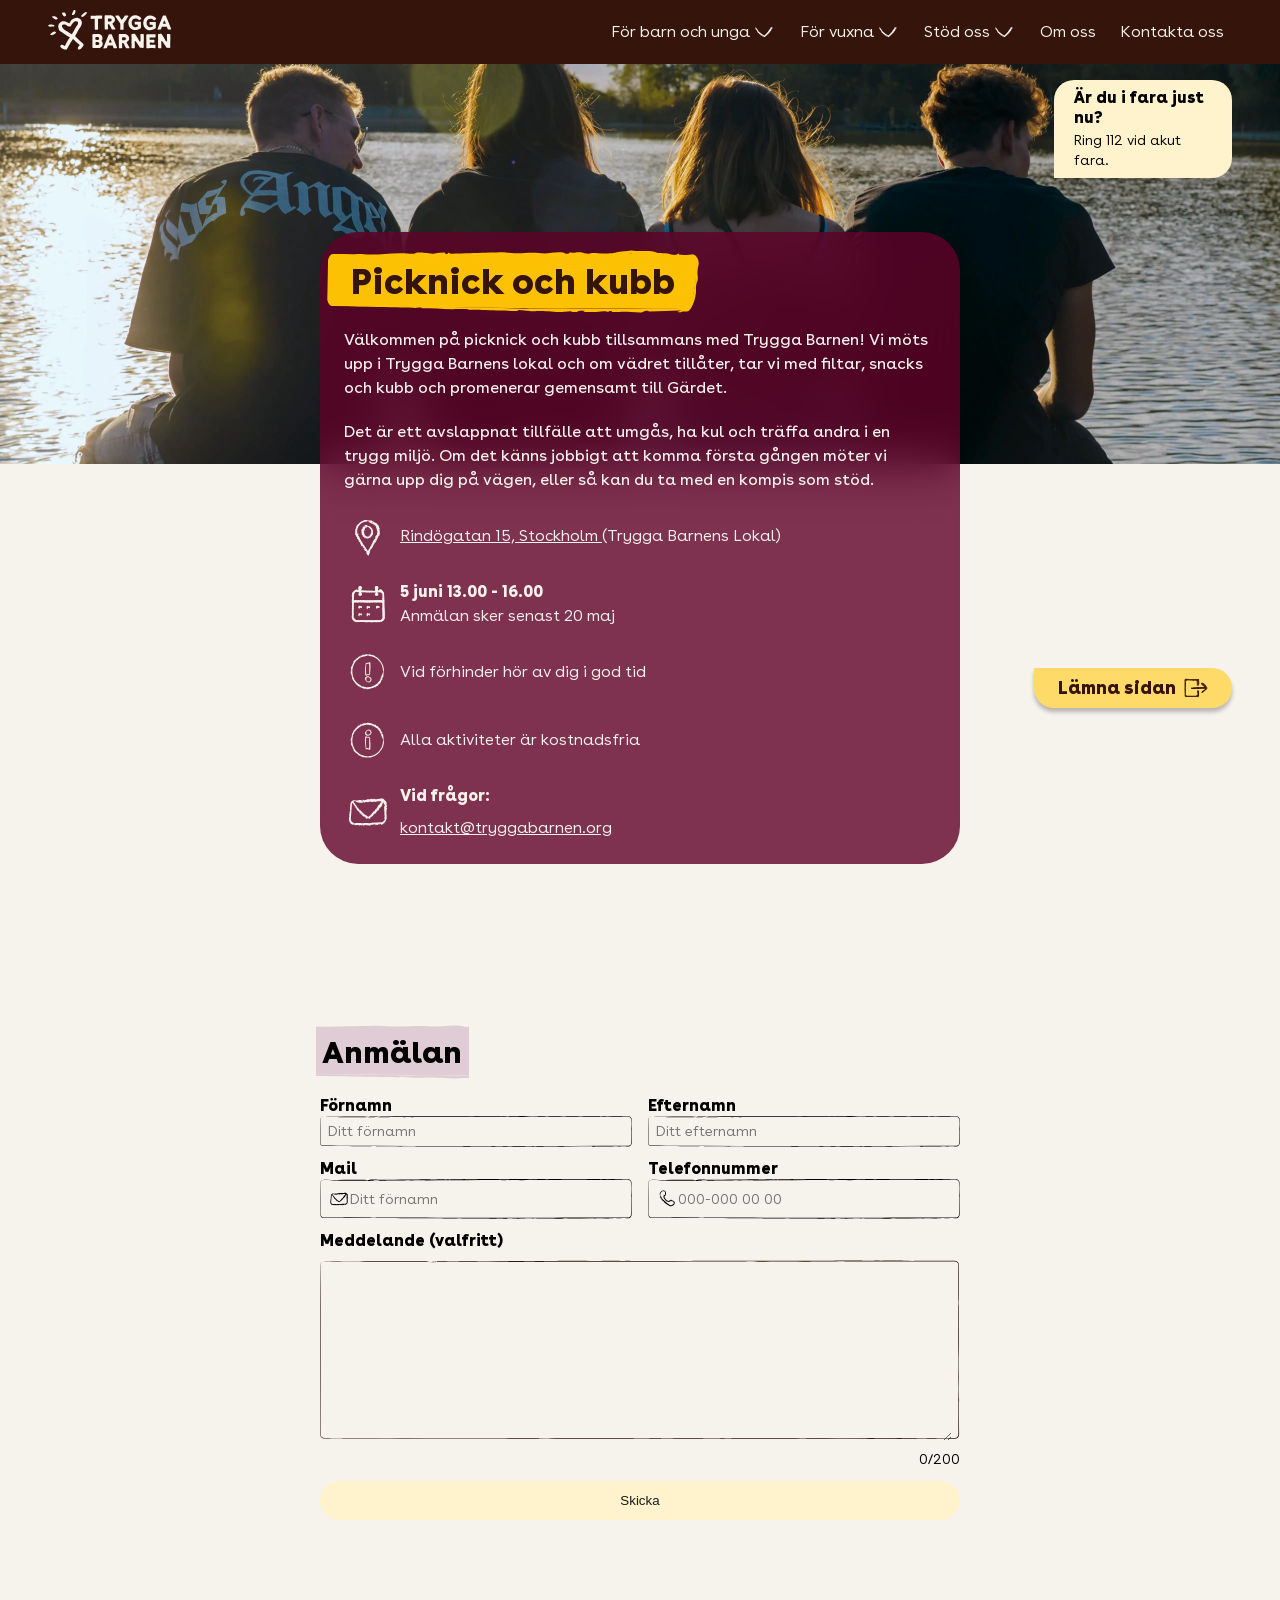
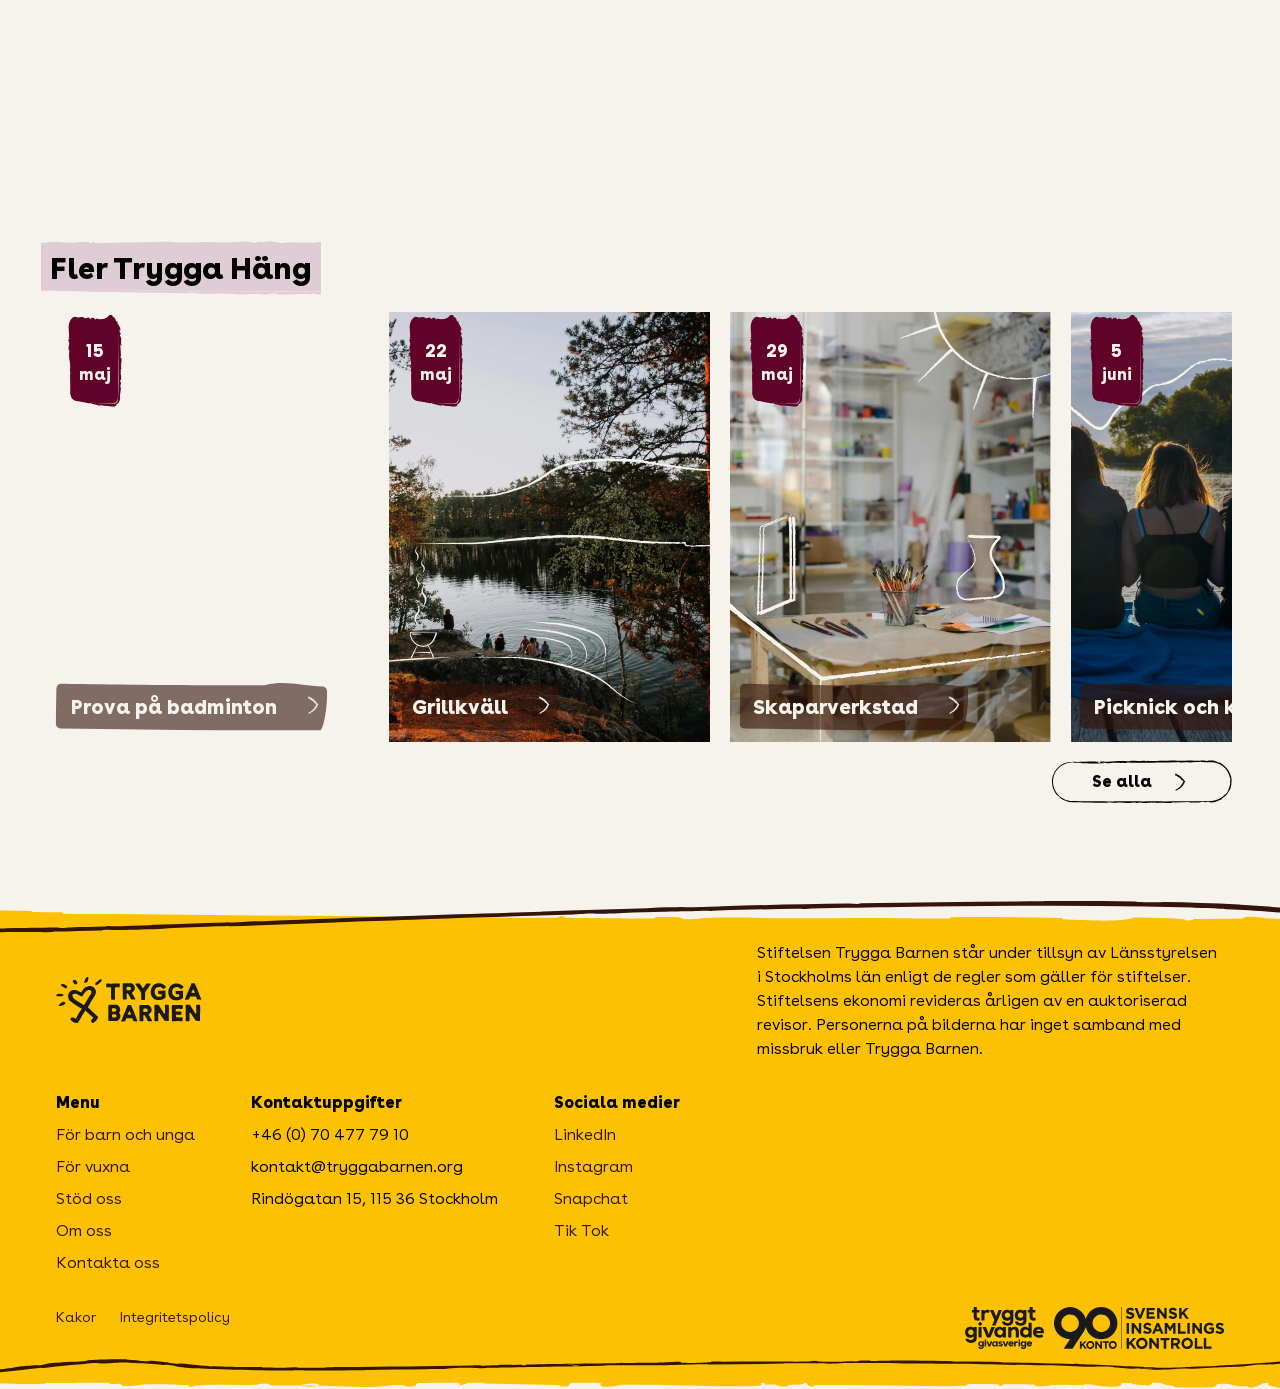
==== commit a2b6e9bd: "fixe problem" ====
--- a/aktivitet.html
+++ b/aktivitet.html
@@ -292,7 +292,7 @@
                 <label class="heading-md" for="message">Meddelande (valfritt)</label>
                 <div class="input-border">
                     <svg class="border">
-                            <use href="img/sprite.svg#border-form"></use>
+                            <use href="img/sprite.svg#border-form-xl"></use>
                         </svg>
                     <textarea class="text-input" id="message" name="message" rows="10" maxlength="200"></textarea>
                 </div>
@@ -302,7 +302,7 @@
             </div>
         </div>
 
-        <button class="button button--filled" id="submitBtn" type="button" disabled>Shicka</button>
+        <button class="button button--filled" id="submitBtn" type="button" disabled>Skicka</button>
 
     </form>
 
--- a/styles/style.css
+++ b/styles/style.css
@@ -116,7 +116,7 @@
 
 @media (max-width: 572px) {
   .button--outlined .button {
-    padding: 12px 28px;
+    padding: 12px 24px;
   }
   .button--outlined .long-btn {
     transform: scaleX(1.2);
@@ -688,7 +688,6 @@
   justify-content: space-between;
   align-items: center;
   background-color: #34140b;
-  /*backdrop-filter: blur(25px);*/
 }
 nav .nav-header {
   display: flex;
@@ -1012,6 +1011,9 @@
     flex-direction: column;
     bottom: -350px;
   }
+  .hero-statistics .statistics .statistic {
+    max-width: none;
+  }
 }
 /* Content block 
 Section used in index, trygga-hang, for-barn-och-unga and stodversamhet*/
@@ -1021,7 +1023,6 @@
   justify-content: center;
   padding: 0px 56px;
   gap: 56px;
-  margin-bottom: 11.25rem;
 }
 .content-block .picture-stod {
   max-width: 500px;
@@ -1041,7 +1042,7 @@
   flex-direction: column;
   align-items: flex-start;
   padding: 32px;
-  background-color: #610228;
+  background-color: rgba(97, 2, 40, 0.8);
   border-radius: 38px 38px 0px 38px;
 }
 .content-block .picture .trygga-hang-info .title-text {
@@ -1110,10 +1111,21 @@
   fill: #34140b;
 }
 
-.about-us, .stodchat, .what-is-trygga-hang {
+.about-us, .stodchat {
   margin-top: 15rem;
 }
 
+.about-us, .stodchat, .aktivitet-och-stod {
+  margin-bottom: 10rem;
+}
+
+/*.stochat-bis{
+    margin-bottom: 5rem;
+}*/
+.what-is-trygga-hang {
+  width: 80%;
+  margin: 15rem auto 120px auto;
+}
 .what-is-trygga-hang .article-content {
   min-width: 70%;
 }
@@ -1303,6 +1315,7 @@
   .testimonial {
     max-width: 100%;
     padding: 56px;
+    margin: 150px auto;
   }
 }
 /*To the adult*/
--- a/styles/otherpages.css
+++ b/styles/otherpages.css
@@ -116,7 +116,7 @@
 
 @media (max-width: 572px) {
   .button--outlined .button {
-    padding: 12px 28px;
+    padding: 12px 24px;
   }
   .button--outlined .long-btn {
     transform: scaleX(1.2);
@@ -656,7 +656,8 @@
     line-height: 32px;
   }
 }
-/*Hero used for för barn och unga, trygga häng, aktivitet and Stödverksamhet*/
+/*Hero */
+/* used for för barn och unga, trygga häng, aktivitet and Stödverksamhet*/
 .hero {
   width: 100vw;
   height: 29rem;
@@ -848,15 +849,16 @@
   background-position: center;
   background-repeat: no-repeat;
   background-size: cover;
-  flex: 1;
-  display: flex;
-  flex-direction: column;
+  display: flex;
+  flex-direction: column;
+  justify-content: space-between;
   border-top-left-radius: 38px;
   padding: 88px 65px 55px 76px;
 }
 .stories .story-cards .story-card .story-wrapper {
   display: flex;
   gap: -2px;
+  height: 100%;
 }
 .stories .story-cards .story-card .story-wrapper .icon-quote {
   width: 62px;
@@ -864,17 +866,21 @@
   color: #fee69b;
 }
 .stories .story-cards .story-card .story-wrapper .story {
-  width: 80%;
-  flex: 1;
+  width: 85%;
   display: flex;
   flex-direction: column;
   align-items: flex-end;
+  justify-content: space-between;
 }
 .stories .story-cards .story-card .story-wrapper .story .autor {
   display: flex;
+  gap: 2px;
+  height: -moz-fit-content;
+  height: fit-content;
 }
 .stories .story-cards .story-card .story-wrapper .story p {
   color: #f6f2ec;
+  height: 100%;
 }
 .stories .läs-mer {
   align-self: flex-end;
@@ -883,6 +889,7 @@
 @media (max-width: 769px) {
   .stories .story-cards {
     grid-template-columns: repeat(1, 1fr);
+    grid-template-rows: repeat(2, 1fr);
   }
 }
 @media (max-width: 572px) {
@@ -900,6 +907,7 @@
 ==================================================*/
 .different-groups {
   margin-top: 14.75rem;
+  margin-bottom: 12rem;
   display: grid;
   grid-template-columns: repeat(2, 1fr);
   grid-template-rows: repeat(2, 1fr);
@@ -911,6 +919,8 @@
 .different-groups .group-card {
   height: 100%;
   background-color: #610228;
+  display: flex;
+  flex-direction: column;
   gap: 12px;
   padding: 24px 16px;
   border-radius: 20px;
@@ -921,9 +931,13 @@
   align-items: center;
   color: #f6f2ec;
   fill: #f6f2ec;
+  gap: 4px;
 }
 .different-groups .group-card p {
   color: #f6f2ec;
+}
+.different-groups .group-card:hover {
+  opacity: 90%;
 }
 
 @media (max-width: 769px) {
@@ -933,27 +947,32 @@
 }
 @media (max-width: 572px) {
   .different-groups {
+    margin-top: 10rem;
+    margin-bottom: 7rem;
     padding: 0px 16px;
     grid-template-columns: repeat(1, 1fr);
   }
 }
-/*Information bottom used also in trygga-hang*/
+/* Information bottom*/
+/* used also in trygga-hang*/
 .informations {
   margin-top: 14.75rem;
   padding: 0px 48px;
 }
 .informations .information-bottom {
-  padding: 0px 48px;
-  display: flex;
-  justify-content: space-between;
+  padding: 0px;
+  display: flex;
+  justify-content: center;
+  gap: 48px;
   margin-bottom: 10rem;
 }
 .informations .information-bottom .other-information {
-  width: 80%;
+  width: 40%;
   display: flex;
   flex-direction: column;
   align-items: center;
   padding: 40px;
+  gap: 8px;
 }
 .informations .information-bottom .other-information .info-title-and-lign {
   display: flex;
@@ -967,23 +986,51 @@
   height: 4px;
   width: 100%;
 }
+.informations .information-bottom .other-information .info-title-and-lign .lign-kort {
+  height: 4px;
+  width: 70%;
+}
 .informations .information-bottom .other-information .info-title-and-lign .info-title {
   display: flex;
   cursor: pointer;
+  align-items: center;
 }
 .informations .information-bottom .other-information .info-title-and-lign p {
   text-align: center;
+}
+.informations .fler-trygga {
+  width: 100%;
+}
+.informations .fler-trygga .other-information {
+  align-items: flex-start;
+  padding: 40px 0px 40px 0px;
+}
+.informations .fler-trygga .other-information .info-title-and-lign {
+  align-items: flex-start;
 }
 
 @media (max-width: 769px) {
   .informations {
     padding: 0px 24px;
+    margin-bottom: 5rem;
+  }
+  .informations .information-bottom {
+    padding: 0px;
+    gap: 24px;
+  }
+  .informations .information-bottom .other-information {
+    width: 100%;
+    padding: 0px 16px;
+  }
+  .informations .information-bottom .other-information .info-title-and-lign {
+    align-items: center;
   }
   .informations .fler-trygga {
     flex-direction: column;
-    gap: 24px;
-    align-items: center;
+    gap: 20px;
+    align-items: flex-start;
     padding: 24px 0px;
+    width: 60%;
   }
   .informations .fler-trygga .other-information {
     align-items: flex-start;
@@ -1022,7 +1069,7 @@
 ==================================================*/
 /*Heart-information*/
 .heart-informations {
-  padding: 0px 48px;
+  padding: 0px 145px;
   display: flex;
   justify-content: space-between;
   gap: 80px;
@@ -1040,6 +1087,12 @@
   text-align: center;
 }
 
+@media (max-width: 769px) {
+  .heart-informations {
+    padding: 0px 24px;
+    gap: 16px;
+  }
+}
 @media (max-width: 572px) {
   .heart-informations {
     flex-direction: column;
@@ -1258,6 +1311,18 @@
   border: none;
   background-color: transparent;
 }
+.formulaire form .form-utan-btn input::-moz-placeholder, .formulaire form .form-utan-btn textarea::-moz-placeholder {
+  font-family: "BuenosAires";
+  font-weight: 400;
+  font-size: 14px;
+  line-height: 20px;
+}
+.formulaire form .form-utan-btn input::placeholder, .formulaire form .form-utan-btn textarea::placeholder {
+  font-family: "BuenosAires";
+  font-weight: 400;
+  font-size: 14px;
+  line-height: 20px;
+}
 .formulaire form .form-utan-btn textarea {
   padding: 16px;
   outline: none;
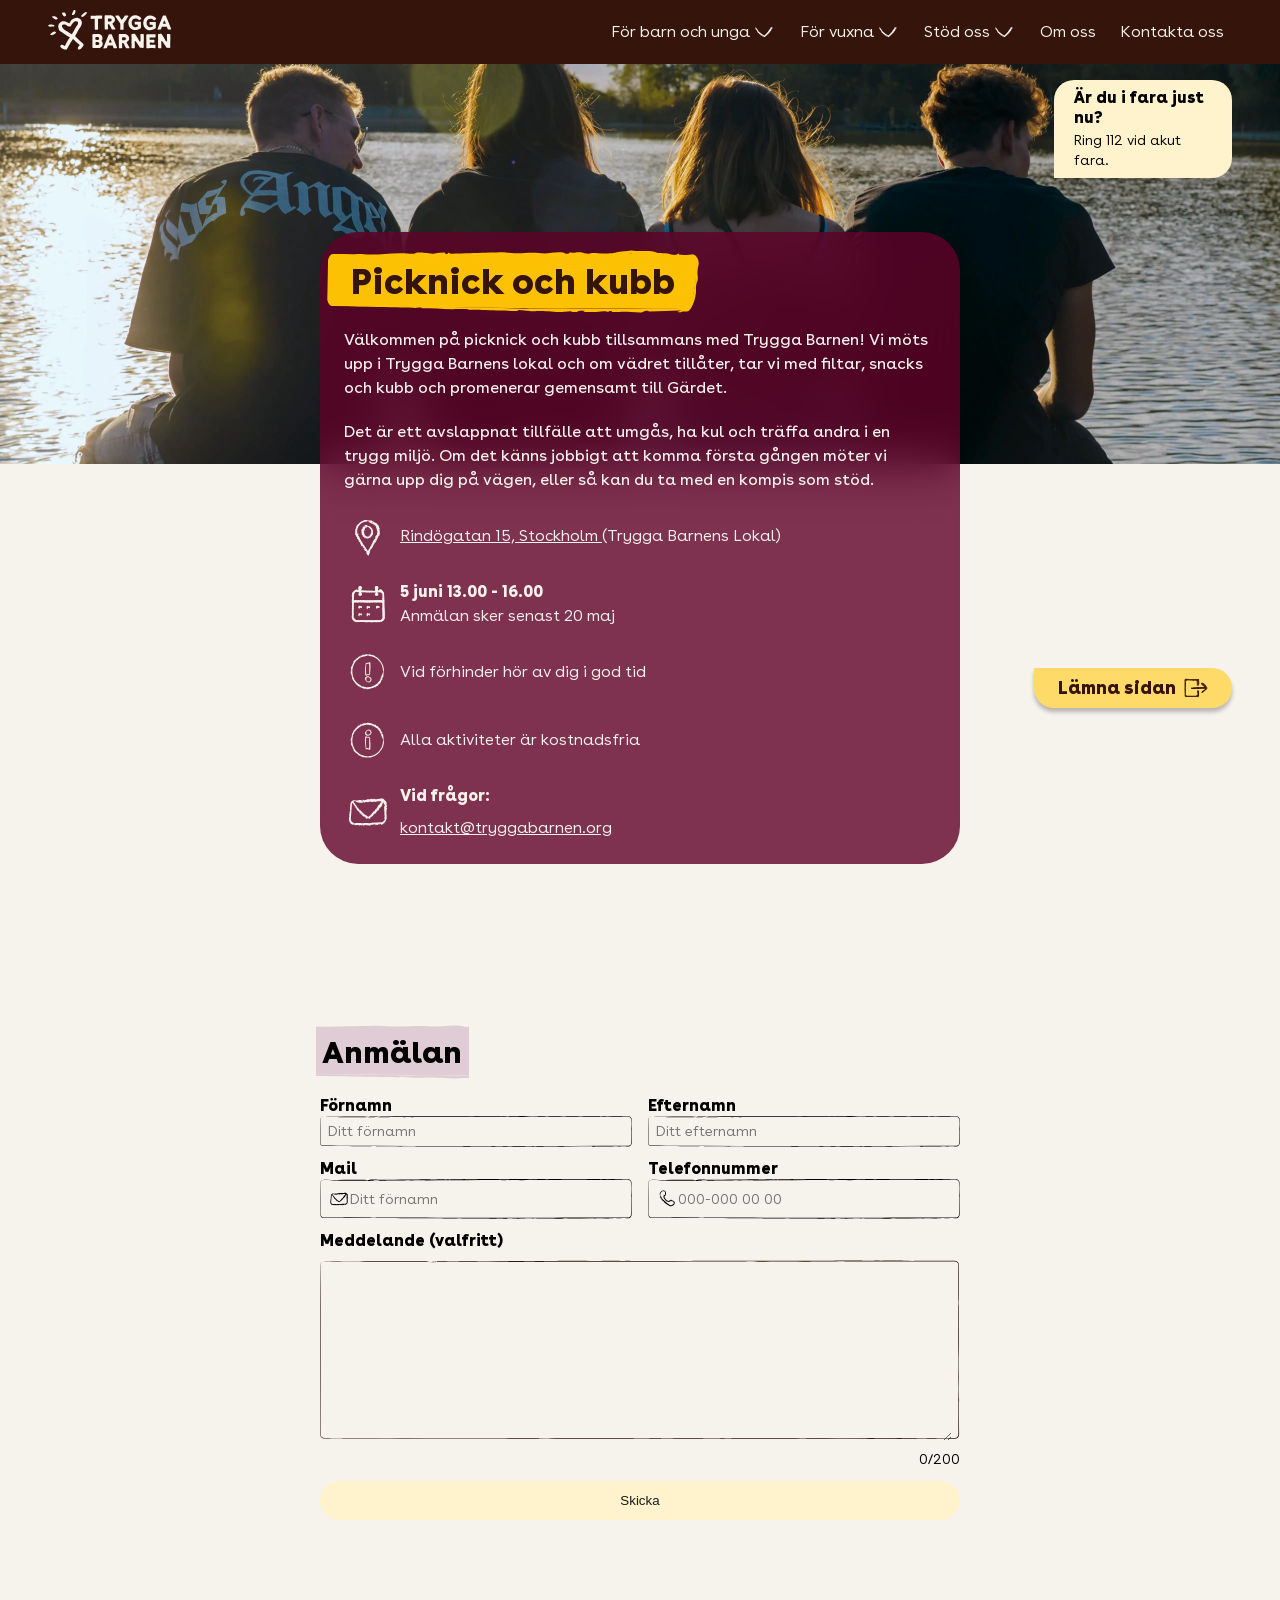
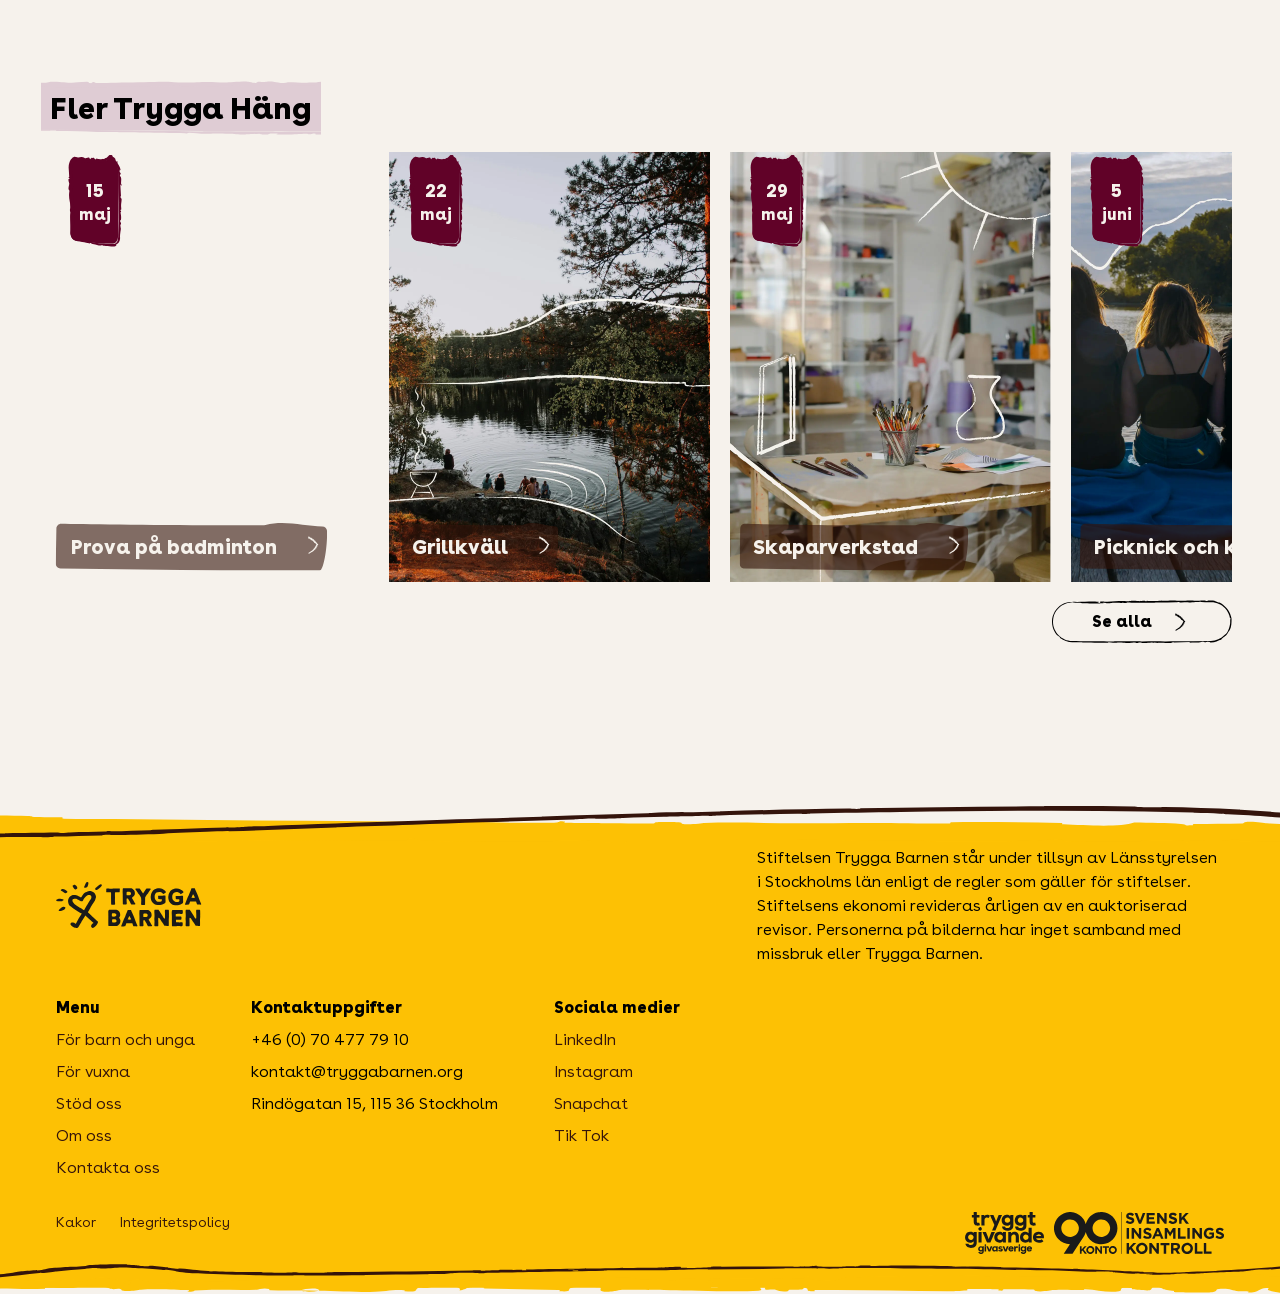
==== commit 5aae3d94: "fixe the margin between every section" ====
--- a/aktivitet.html
+++ b/aktivitet.html
@@ -309,7 +309,7 @@
 </section>
 
    <!--Events-->
-   <section class="events">
+   <section class="events margin-bottom">
         <h4 class="highlight-header heading-3xl"> 
             <img class="highlight-bg" src="img/graphic-element/highlight-primary.svg" alt="highlight">
            Fler Trygga Häng
--- a/styles/style.css
+++ b/styles/style.css
@@ -226,6 +226,49 @@
 }
 
 /*==================
+Margin 
+====================*/
+.margin {
+  margin-top: 10rem;
+  margin-bottom: 10rem;
+}
+
+.margin-hero {
+  margin-top: 12rem;
+  margin-bottom: 10rem;
+}
+
+.margin-bottom {
+  margin-bottom: 10rem;
+}
+
+@media (max-width: 769px) {
+  .margin {
+    margin-top: 7.5rem;
+    margin-bottom: 7.5rem;
+  }
+  .margin-hero {
+    margin-top: 9.6rem;
+    margin-bottom: 7.5rem;
+  }
+  .margin-bottom {
+    margin-bottom: 7.5rem;
+  }
+}
+@media (max-width: 572px) {
+  .margin {
+    margin-top: 5rem;
+    margin-bottom: 5rem;
+  }
+  .margin-hero {
+    margin-top: 11rem;
+    margin-bottom: 5rem;
+  }
+  .margin-bottom {
+    margin-bottom: 5rem;
+  }
+}
+/*==================
 Breakpoints 
 ====================*/
 /*Font*/
@@ -1111,20 +1154,10 @@
   fill: #34140b;
 }
 
-.about-us, .stodchat {
-  margin-top: 15rem;
-}
-
-.about-us, .stodchat, .aktivitet-och-stod {
-  margin-bottom: 10rem;
-}
-
-/*.stochat-bis{
-    margin-bottom: 5rem;
-}*/
 .what-is-trygga-hang {
   width: 80%;
-  margin: 15rem auto 120px auto;
+  margin-left: auto;
+  margin-right: auto;
 }
 .what-is-trygga-hang .article-content {
   min-width: 70%;
@@ -1152,7 +1185,6 @@
 @media (max-width: 572px) {
   .content-block {
     flex-direction: column;
-    margin-bottom: 5rem;
   }
   .content-block .picture {
     width: 100%;
@@ -1179,7 +1211,6 @@
   align-items: flex-start;
   gap: 16px;
   padding: 0px 48px;
-  margin-bottom: 5.938rem;
 }
 .events .preamble-lg {
   max-width: 40%;
@@ -1279,11 +1310,12 @@
 /*Testionial*/
 .testimonial {
   max-width: 60%;
-  margin: 251px auto;
   display: flex;
   flex-direction: column;
   align-items: flex-end;
   gap: 24px;
+  margin-left: auto;
+  margin-right: auto;
 }
 .testimonial .testimonial-text {
   display: flex;
@@ -1315,13 +1347,11 @@
   .testimonial {
     max-width: 100%;
     padding: 56px;
-    margin: 150px auto;
   }
 }
 /*To the adult*/
 .to-the-adult {
   width: 100%;
-  margin-top: 10rem;
   display: flex;
   flex-direction: column;
   align-items: flex-start;
@@ -1385,7 +1415,6 @@
 @media (max-width: 572px) {
   .to-the-adult {
     padding: 0px 16px;
-    margin-top: 5rem;
   }
   .to-the-adult .landscape-section {
     flex-direction: column;
@@ -1410,8 +1439,6 @@
   align-items: flex-start;
   gap: 48px;
   padding: 0px 48px;
-  margin-top: 11.625rem;
-  margin-bottom: 11.625rem;
 }
 .donation .donation-text {
   display: flex;
@@ -1478,7 +1505,6 @@
 @media (max-width: 572px) {
   .donation {
     padding: 0px 16px;
-    margin-top: 5rem;
   }
   .donation .donation-content {
     flex-direction: column;
--- a/styles/otherpages.css
+++ b/styles/otherpages.css
@@ -226,6 +226,49 @@
 }
 
 /*==================
+Margin 
+====================*/
+.margin {
+  margin-top: 10rem;
+  margin-bottom: 10rem;
+}
+
+.margin-hero {
+  margin-top: 12rem;
+  margin-bottom: 10rem;
+}
+
+.margin-bottom {
+  margin-bottom: 10rem;
+}
+
+@media (max-width: 769px) {
+  .margin {
+    margin-top: 7.5rem;
+    margin-bottom: 7.5rem;
+  }
+  .margin-hero {
+    margin-top: 9.6rem;
+    margin-bottom: 7.5rem;
+  }
+  .margin-bottom {
+    margin-bottom: 7.5rem;
+  }
+}
+@media (max-width: 572px) {
+  .margin {
+    margin-top: 5rem;
+    margin-bottom: 5rem;
+  }
+  .margin-hero {
+    margin-top: 11rem;
+    margin-bottom: 5rem;
+  }
+  .margin-bottom {
+    margin-bottom: 5rem;
+  }
+}
+/*==================
 Breakpoints 
 ====================*/
 /*Font*/
@@ -836,7 +879,6 @@
   gap: 16px;
   align-items: flex-start;
   padding: 0px 48px;
-  margin: 7.5rem 0rem;
 }
 .stories .story-cards {
   max-width: 100%;
@@ -906,8 +948,6 @@
 
 ==================================================*/
 .different-groups {
-  margin-top: 14.75rem;
-  margin-bottom: 12rem;
   display: grid;
   grid-template-columns: repeat(2, 1fr);
   grid-template-rows: repeat(2, 1fr);
@@ -947,8 +987,6 @@
 }
 @media (max-width: 572px) {
   .different-groups {
-    margin-top: 10rem;
-    margin-bottom: 7rem;
     padding: 0px 16px;
     grid-template-columns: repeat(1, 1fr);
   }
@@ -956,7 +994,6 @@
 /* Information bottom*/
 /* used also in trygga-hang*/
 .informations {
-  margin-top: 14.75rem;
   padding: 0px 48px;
 }
 .informations .information-bottom {
@@ -964,14 +1001,13 @@
   display: flex;
   justify-content: center;
   gap: 48px;
-  margin-bottom: 10rem;
 }
 .informations .information-bottom .other-information {
   width: 40%;
   display: flex;
   flex-direction: column;
   align-items: center;
-  padding: 40px;
+  padding: 0px 40px;
   gap: 8px;
 }
 .informations .information-bottom .other-information .info-title-and-lign {
@@ -1012,7 +1048,6 @@
 @media (max-width: 769px) {
   .informations {
     padding: 0px 24px;
-    margin-bottom: 5rem;
   }
   .informations .information-bottom {
     padding: 0px;
@@ -1042,7 +1077,6 @@
 }
 @media (max-width: 572px) {
   .informations {
-    margin-top: 5rem;
     padding: 0px 16px;
     display: flex;
     flex-direction: column;
@@ -1050,16 +1084,12 @@
     align-items: flex-start;
   }
   .informations .information-bottom {
-    margin-bottom: 0rem;
     flex-direction: column;
     width: 100%;
     padding: 0px;
   }
   .informations .information-bottom .other-information {
     width: 100%;
-  }
-  .verksamheter {
-    margin-bottom: 5rem;
   }
 }
 /*================================================
@@ -1110,7 +1140,6 @@
   align-items: flex-start;
   gap: 16px;
   padding: 0px 48px;
-  margin-top: 8.75rem;
 }
 .activities .preamble-lg {
   max-width: 40%;
@@ -1254,7 +1283,7 @@
 
 ==================================================*/
 .formulaire {
-  margin: 35rem auto 20rem auto;
+  margin: 35rem auto 10rem auto;
   width: 50%;
   display: flex;
   align-items: flex-start;
@@ -1335,11 +1364,14 @@
   .formulaire {
     width: 100%;
     padding: 0px 24px;
-    margin: 35rem auto 10rem auto;
-  }
-}
-@media (max-width: 572px) {
-  .form-wrapper {
+    margin: 35rem auto 7.5rem auto;
+  }
+}
+@media (max-width: 572px) {
+  .formulaire {
+    margin: 35rem auto 5rem auto;
+  }
+  .formulaire .form-wrapper {
     flex-direction: column;
   }
 }/*# sourceMappingURL=otherpages.css.map */
